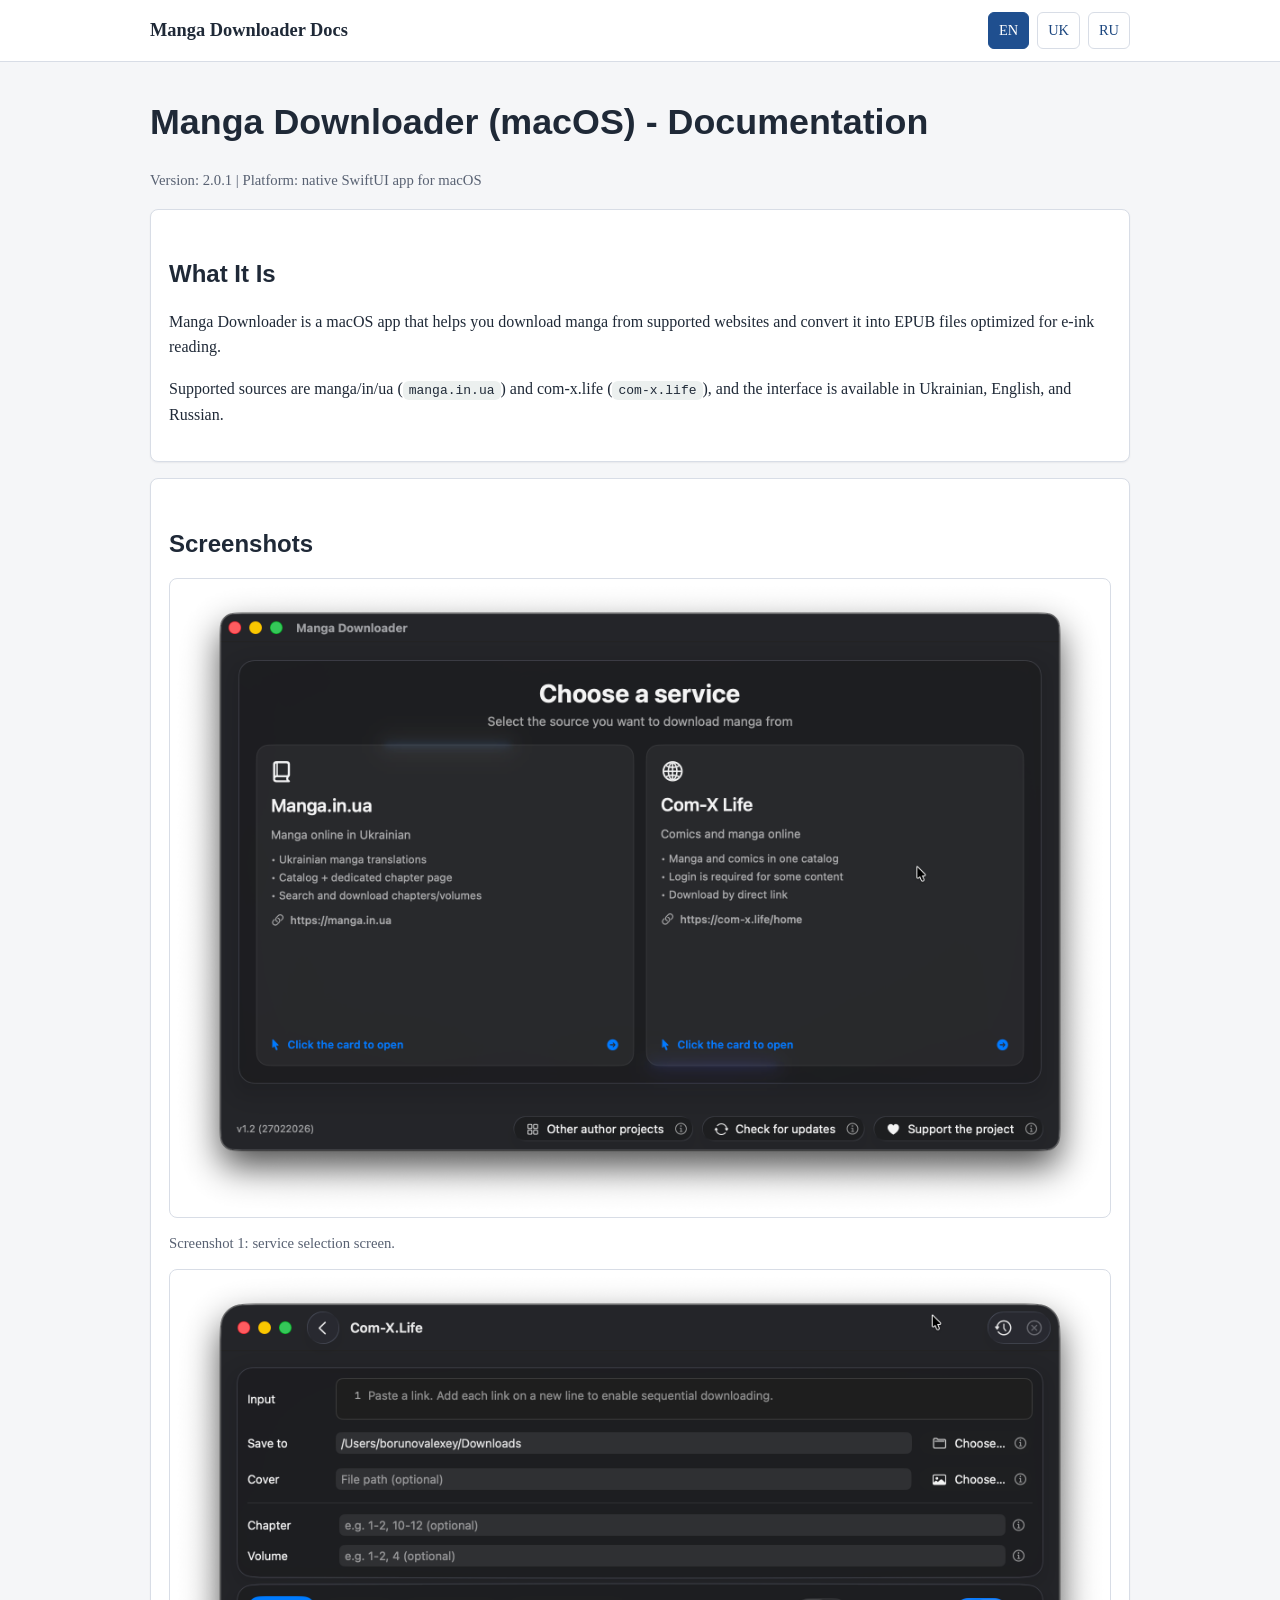
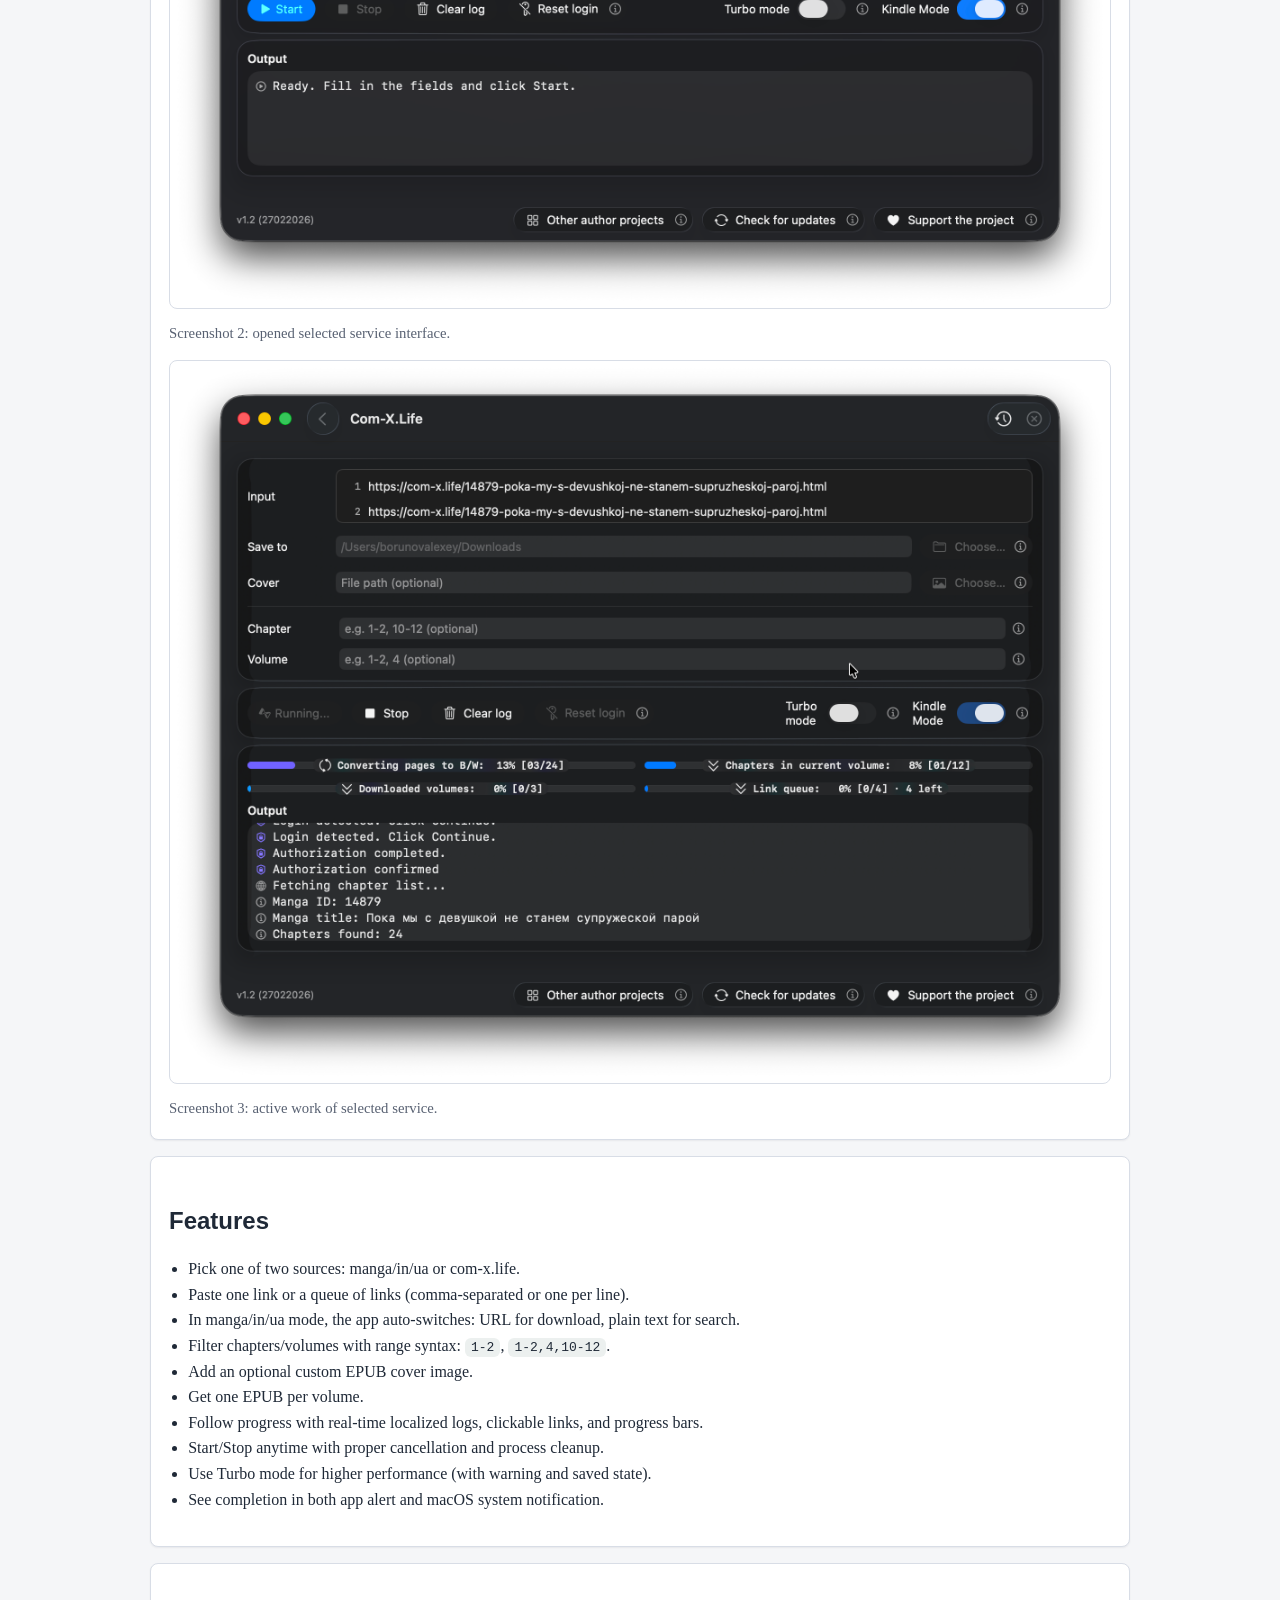
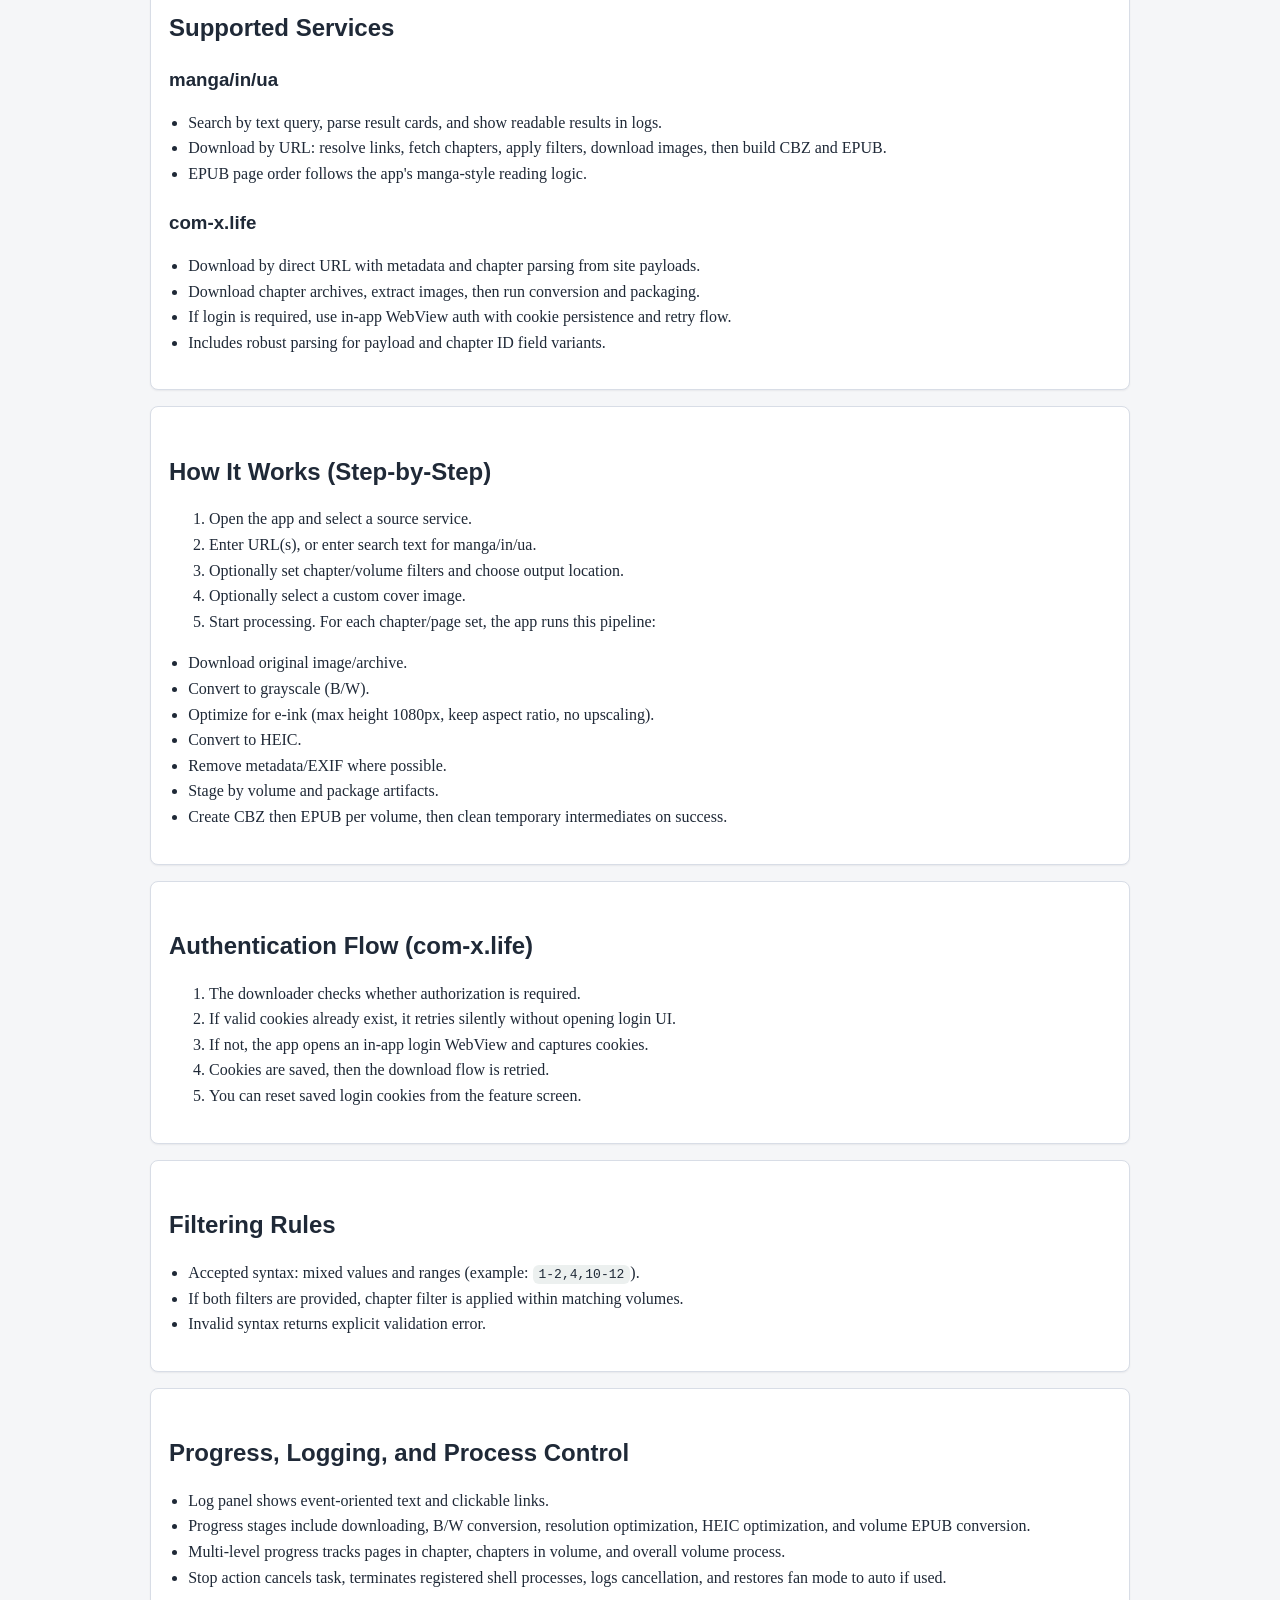
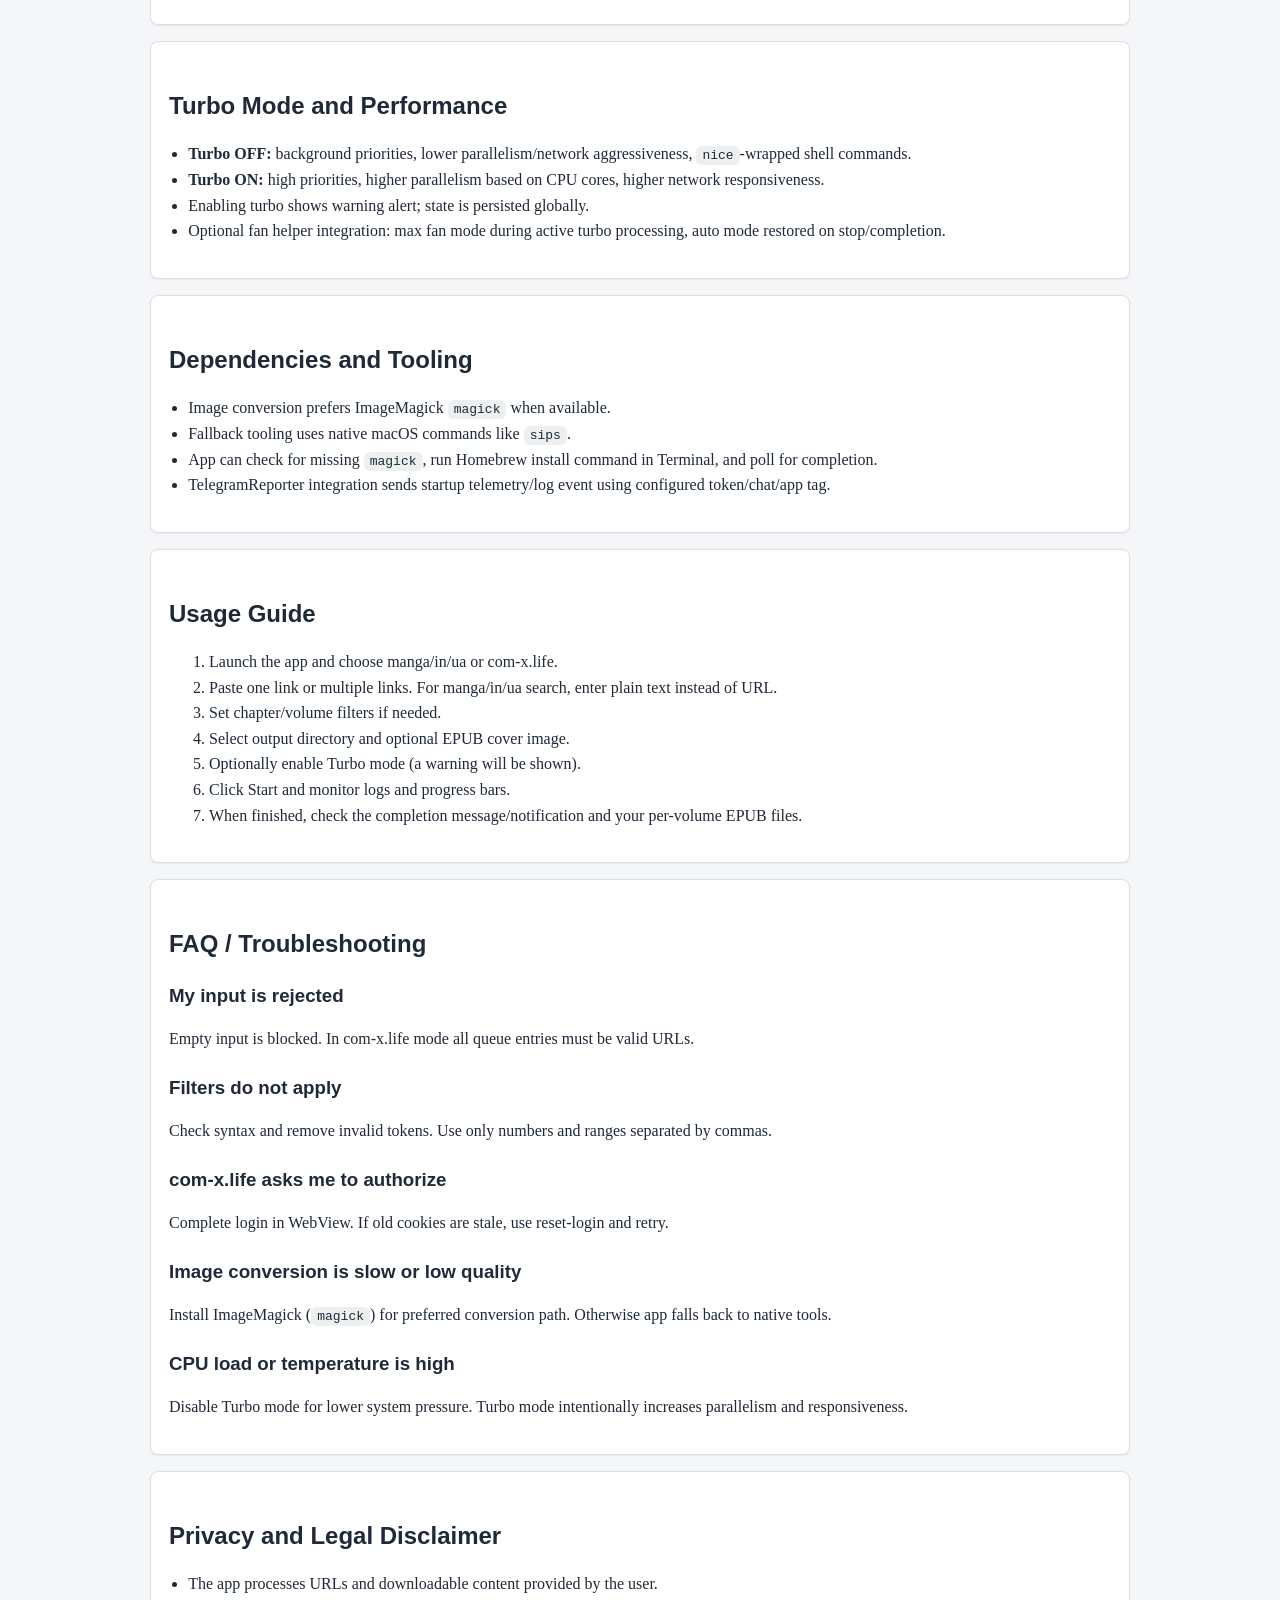
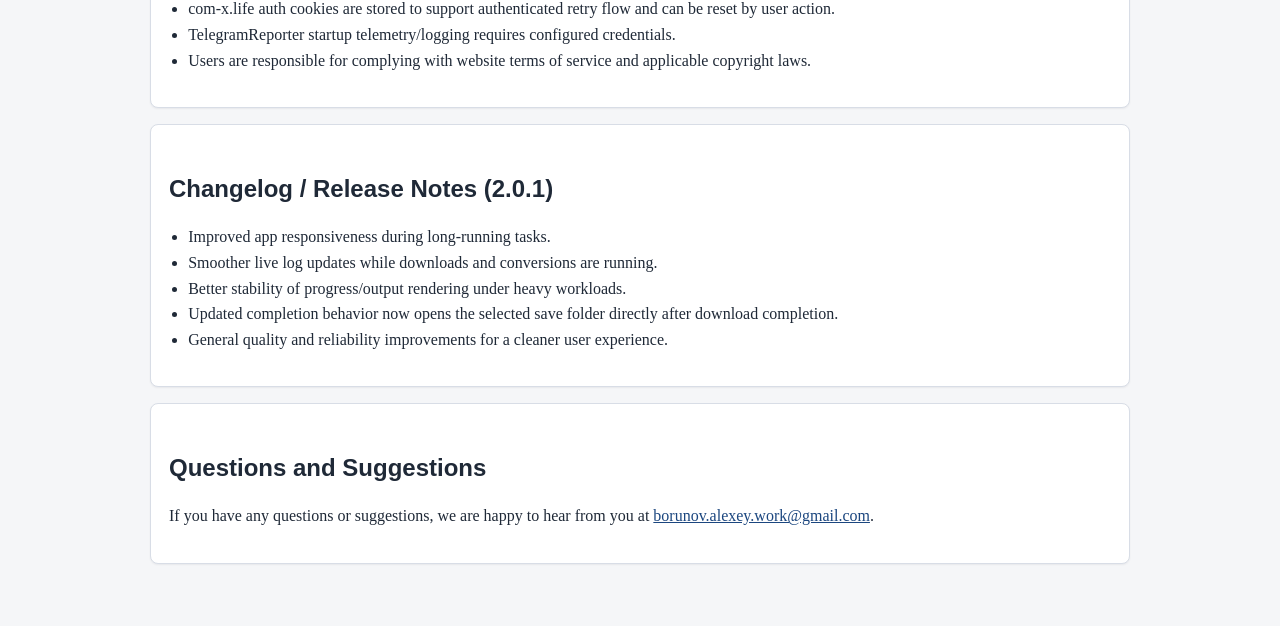
==== docs/en/index.html @ 036e3939 "release: prepare 2.0.1 assets, docs, and multilingual notes" ====
<!doctype html>
<html lang="en">
<head>
  <meta charset="utf-8" />
  <meta name="viewport" content="width=device-width,initial-scale=1" />
  <title>Manga Downloader for macOS - Documentation (English)</title>
  <meta name="description" content="Manga Downloader for macOS: download manga from manga.in.ua and com-x.life, convert to EPUB for e-ink, and track progress with detailed logs." />
  <meta name="keywords" content="manga downloader macOS, EPUB manga converter, manga.in.ua downloader, com-x.life downloader, e-ink manga epub" />
  <meta name="robots" content="index,follow,max-image-preview:large" />
  <link rel="canonical" href="https://slabkin-alexey.github.io/manga-downloader-macos/en/" />
  <link rel="alternate" hreflang="en" href="https://slabkin-alexey.github.io/manga-downloader-macos/en/" />
  <link rel="alternate" hreflang="uk" href="https://slabkin-alexey.github.io/manga-downloader-macos/uk/" />
  <link rel="alternate" hreflang="ru" href="https://slabkin-alexey.github.io/manga-downloader-macos/ru/" />
  <link rel="alternate" hreflang="x-default" href="https://slabkin-alexey.github.io/manga-downloader-macos/en/" />
  <meta property="og:type" content="website" />
  <meta property="og:title" content="Manga Downloader for macOS - Documentation (English)" />
  <meta property="og:description" content="Download manga from manga.in.ua and com-x.life, convert it to EPUB, and read comfortably on e-ink devices." />
  <meta property="og:url" content="https://slabkin-alexey.github.io/manga-downloader-macos/en/" />
  <meta property="og:site_name" content="Manga Downloader Docs" />
  <meta property="og:image" content="https://slabkin-alexey.github.io/manga-downloader-macos/assets/images/screenshot-1-v13.png" />
  <meta name="twitter:card" content="summary_large_image" />
  <meta name="twitter:title" content="Manga Downloader for macOS - Documentation" />
  <meta name="twitter:description" content="Download manga, convert to EPUB, and track progress in a native macOS app." />
  <meta name="twitter:image" content="https://slabkin-alexey.github.io/manga-downloader-macos/assets/images/screenshot-1-v13.png" />
  <link rel="stylesheet" href="../assets/style.css" />
</head>
<body>
<header>
  <nav class="nav">
    <div class="brand">Manga Downloader Docs</div>
    <div class="lang-switcher" aria-label="Language switcher">
      <a href="../en/" data-lang="en">EN</a>
      <a href="../uk/" data-lang="uk">UK</a>
      <a href="../ru/" data-lang="ru">RU</a>
    </div>
  </nav>
</header>
<main class="container">
  <h1>Manga Downloader (macOS) - Documentation</h1>
  <p class="small">Version: 2.0.1 | Platform: native SwiftUI app for macOS</p>

  <section class="card">
    <h2>What It Is</h2>
    <p>Manga Downloader is a macOS app that helps you download manga from supported websites and convert it into EPUB files optimized for e-ink reading.</p>
    <p>Supported sources are manga/in/ua (<code>manga.in.ua</code>) and com-x.life (<code>com-x.life</code>), and the interface is available in Ukrainian, English, and Russian.</p>
  </section>

  <section class="card">
    <h2>Screenshots</h2>
    <div class="shots">
      <figure>
        <img src="../assets/images/screenshot-1-v13.png" alt="Screenshot 1: service selection screen" />
        <figcaption class="small">Screenshot 1: service selection screen.</figcaption>
      </figure>
      <figure>
        <img src="../assets/images/screenshot-2-v13.png" alt="Screenshot 2: opened selected service interface" />
        <figcaption class="small">Screenshot 2: opened selected service interface.</figcaption>
      </figure>
      <figure>
        <img src="../assets/images/screenshot-3-v13.png" alt="Screenshot 3: active work of selected service" />
        <figcaption class="small">Screenshot 3: active work of selected service.</figcaption>
      </figure>
    </div>
  </section>

  <section class="card">
    <h2>Features</h2>
    <ul>
      <li>Pick one of two sources: manga/in/ua or com-x.life.</li>
      <li>Paste one link or a queue of links (comma-separated or one per line).</li>
      <li>In manga/in/ua mode, the app auto-switches: URL for download, plain text for search.</li>
      <li>Filter chapters/volumes with range syntax: <code>1-2</code>, <code>1-2,4,10-12</code>.</li>
      <li>Add an optional custom EPUB cover image.</li>
      <li>Get one EPUB per volume.</li>
      <li>Follow progress with real-time localized logs, clickable links, and progress bars.</li>
      <li>Start/Stop anytime with proper cancellation and process cleanup.</li>
      <li>Use Turbo mode for higher performance (with warning and saved state).</li>
      <li>See completion in both app alert and macOS system notification.</li>
    </ul>
  </section>

  <section class="card">
    <h2>Supported Services</h2>
    <h3>manga/in/ua</h3>
    <ul>
      <li>Search by text query, parse result cards, and show readable results in logs.</li>
      <li>Download by URL: resolve links, fetch chapters, apply filters, download images, then build CBZ and EPUB.</li>
      <li>EPUB page order follows the app's manga-style reading logic.</li>
    </ul>
    <h3>com-x.life</h3>
    <ul>
      <li>Download by direct URL with metadata and chapter parsing from site payloads.</li>
      <li>Download chapter archives, extract images, then run conversion and packaging.</li>
      <li>If login is required, use in-app WebView auth with cookie persistence and retry flow.</li>
      <li>Includes robust parsing for payload and chapter ID field variants.</li>
    </ul>
  </section>

  <section class="card">
    <h2>How It Works (Step-by-Step)</h2>
    <ol>
      <li>Open the app and select a source service.</li>
      <li>Enter URL(s), or enter search text for manga/in/ua.</li>
      <li>Optionally set chapter/volume filters and choose output location.</li>
      <li>Optionally select a custom cover image.</li>
      <li>Start processing. For each chapter/page set, the app runs this pipeline:</li>
    </ol>
    <ul>
      <li>Download original image/archive.</li>
      <li>Convert to grayscale (B/W).</li>
      <li>Optimize for e-ink (max height 1080px, keep aspect ratio, no upscaling).</li>
      <li>Convert to HEIC.</li>
      <li>Remove metadata/EXIF where possible.</li>
      <li>Stage by volume and package artifacts.</li>
      <li>Create CBZ then EPUB per volume, then clean temporary intermediates on success.</li>
    </ul>
  </section>

  <section class="card">
    <h2>Authentication Flow (com-x.life)</h2>
    <ol>
      <li>The downloader checks whether authorization is required.</li>
      <li>If valid cookies already exist, it retries silently without opening login UI.</li>
      <li>If not, the app opens an in-app login WebView and captures cookies.</li>
      <li>Cookies are saved, then the download flow is retried.</li>
      <li>You can reset saved login cookies from the feature screen.</li>
    </ol>
  </section>

  <section class="card">
    <h2>Filtering Rules</h2>
    <ul>
      <li>Accepted syntax: mixed values and ranges (example: <code>1-2,4,10-12</code>).</li>
      <li>If both filters are provided, chapter filter is applied within matching volumes.</li>
      <li>Invalid syntax returns explicit validation error.</li>
    </ul>
  </section>

  <section class="card">
    <h2>Progress, Logging, and Process Control</h2>
    <ul>
      <li>Log panel shows event-oriented text and clickable links.</li>
      <li>Progress stages include downloading, B/W conversion, resolution optimization, HEIC optimization, and volume EPUB conversion.</li>
      <li>Multi-level progress tracks pages in chapter, chapters in volume, and overall volume process.</li>
      <li>Stop action cancels task, terminates registered shell processes, logs cancellation, and restores fan mode to auto if used.</li>
    </ul>
  </section>

  <section class="card">
    <h2>Turbo Mode and Performance</h2>
    <ul>
      <li><strong>Turbo OFF:</strong> background priorities, lower parallelism/network aggressiveness, <code>nice</code>-wrapped shell commands.</li>
      <li><strong>Turbo ON:</strong> high priorities, higher parallelism based on CPU cores, higher network responsiveness.</li>
      <li>Enabling turbo shows warning alert; state is persisted globally.</li>
      <li>Optional fan helper integration: max fan mode during active turbo processing, auto mode restored on stop/completion.</li>
    </ul>
  </section>

  <section class="card">
    <h2>Dependencies and Tooling</h2>
    <ul>
      <li>Image conversion prefers ImageMagick <code>magick</code> when available.</li>
      <li>Fallback tooling uses native macOS commands like <code>sips</code>.</li>
      <li>App can check for missing <code>magick</code>, run Homebrew install command in Terminal, and poll for completion.</li>
      <li>TelegramReporter integration sends startup telemetry/log event using configured token/chat/app tag.</li>
    </ul>
  </section>

  <section class="card">
    <h2>Usage Guide</h2>
    <ol>
      <li>Launch the app and choose manga/in/ua or com-x.life.</li>
      <li>Paste one link or multiple links. For manga/in/ua search, enter plain text instead of URL.</li>
      <li>Set chapter/volume filters if needed.</li>
      <li>Select output directory and optional EPUB cover image.</li>
      <li>Optionally enable Turbo mode (a warning will be shown).</li>
      <li>Click Start and monitor logs and progress bars.</li>
      <li>When finished, check the completion message/notification and your per-volume EPUB files.</li>
    </ol>
  </section>

  <section class="card">
    <h2>FAQ / Troubleshooting</h2>
    <h3>My input is rejected</h3>
    <p>Empty input is blocked. In com-x.life mode all queue entries must be valid URLs.</p>
    <h3>Filters do not apply</h3>
    <p>Check syntax and remove invalid tokens. Use only numbers and ranges separated by commas.</p>
    <h3>com-x.life asks me to authorize</h3>
    <p>Complete login in WebView. If old cookies are stale, use reset-login and retry.</p>
    <h3>Image conversion is slow or low quality</h3>
    <p>Install ImageMagick (<code>magick</code>) for preferred conversion path. Otherwise app falls back to native tools.</p>
    <h3>CPU load or temperature is high</h3>
    <p>Disable Turbo mode for lower system pressure. Turbo mode intentionally increases parallelism and responsiveness.</p>
  </section>

  <section class="card">
    <h2>Privacy and Legal Disclaimer</h2>
    <ul>
      <li>The app processes URLs and downloadable content provided by the user.</li>
      <li>com-x.life auth cookies are stored to support authenticated retry flow and can be reset by user action.</li>
      <li>TelegramReporter startup telemetry/logging requires configured credentials.</li>
      <li>Users are responsible for complying with website terms of service and applicable copyright laws.</li>
    </ul>
  </section>

  <section class="card">
    <h2>Changelog / Release Notes (2.0.1)</h2>
    <ul>
      <li>Improved app responsiveness during long-running tasks.</li>
      <li>Smoother live log updates while downloads and conversions are running.</li>
      <li>Better stability of progress/output rendering under heavy workloads.</li>
      <li>Updated completion behavior now opens the selected save folder directly after download completion.</li>
      <li>General quality and reliability improvements for a cleaner user experience.</li>
    </ul>
  </section>

  <section class="card">
    <h2>Questions and Suggestions</h2>
    <p>If you have any questions or suggestions, we are happy to hear from you at <a href="mailto:borunov.alexey.work@gmail.com">borunov.alexey.work@gmail.com</a>.</p>
  </section>

</main>
<script src="../assets/lang.js"></script>
</body>
</html>
---- docs/assets/style.css ----
:root {
  --bg: #f5f6f8;
  --surface: #ffffff;
  --text: #1f2937;
  --muted: #586172;
  --accent: #1f4f8f;
  --accent-2: #1b467f;
  --border: #d8dde6;
}

* {
  box-sizing: border-box;
}

body {
  margin: 0;
  font-family: "Georgia", "Times New Roman", serif;
  color: var(--text);
  background: var(--bg);
  line-height: 1.6;
}

.container {
  width: min(980px, 92vw);
  margin: 0 auto;
  padding: 24px 0 48px;
}

header {
  background: var(--surface);
  border-bottom: 1px solid var(--border);
}

.nav {
  width: min(980px, 92vw);
  margin: 0 auto;
  display: flex;
  gap: 16px;
  align-items: center;
  justify-content: space-between;
  padding: 12px 0;
}

.brand {
  font-weight: 700;
  font-size: 1.15rem;
}

.lang-switcher {
  display: flex;
  gap: 8px;
  flex-wrap: wrap;
}

.lang-switcher a {
  text-decoration: none;
  color: var(--accent-2);
  border: 1px solid var(--border);
  background: var(--surface);
  border-radius: 6px;
  padding: 6px 10px;
  font-size: 0.9rem;
}

.lang-switcher a.active {
  background: var(--accent);
  color: #fff;
  border-color: var(--accent);
}

h1, h2, h3 {
  line-height: 1.25;
  margin-top: 1.3em;
  font-family: "Avenir Next", "Segoe UI", sans-serif;
}

h1 {
  margin-top: 0.4em;
  font-size: clamp(1.7rem, 2.8vw, 2.3rem);
}

.card {
  background: var(--surface);
  border: 1px solid var(--border);
  border-radius: 8px;
  padding: 18px;
  margin: 16px 0;
  box-shadow: 0 1px 2px rgba(15, 23, 42, 0.06);
}

ul {
  padding-left: 1.2rem;
}

code {
  background: #ecf0ef;
  border-radius: 6px;
  padding: 2px 6px;
}

a {
  color: var(--accent-2);
}

img {
  max-width: 100%;
  height: auto;
  border: 1px solid var(--border);
  border-radius: 8px;
}

.shots {
  display: grid;
  grid-template-columns: 1fr;
  gap: 14px;
}

figure {
  margin: 0;
}

figcaption {
  margin-top: 6px;
}

.small {
  color: var(--muted);
  font-size: 0.92rem;
}

footer {
  margin-top: 26px;
  padding-top: 16px;
  border-top: 1px solid var(--border);
  color: var(--muted);
}

@media (max-width: 700px) {
  .nav {
    flex-direction: column;
    align-items: flex-start;
  }

  .container {
    padding-top: 16px;
  }
}
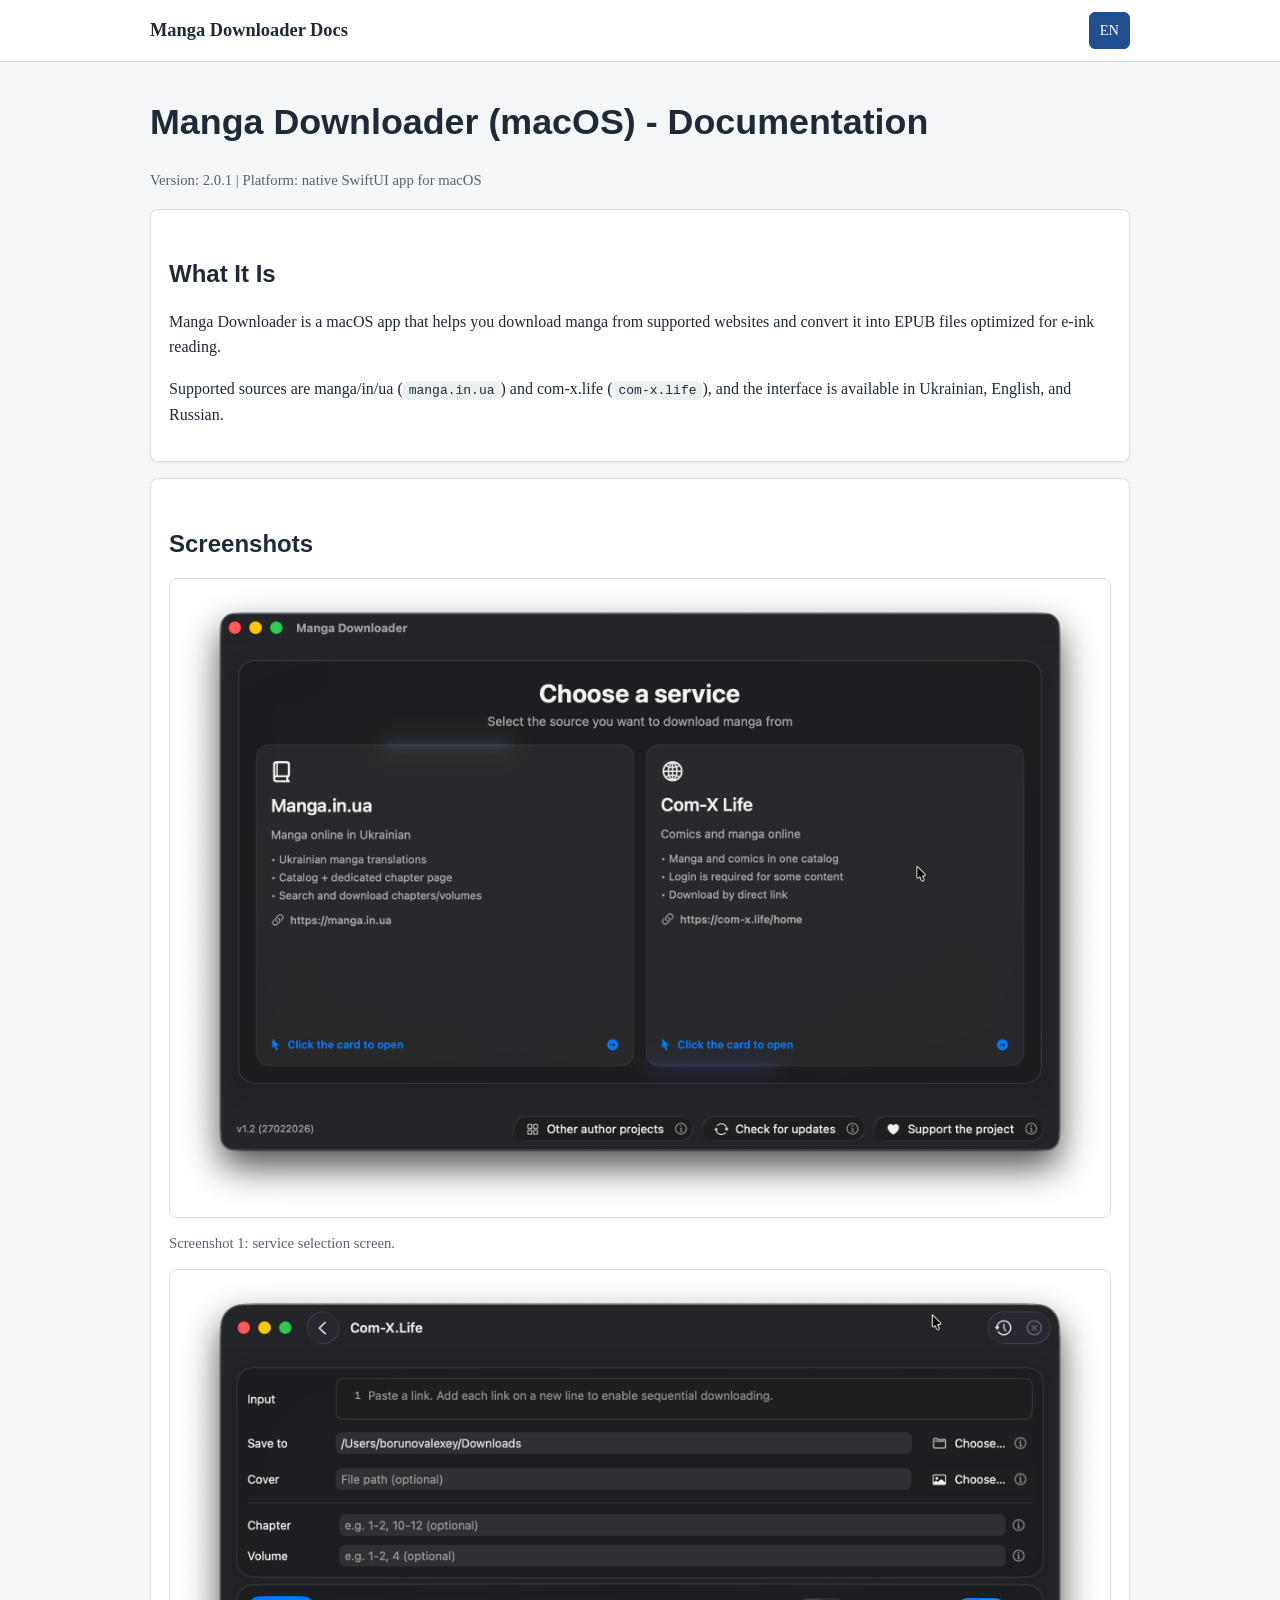
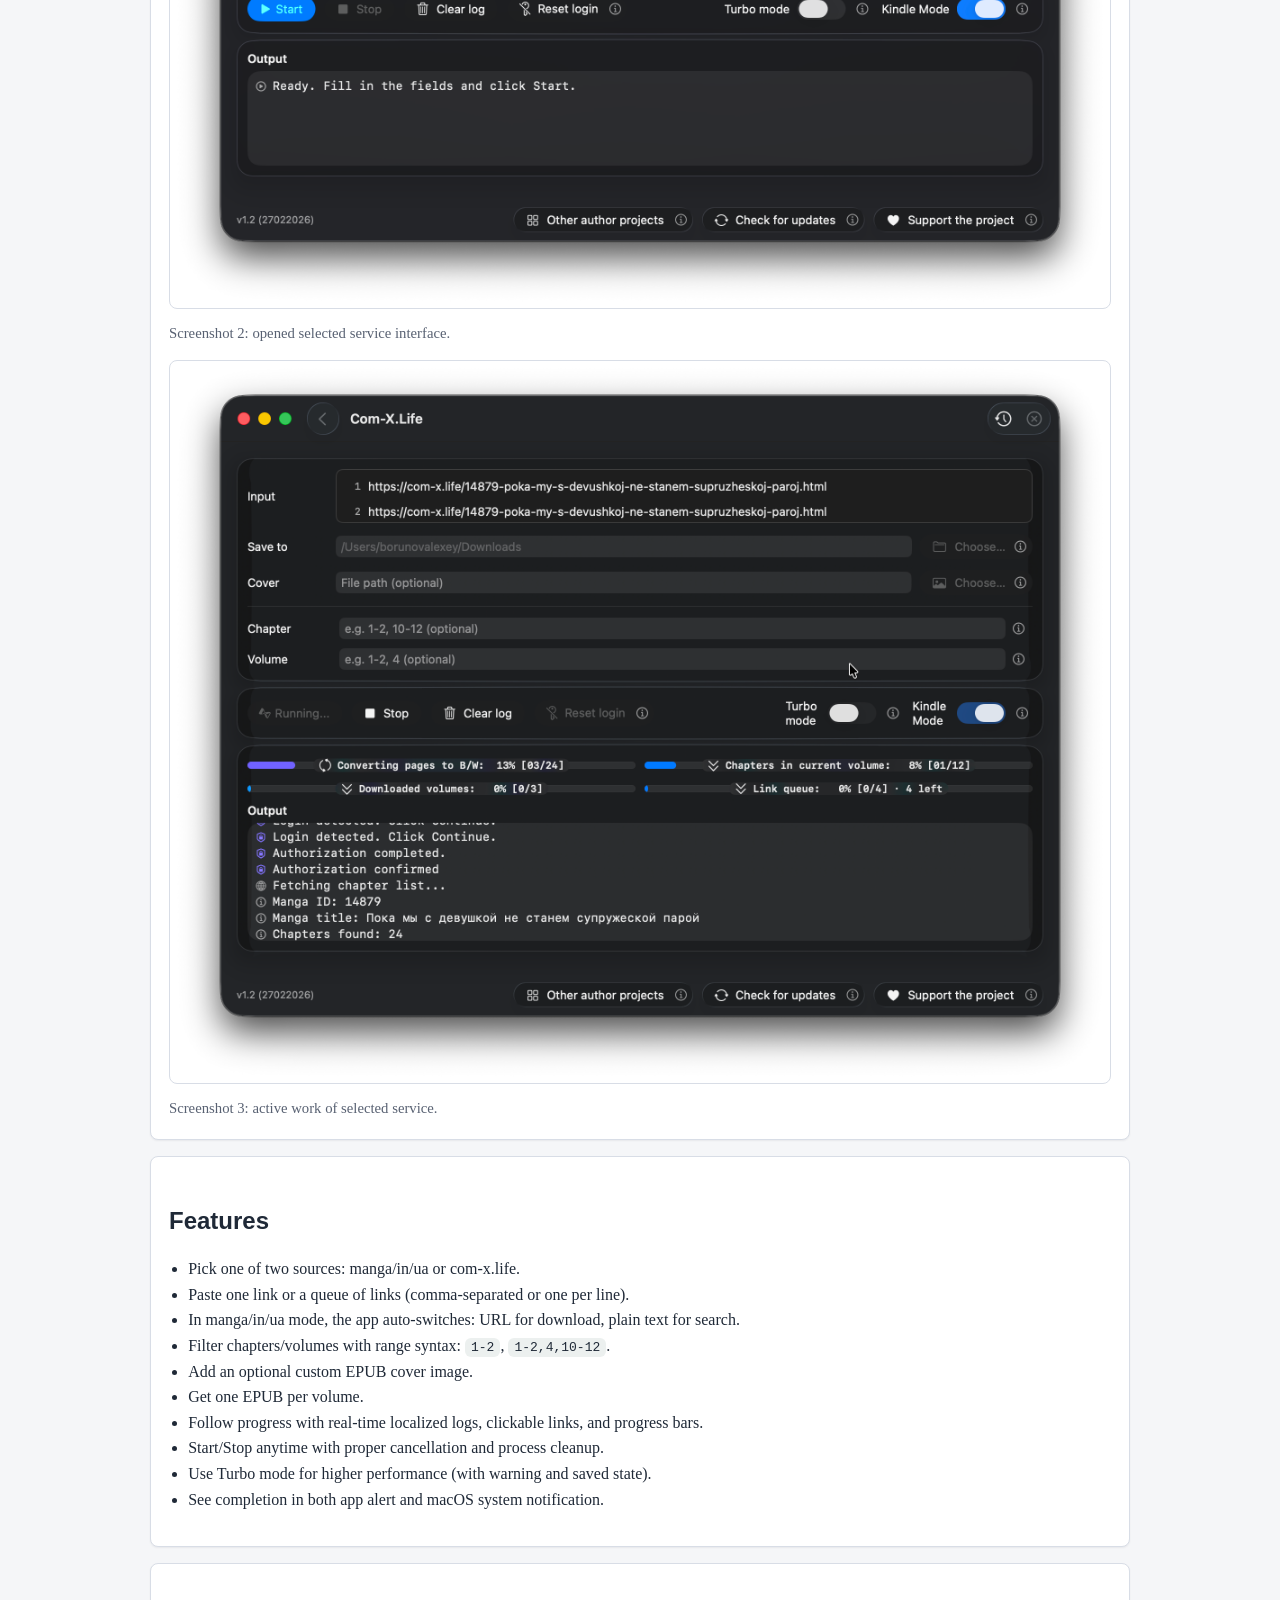
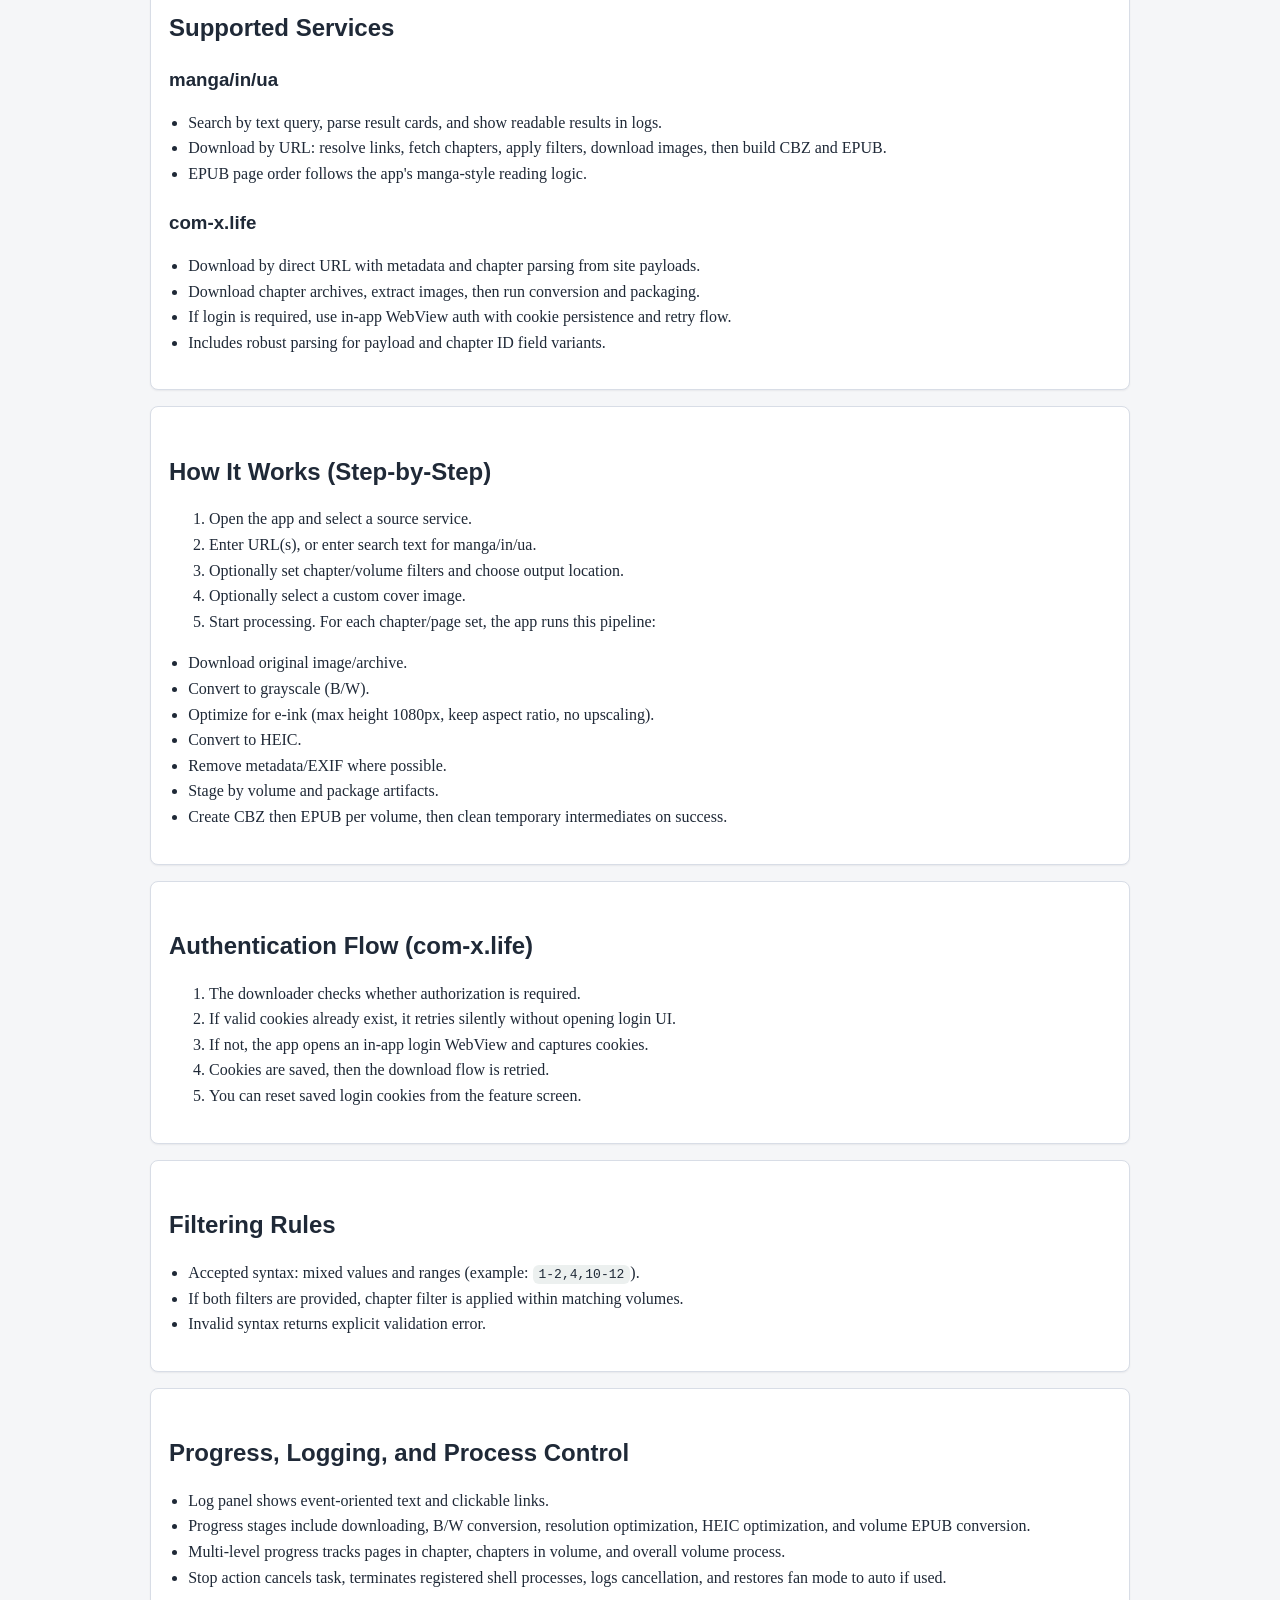
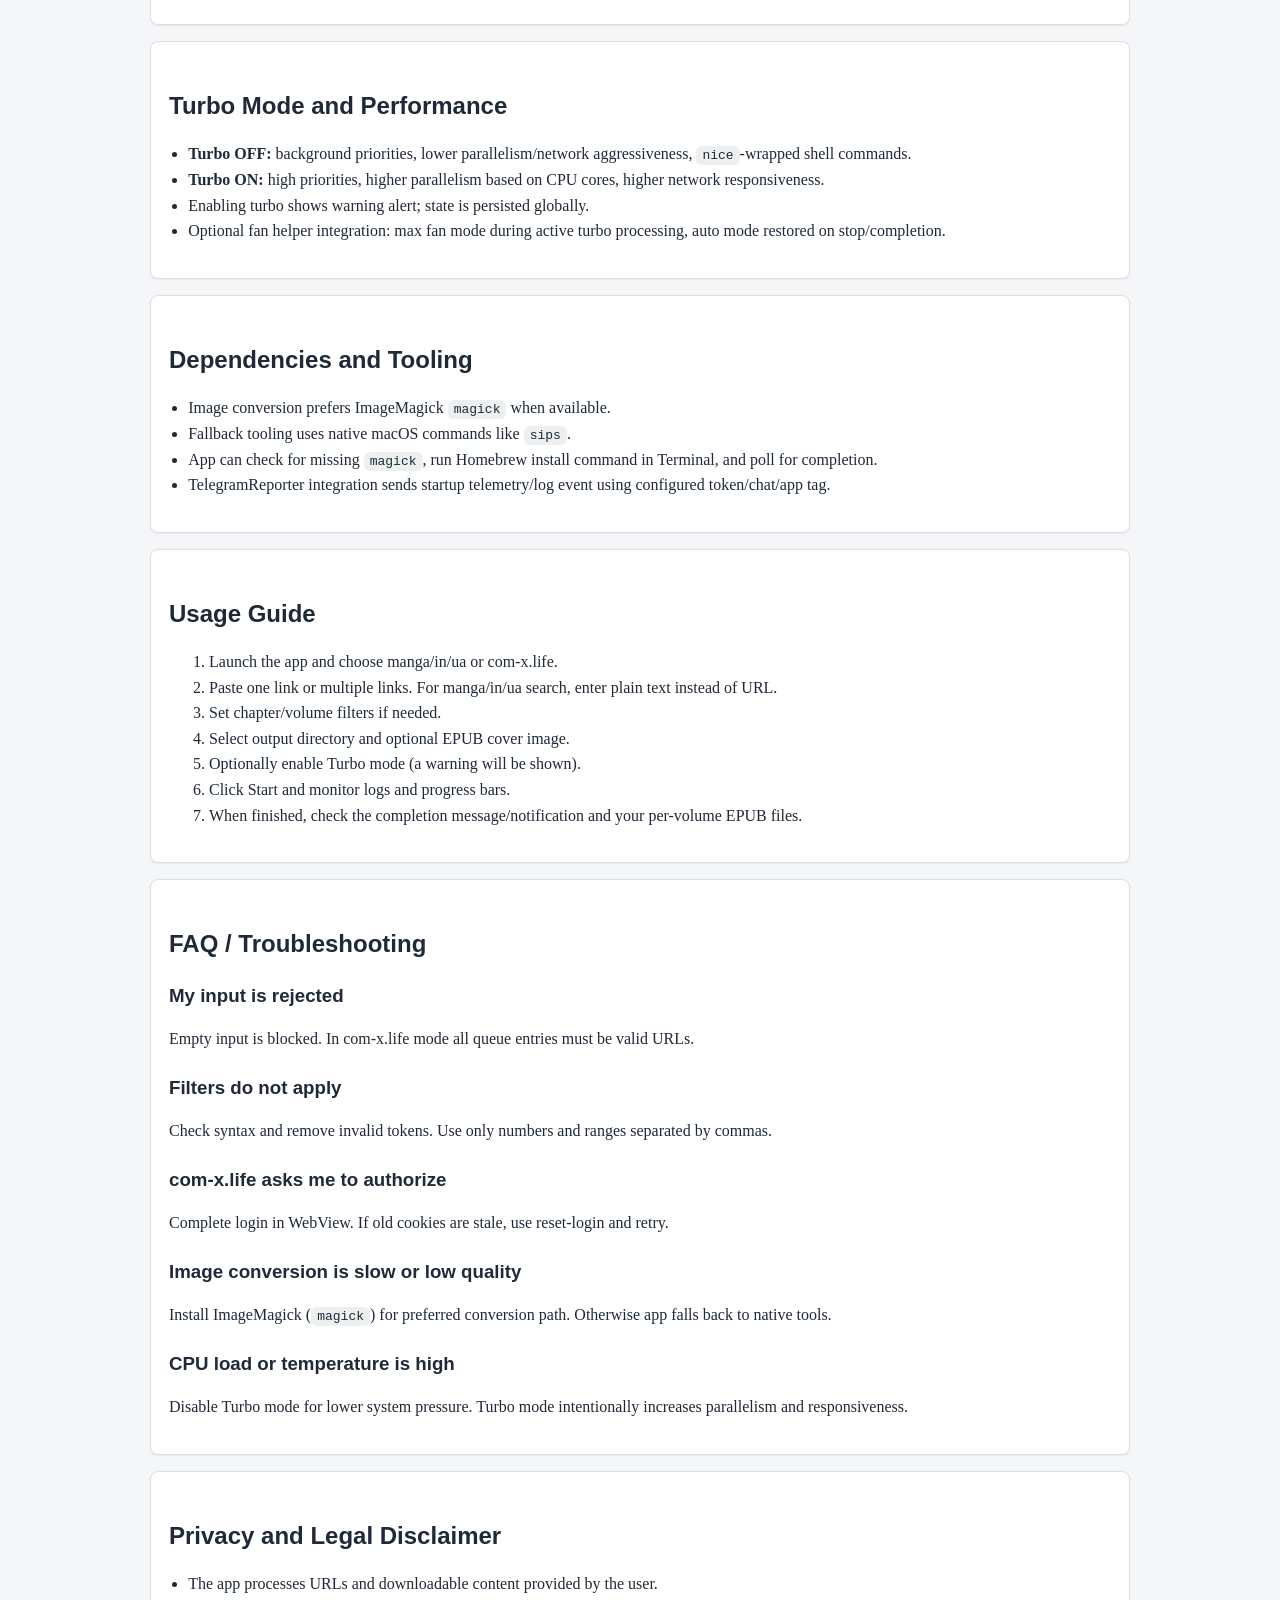
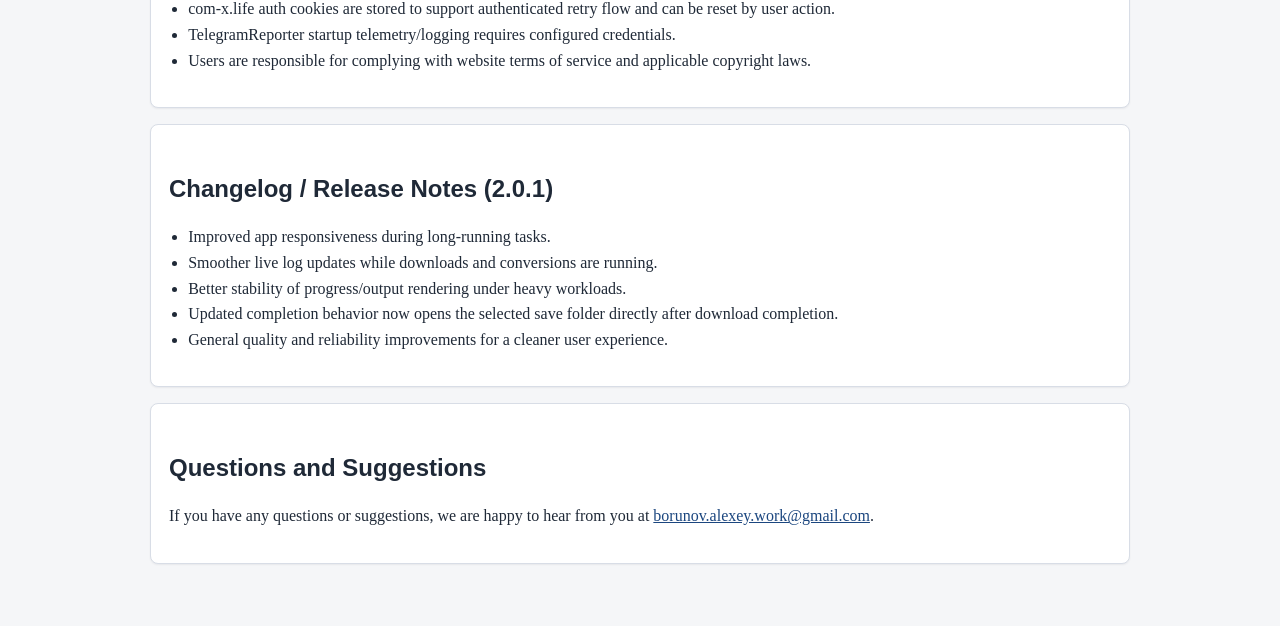
==== commit 72c0fddf: "docs: keep English-only docs and release notes" ====
--- a/docs/en/index.html
+++ b/docs/en/index.html
@@ -9,8 +9,6 @@
   <meta name="robots" content="index,follow,max-image-preview:large" />
   <link rel="canonical" href="https://slabkin-alexey.github.io/manga-downloader-macos/en/" />
   <link rel="alternate" hreflang="en" href="https://slabkin-alexey.github.io/manga-downloader-macos/en/" />
-  <link rel="alternate" hreflang="uk" href="https://slabkin-alexey.github.io/manga-downloader-macos/uk/" />
-  <link rel="alternate" hreflang="ru" href="https://slabkin-alexey.github.io/manga-downloader-macos/ru/" />
   <link rel="alternate" hreflang="x-default" href="https://slabkin-alexey.github.io/manga-downloader-macos/en/" />
   <meta property="og:type" content="website" />
   <meta property="og:title" content="Manga Downloader for macOS - Documentation (English)" />
@@ -30,8 +28,6 @@
     <div class="brand">Manga Downloader Docs</div>
     <div class="lang-switcher" aria-label="Language switcher">
       <a href="../en/" data-lang="en">EN</a>
-      <a href="../uk/" data-lang="uk">UK</a>
-      <a href="../ru/" data-lang="ru">RU</a>
     </div>
   </nav>
 </header>
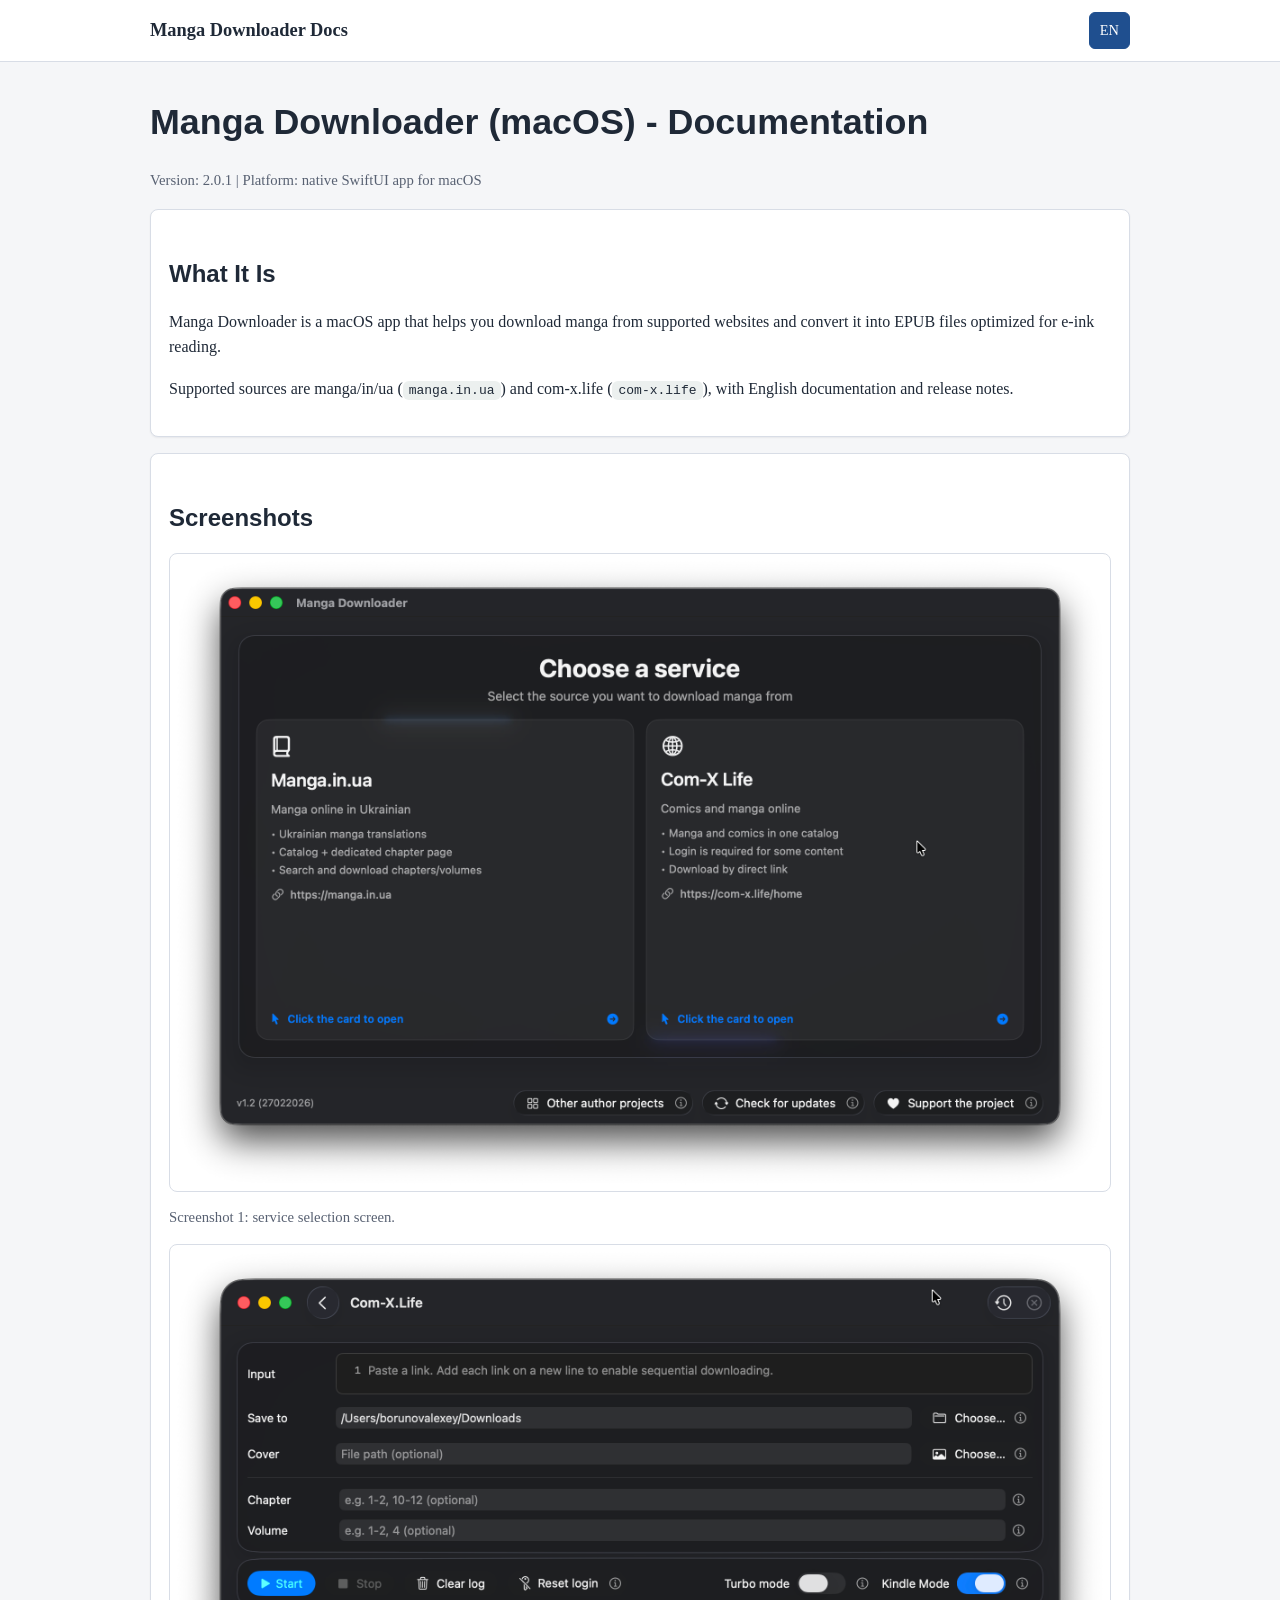
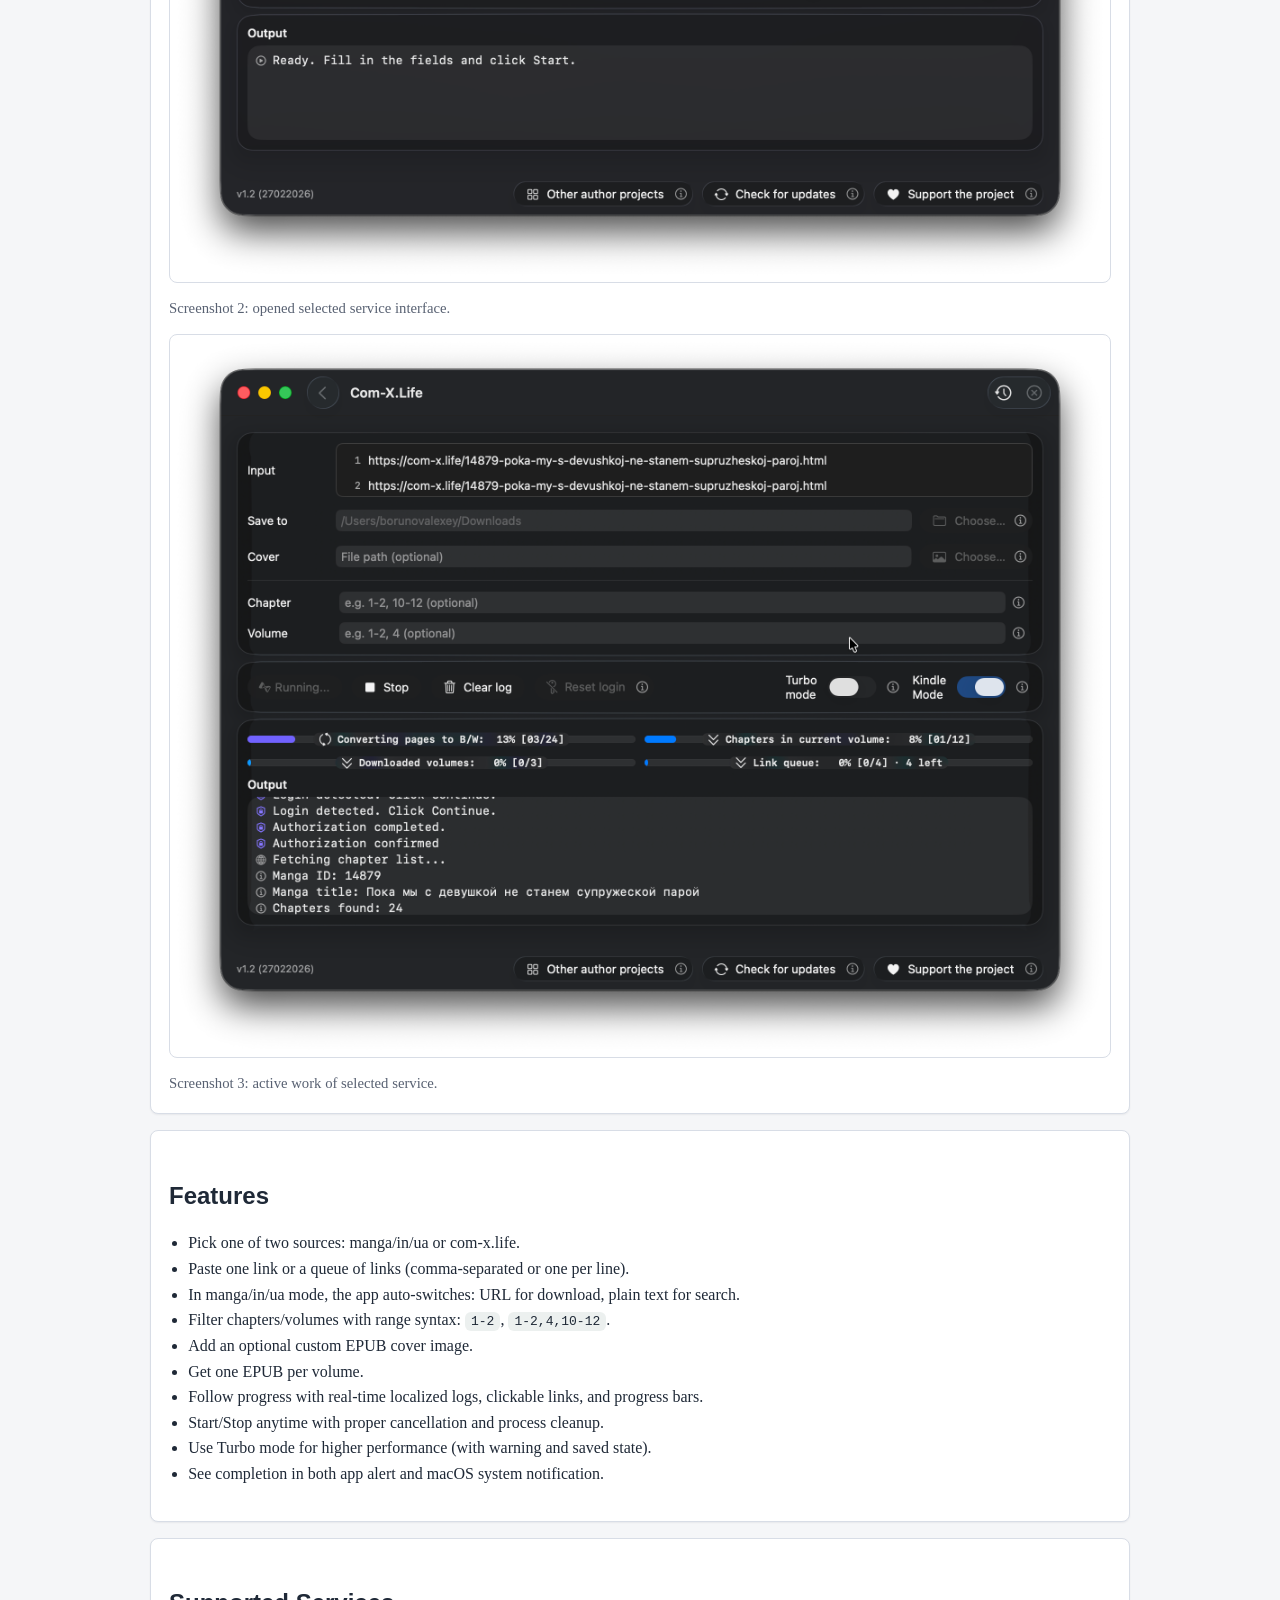
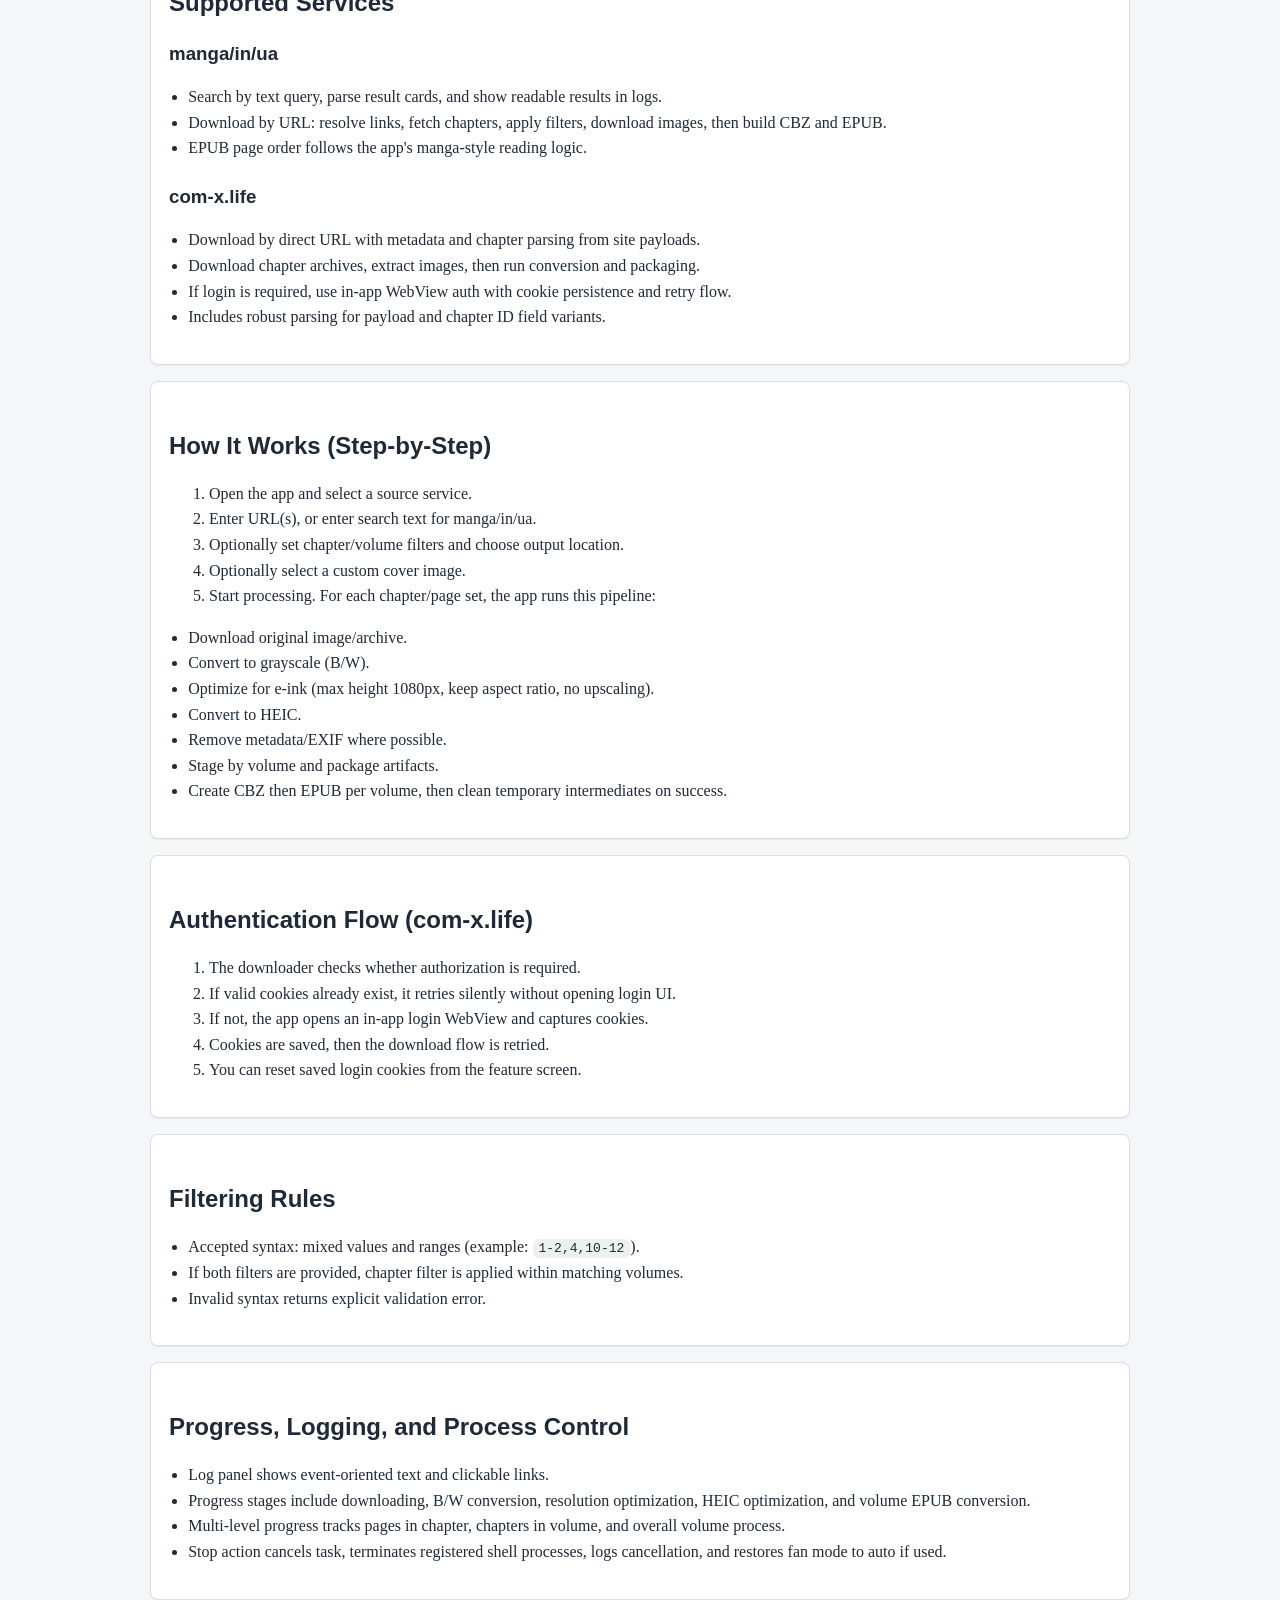
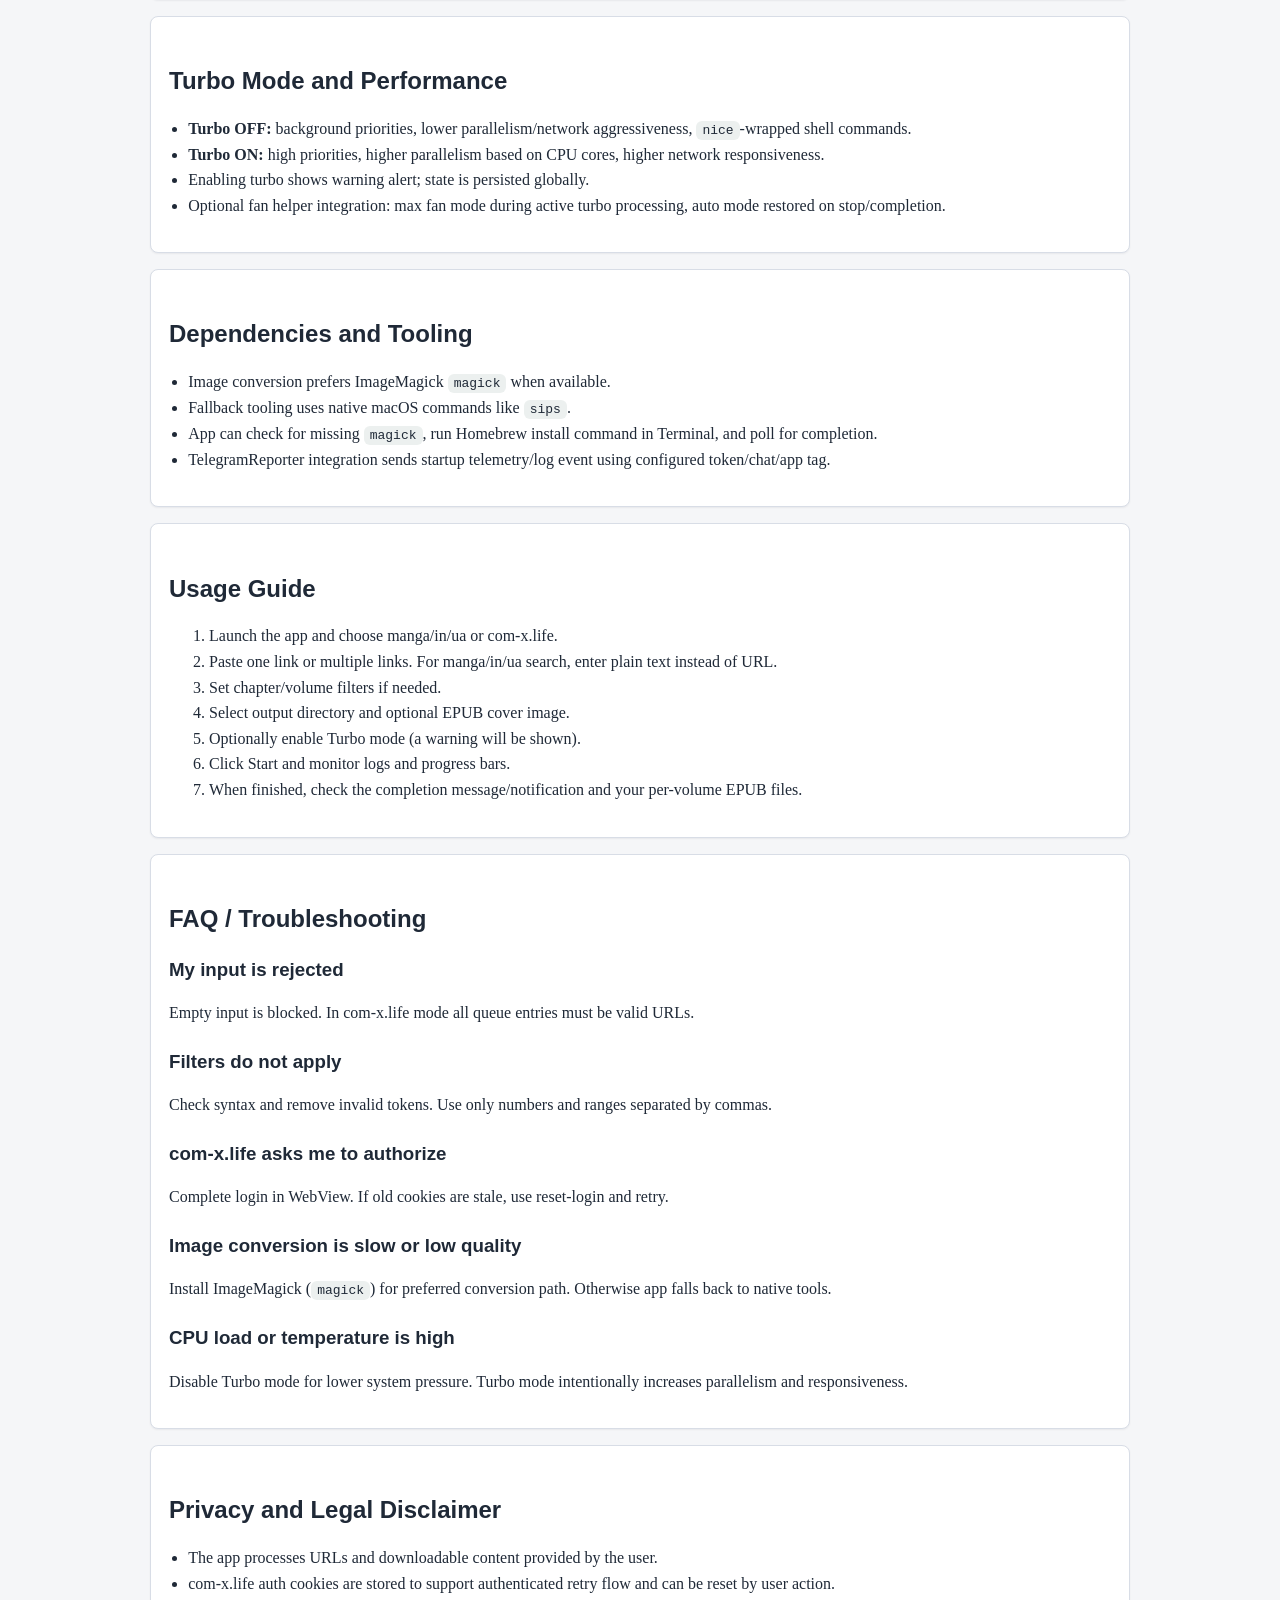
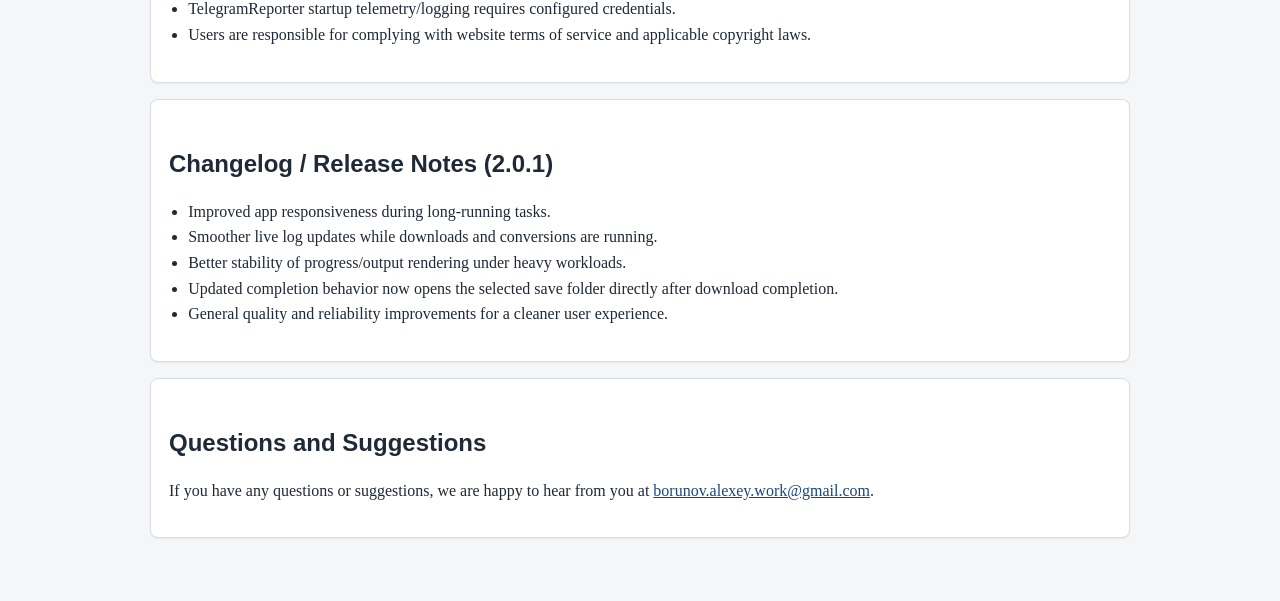
==== commit d8713cef: "docs: make release docs text English-only" ====
--- a/docs/en/index.html
+++ b/docs/en/index.html
@@ -38,7 +38,7 @@
   <section class="card">
     <h2>What It Is</h2>
     <p>Manga Downloader is a macOS app that helps you download manga from supported websites and convert it into EPUB files optimized for e-ink reading.</p>
-    <p>Supported sources are manga/in/ua (<code>manga.in.ua</code>) and com-x.life (<code>com-x.life</code>), and the interface is available in Ukrainian, English, and Russian.</p>
+    <p>Supported sources are manga/in/ua (<code>manga.in.ua</code>) and com-x.life (<code>com-x.life</code>), with English documentation and release notes.</p>
   </section>
 
   <section class="card">
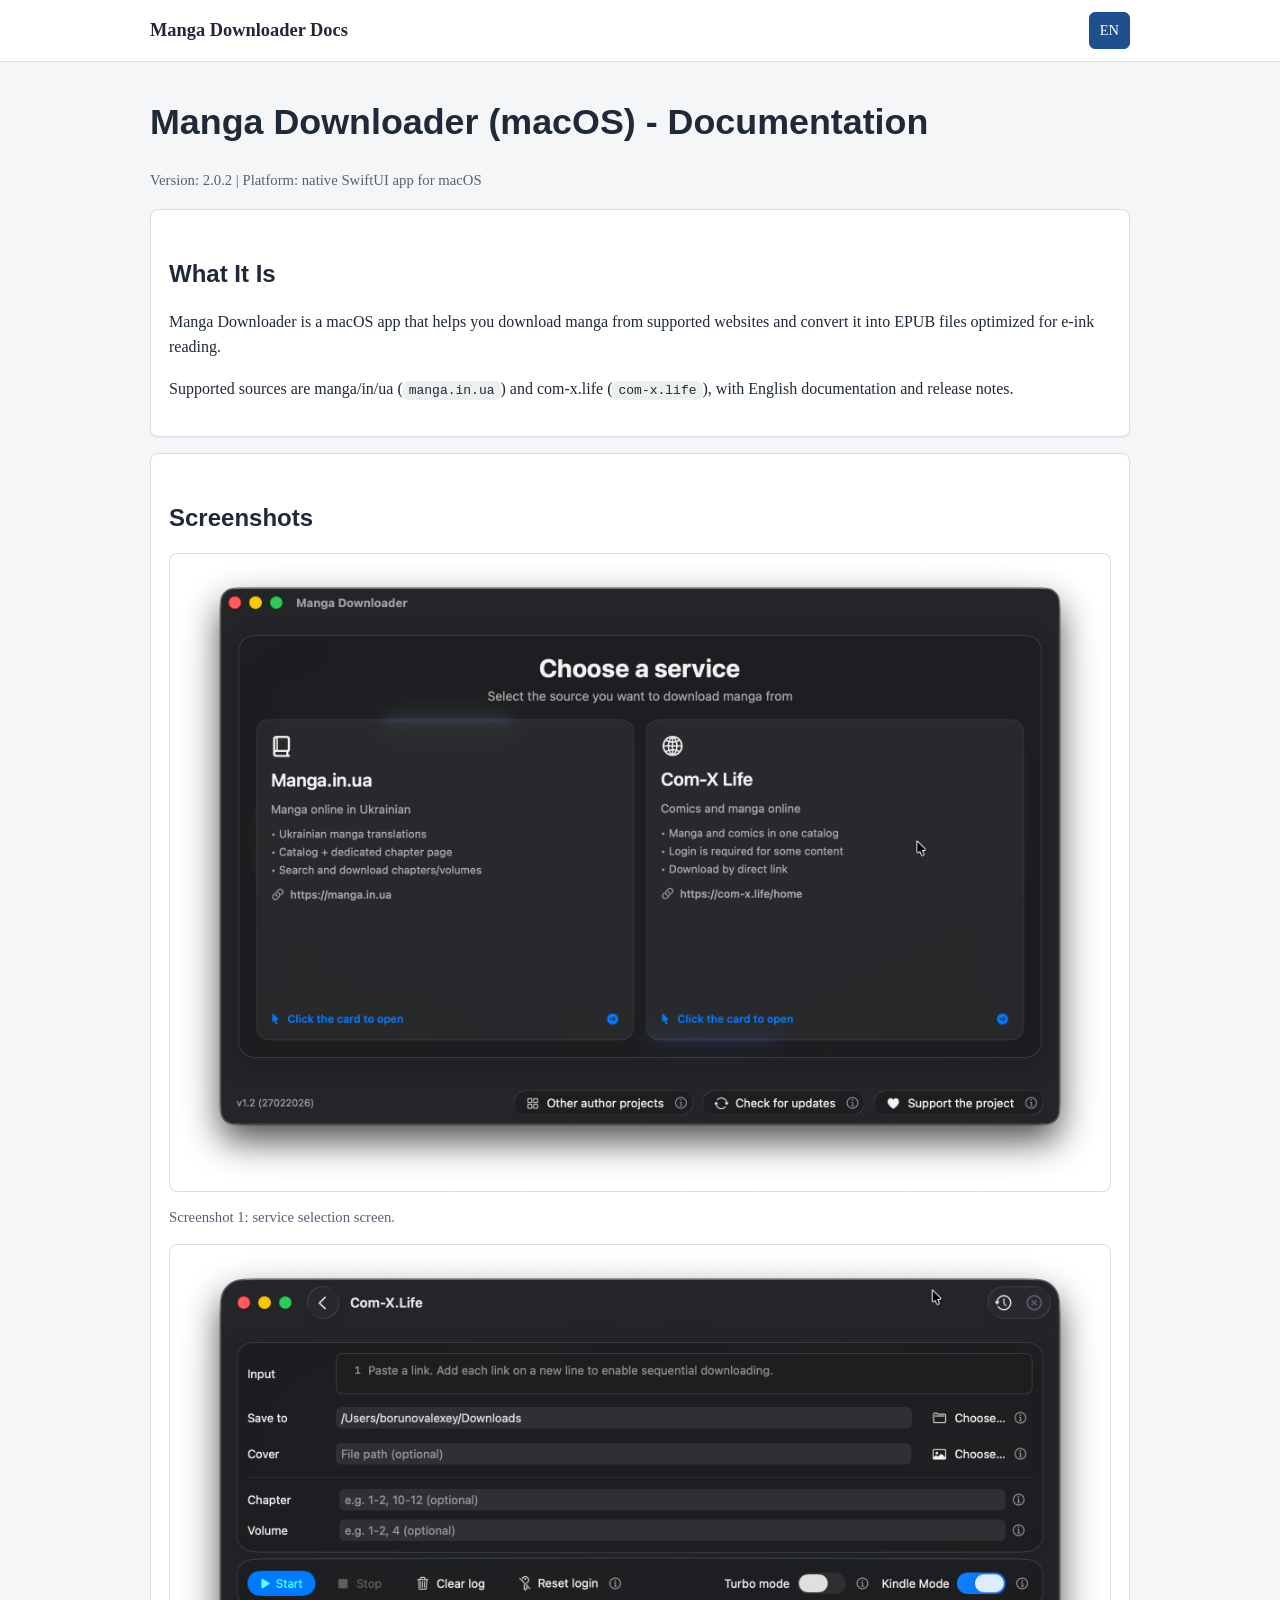
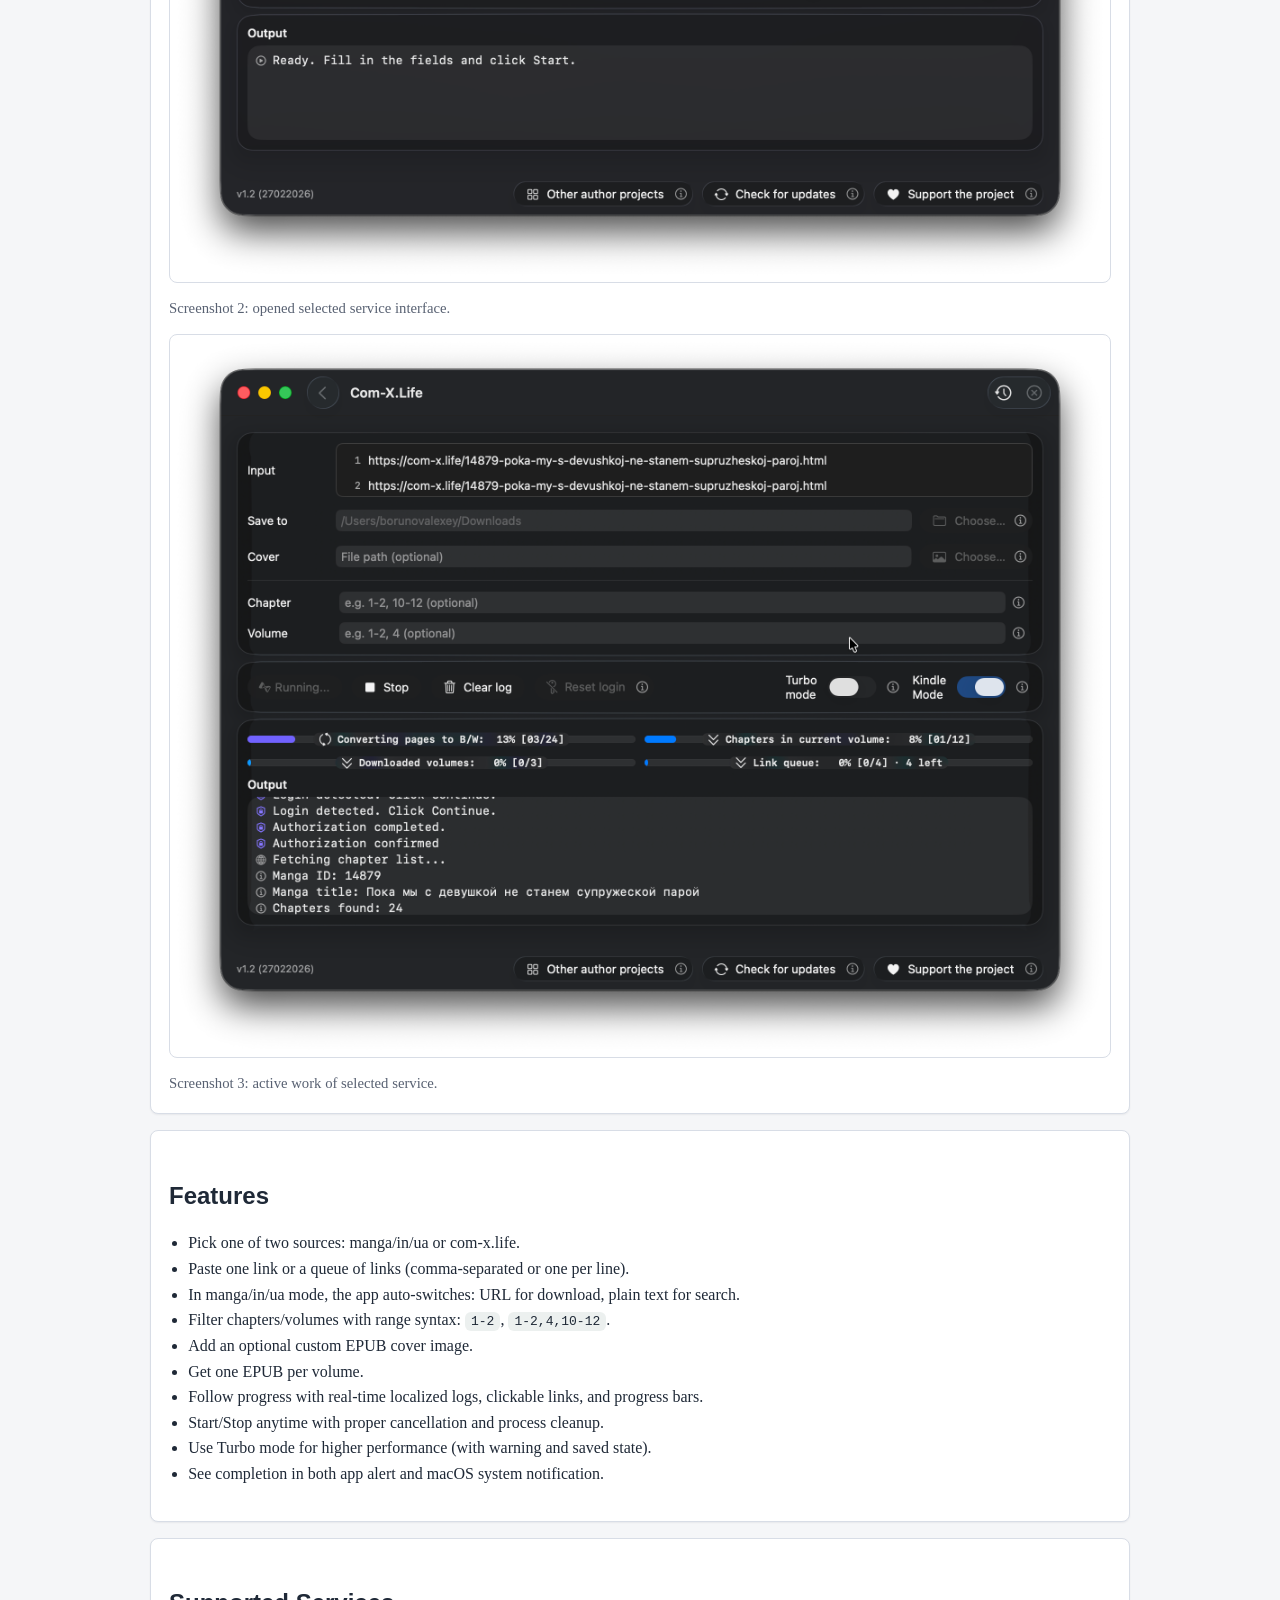
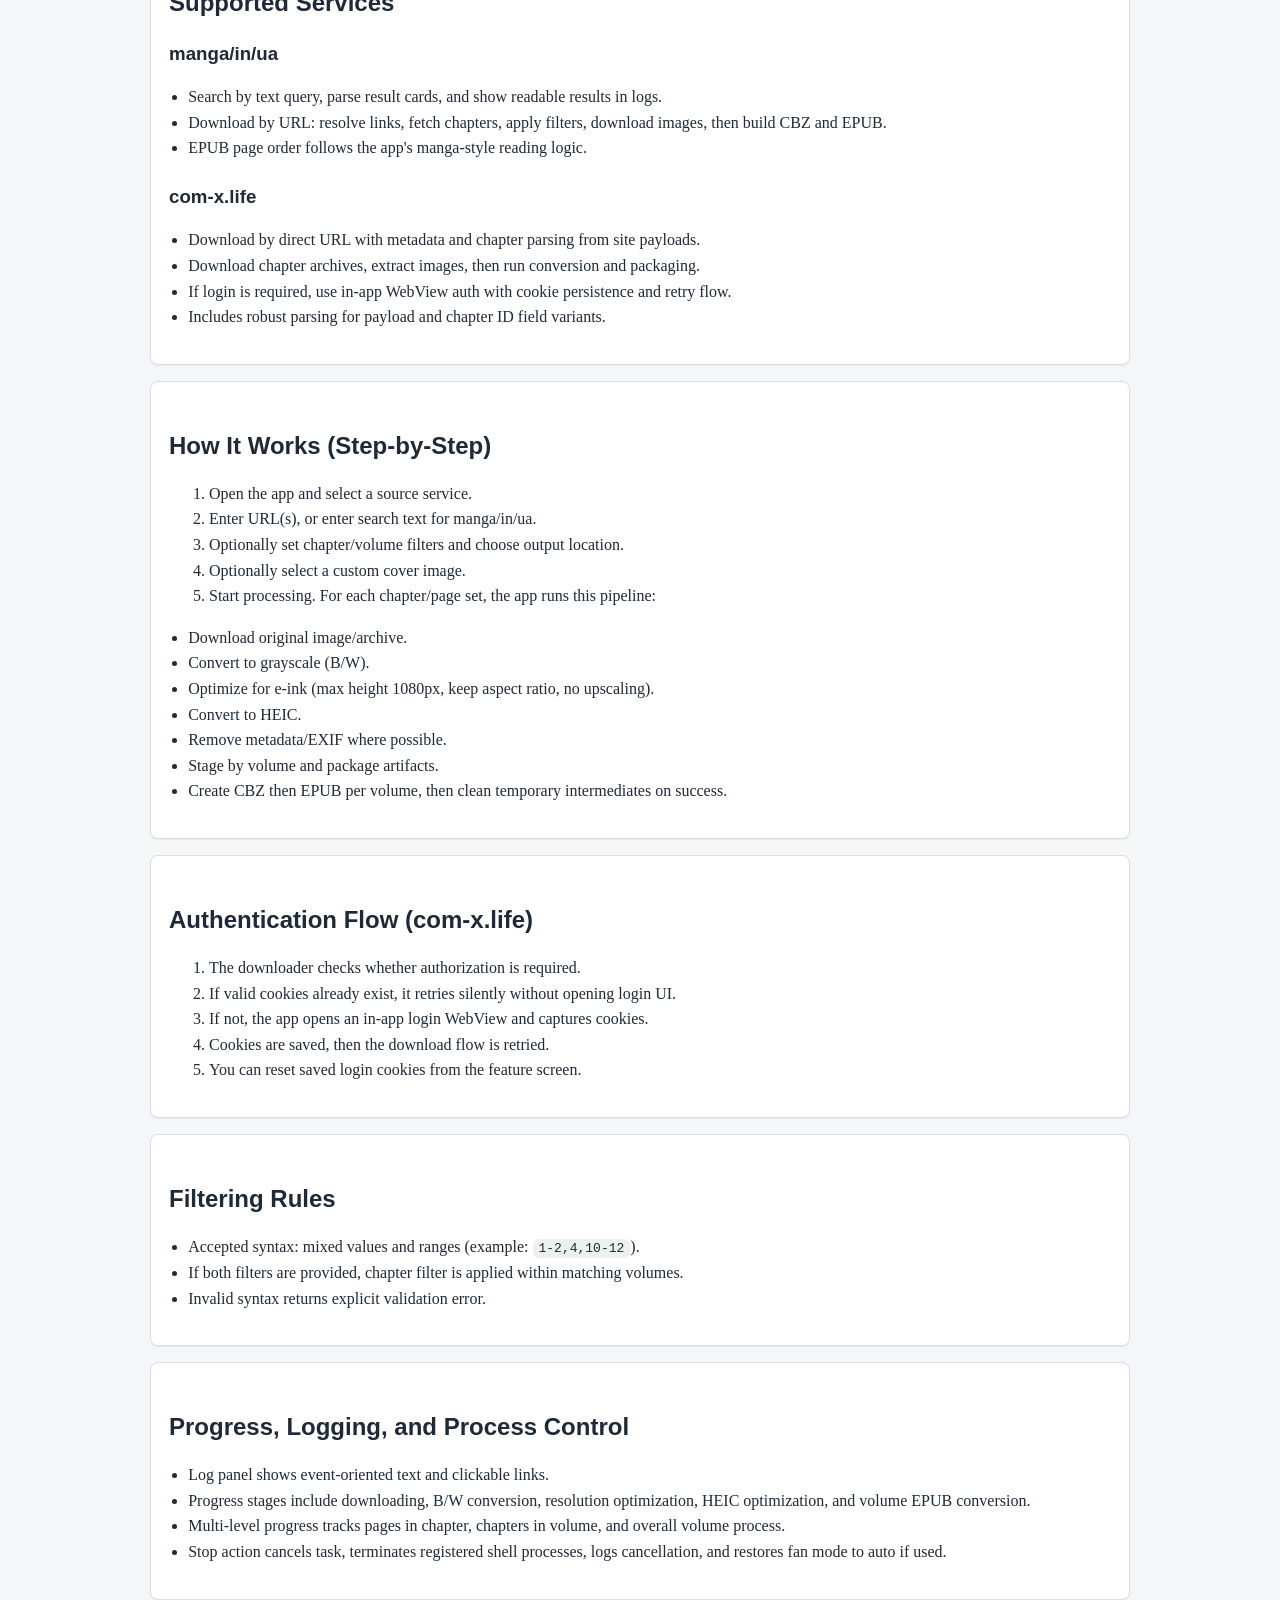
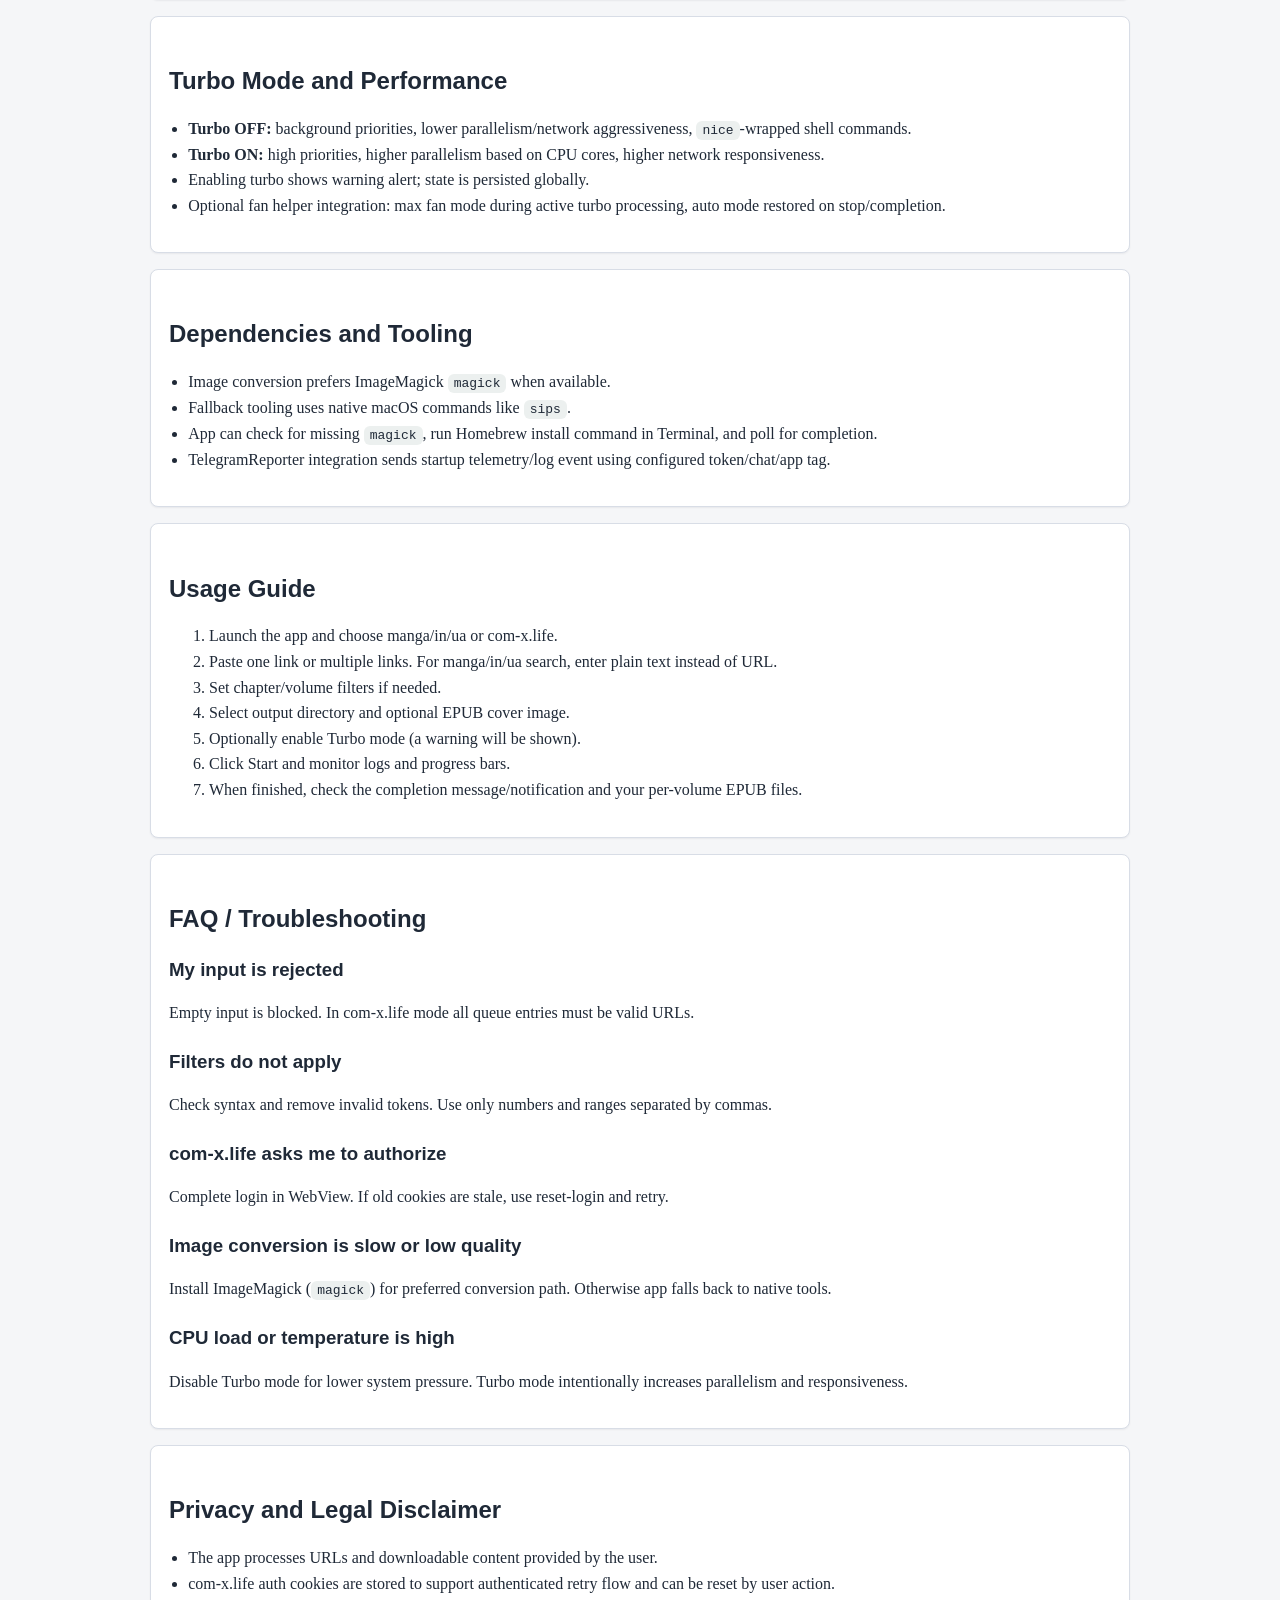
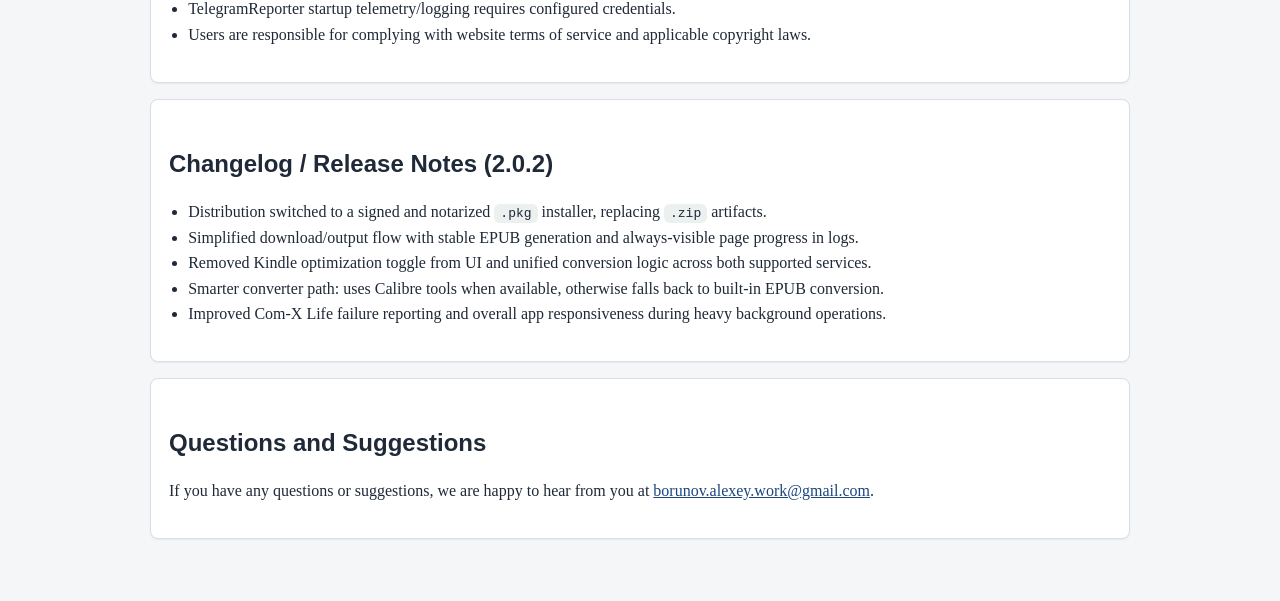
==== commit b6d0b637: "release: prepare 2.0.2 pkg and docs" ====
--- a/docs/en/index.html
+++ b/docs/en/index.html
@@ -33,7 +33,7 @@
 </header>
 <main class="container">
   <h1>Manga Downloader (macOS) - Documentation</h1>
-  <p class="small">Version: 2.0.1 | Platform: native SwiftUI app for macOS</p>
+  <p class="small">Version: 2.0.2 | Platform: native SwiftUI app for macOS</p>
 
   <section class="card">
     <h2>What It Is</h2>
@@ -200,13 +200,13 @@
   </section>
 
   <section class="card">
-    <h2>Changelog / Release Notes (2.0.1)</h2>
-    <ul>
-      <li>Improved app responsiveness during long-running tasks.</li>
-      <li>Smoother live log updates while downloads and conversions are running.</li>
-      <li>Better stability of progress/output rendering under heavy workloads.</li>
-      <li>Updated completion behavior now opens the selected save folder directly after download completion.</li>
-      <li>General quality and reliability improvements for a cleaner user experience.</li>
+    <h2>Changelog / Release Notes (2.0.2)</h2>
+    <ul>
+      <li>Distribution switched to a signed and notarized <code>.pkg</code> installer, replacing <code>.zip</code> artifacts.</li>
+      <li>Simplified download/output flow with stable EPUB generation and always-visible page progress in logs.</li>
+      <li>Removed Kindle optimization toggle from UI and unified conversion logic across both supported services.</li>
+      <li>Smarter converter path: uses Calibre tools when available, otherwise falls back to built-in EPUB conversion.</li>
+      <li>Improved Com-X Life failure reporting and overall app responsiveness during heavy background operations.</li>
     </ul>
   </section>
 
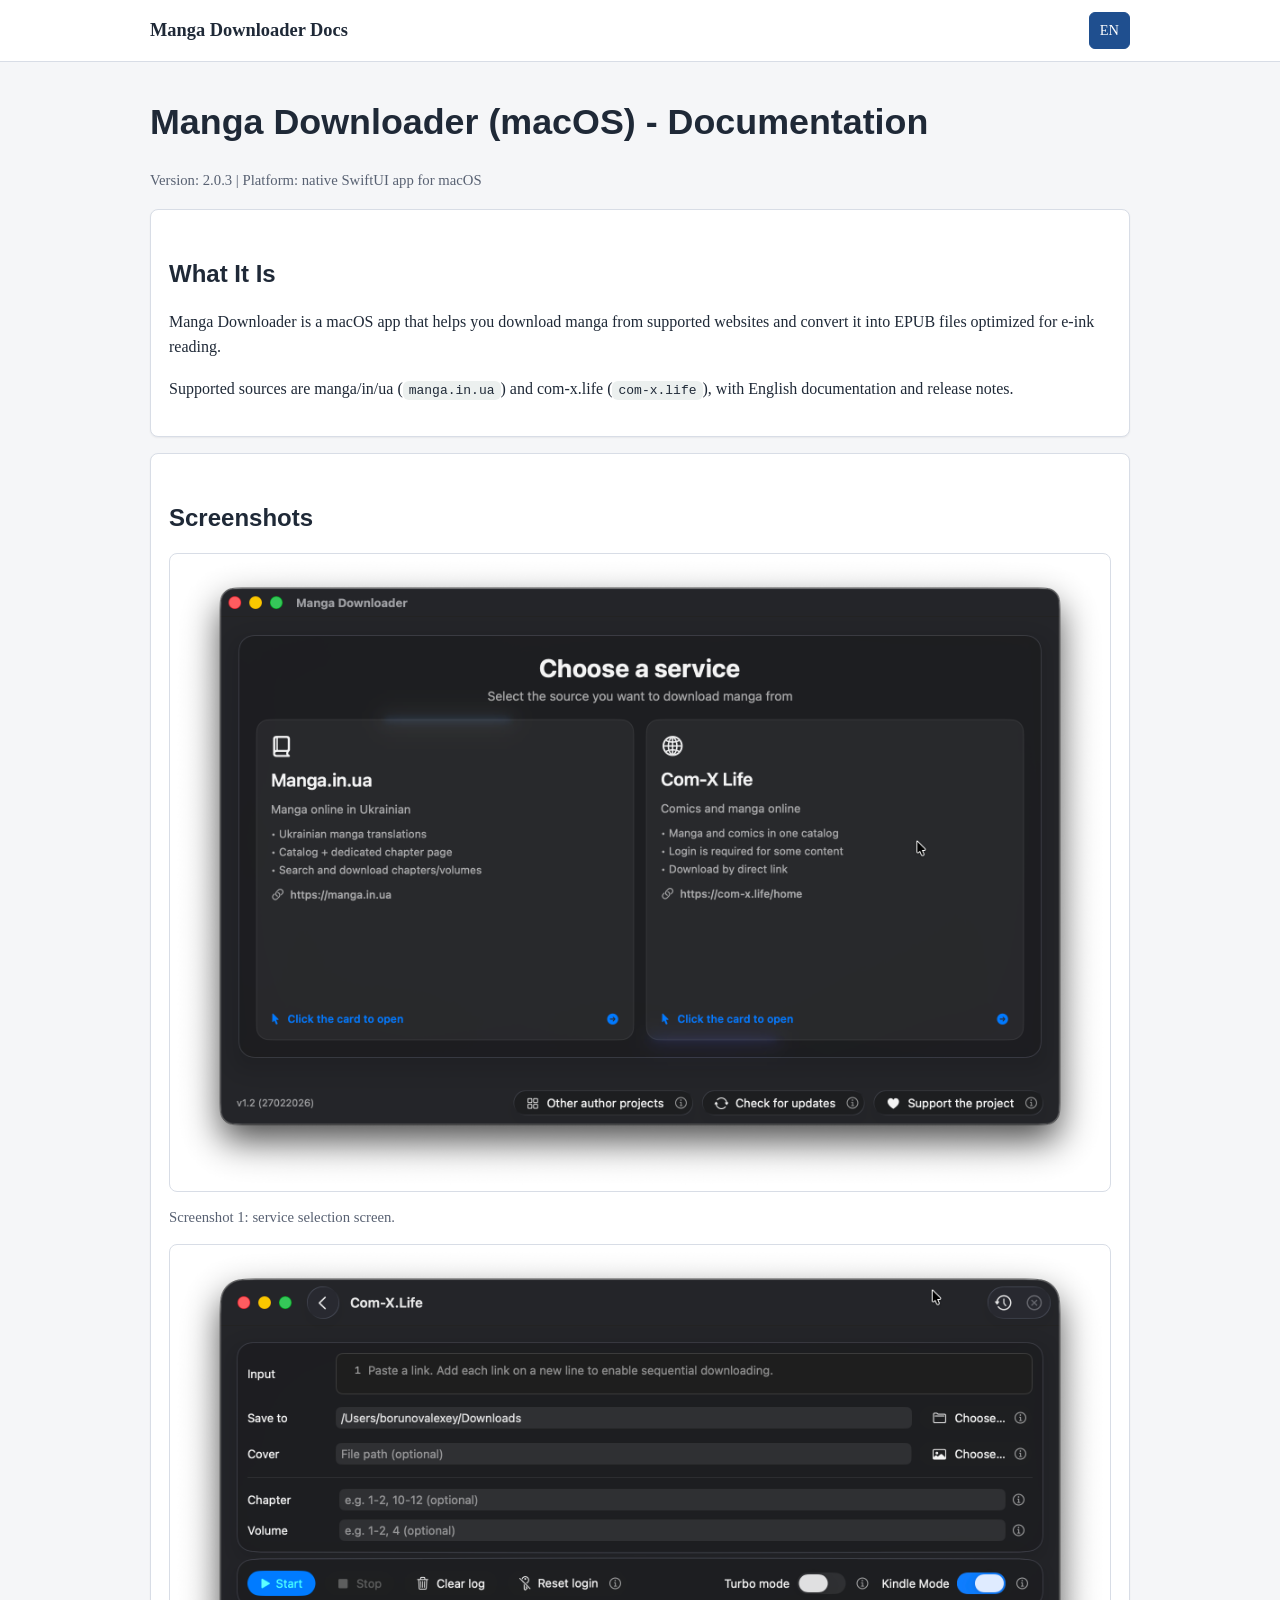
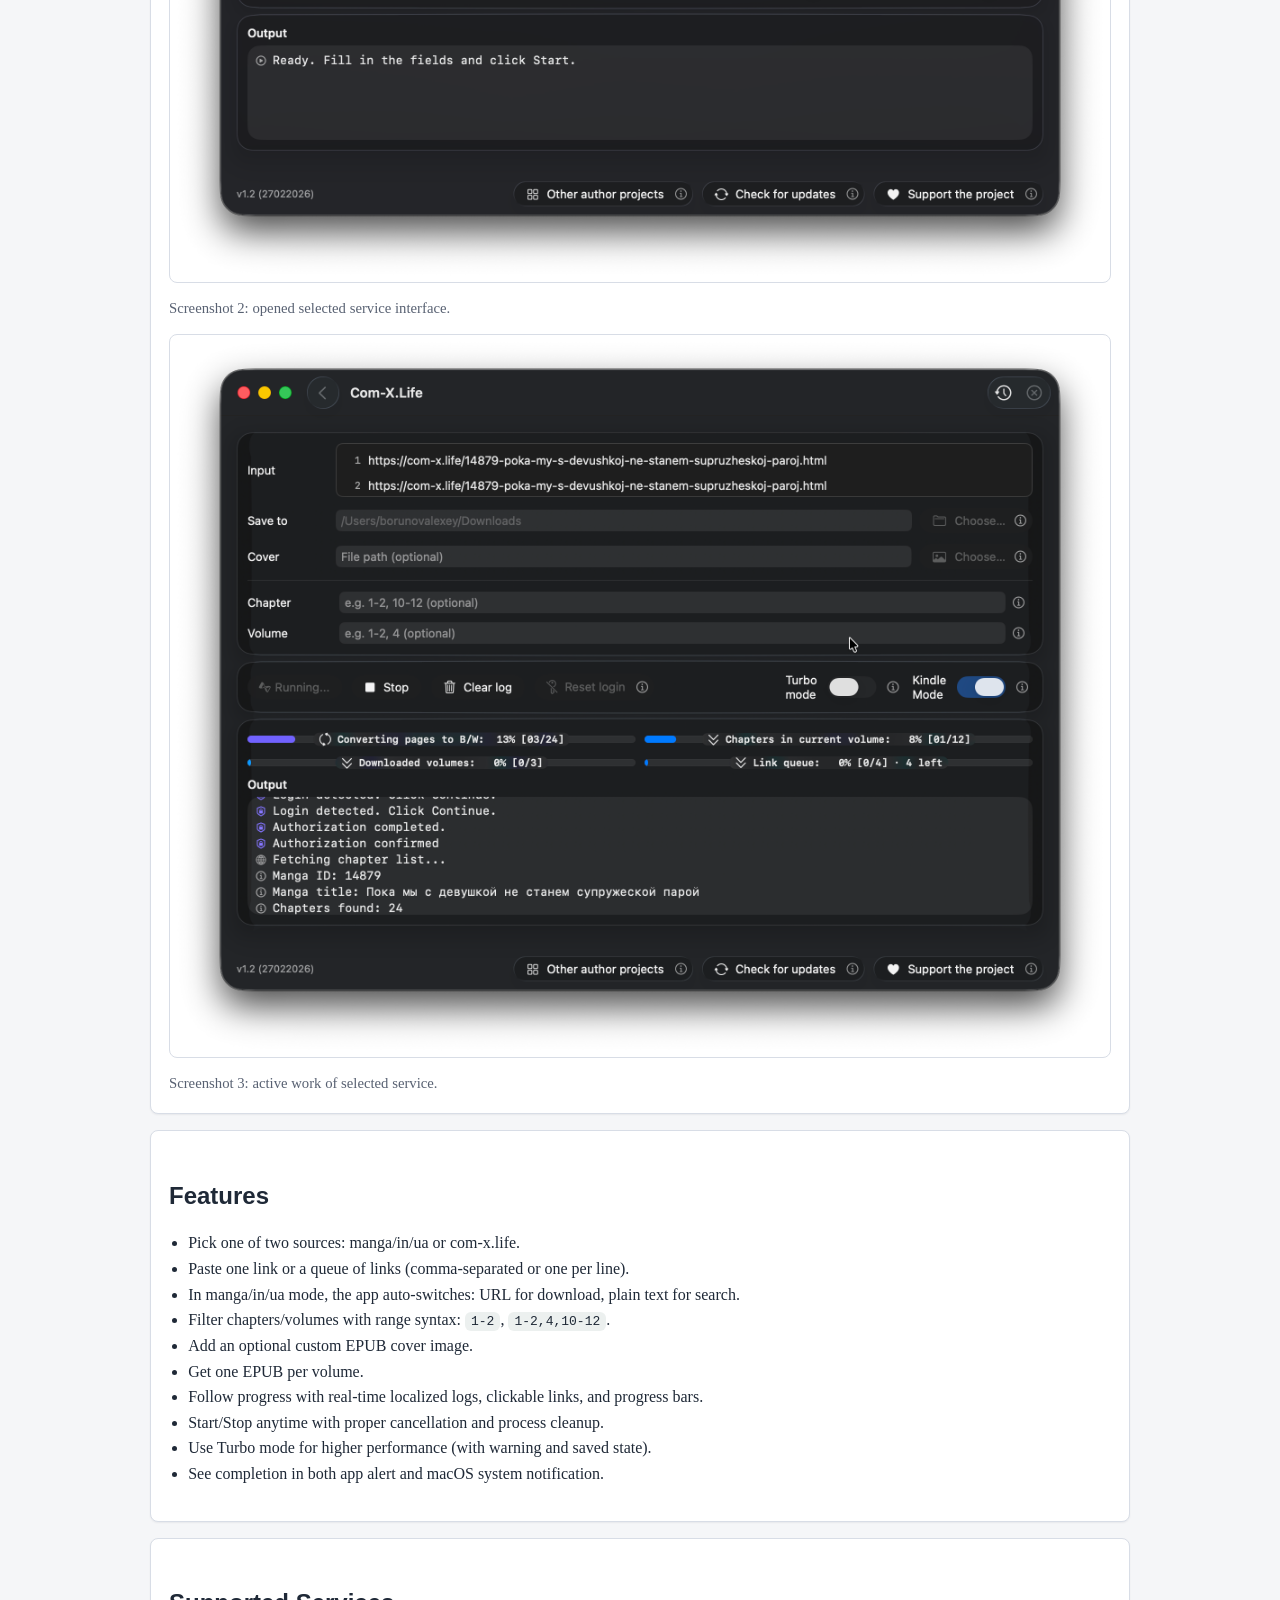
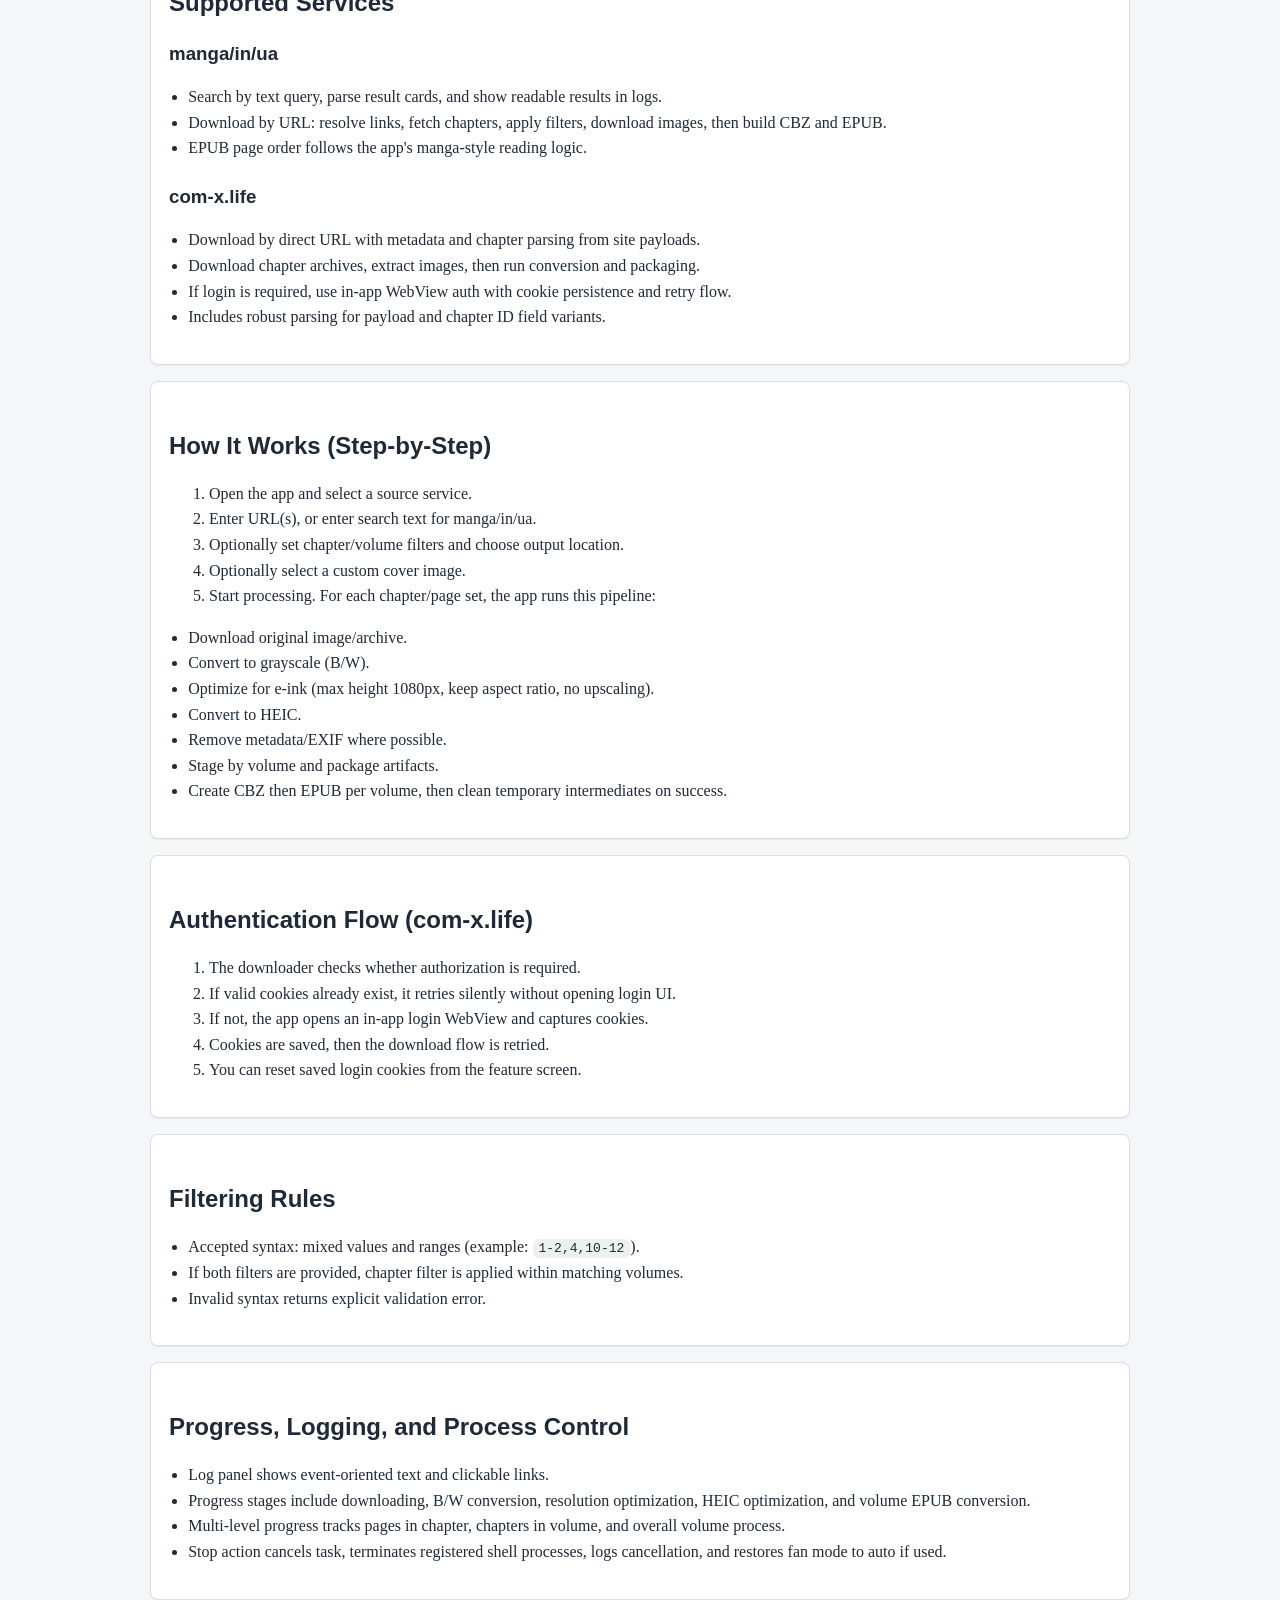
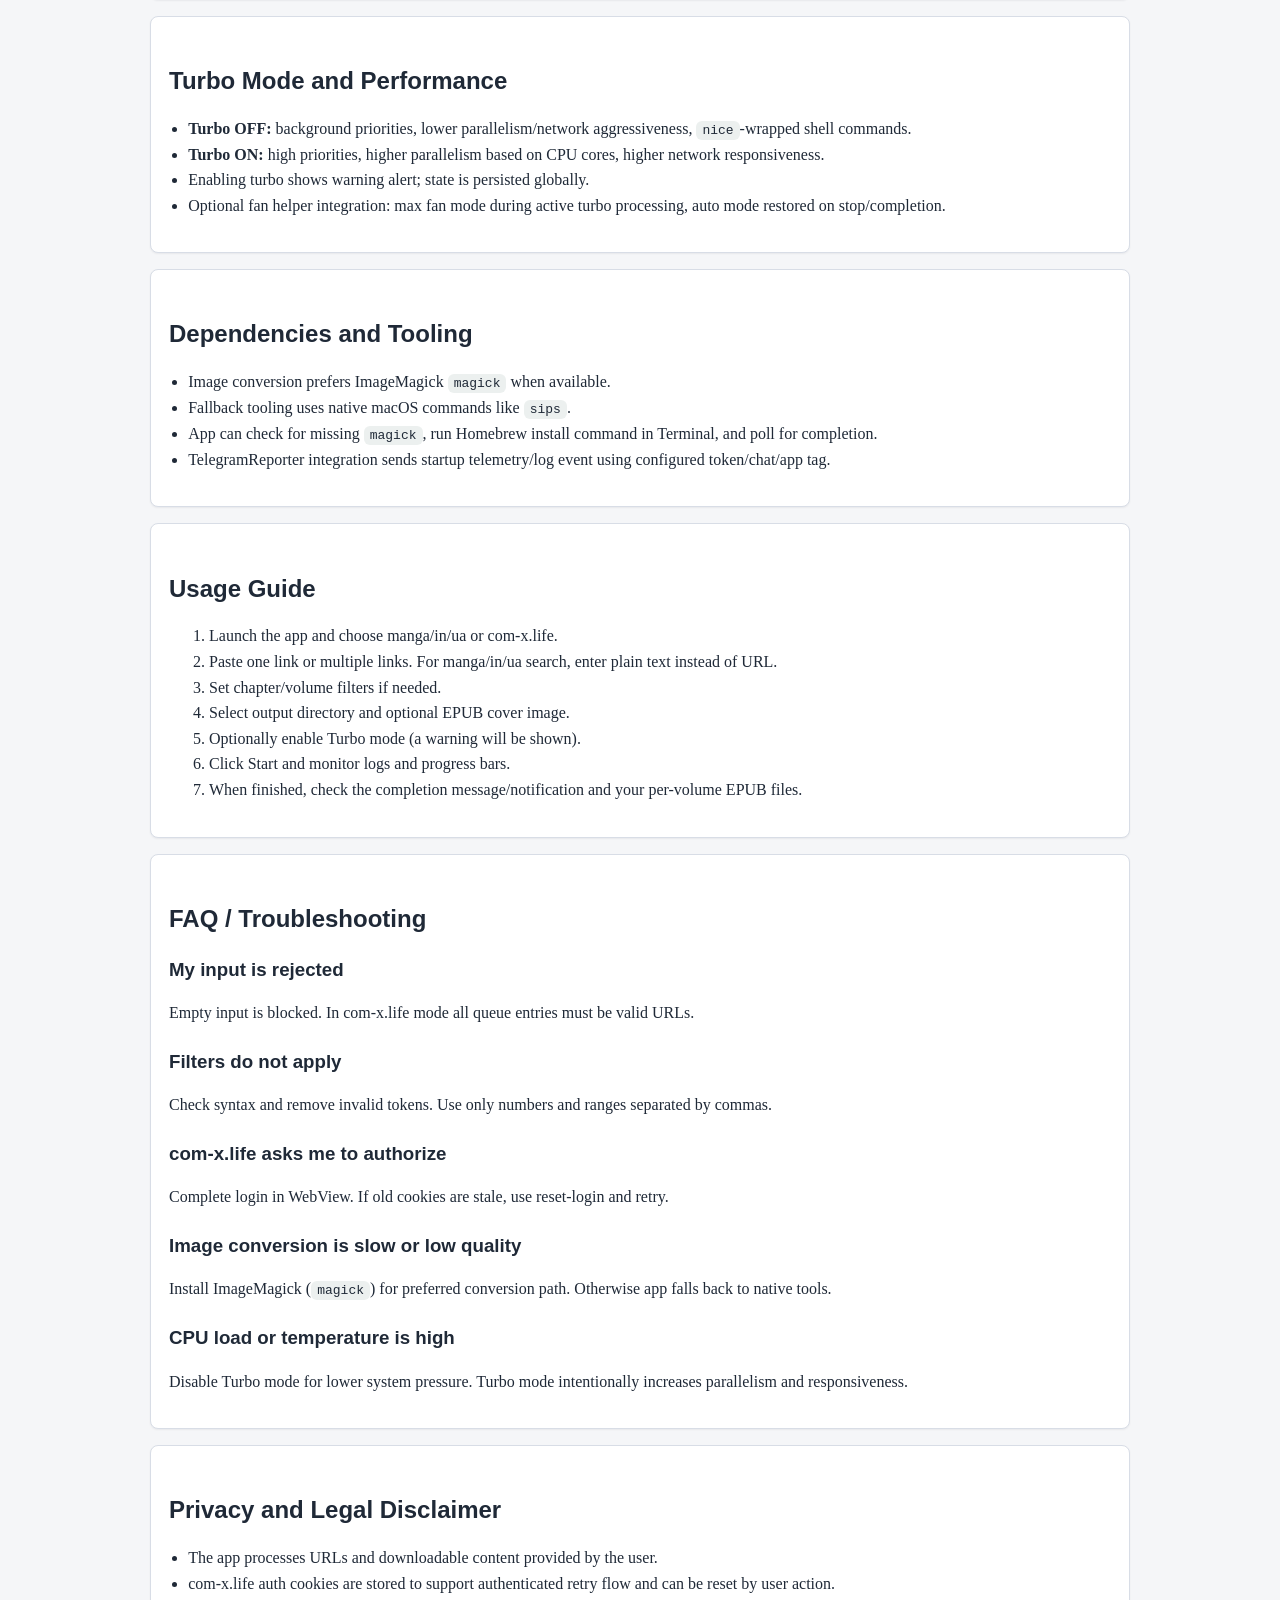
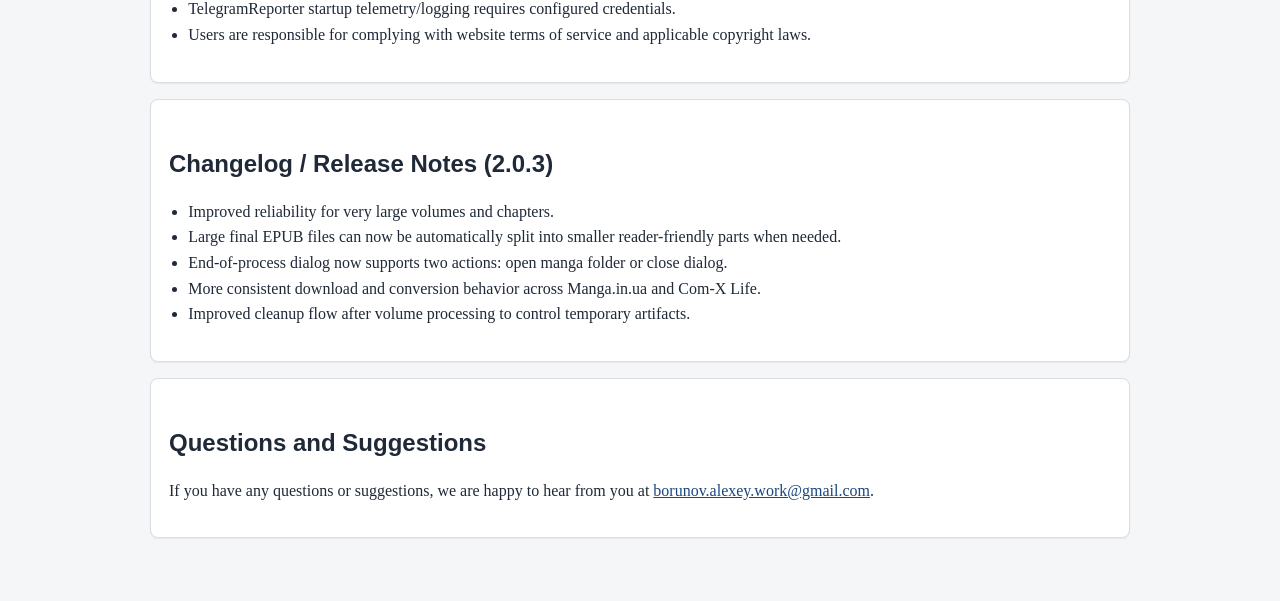
==== commit a06dab50: "release: prepare 2.0.3 pkg and docs" ====
--- a/docs/en/index.html
+++ b/docs/en/index.html
@@ -33,7 +33,7 @@
 </header>
 <main class="container">
   <h1>Manga Downloader (macOS) - Documentation</h1>
-  <p class="small">Version: 2.0.2 | Platform: native SwiftUI app for macOS</p>
+  <p class="small">Version: 2.0.3 | Platform: native SwiftUI app for macOS</p>
 
   <section class="card">
     <h2>What It Is</h2>
@@ -200,13 +200,13 @@
   </section>
 
   <section class="card">
-    <h2>Changelog / Release Notes (2.0.2)</h2>
-    <ul>
-      <li>Distribution switched to a signed and notarized <code>.pkg</code> installer, replacing <code>.zip</code> artifacts.</li>
-      <li>Simplified download/output flow with stable EPUB generation and always-visible page progress in logs.</li>
-      <li>Removed Kindle optimization toggle from UI and unified conversion logic across both supported services.</li>
-      <li>Smarter converter path: uses Calibre tools when available, otherwise falls back to built-in EPUB conversion.</li>
-      <li>Improved Com-X Life failure reporting and overall app responsiveness during heavy background operations.</li>
+    <h2>Changelog / Release Notes (2.0.3)</h2>
+    <ul>
+      <li>Improved reliability for very large volumes and chapters.</li>
+      <li>Large final EPUB files can now be automatically split into smaller reader-friendly parts when needed.</li>
+      <li>End-of-process dialog now supports two actions: open manga folder or close dialog.</li>
+      <li>More consistent download and conversion behavior across Manga.in.ua and Com-X Life.</li>
+      <li>Improved cleanup flow after volume processing to control temporary artifacts.</li>
     </ul>
   </section>
 
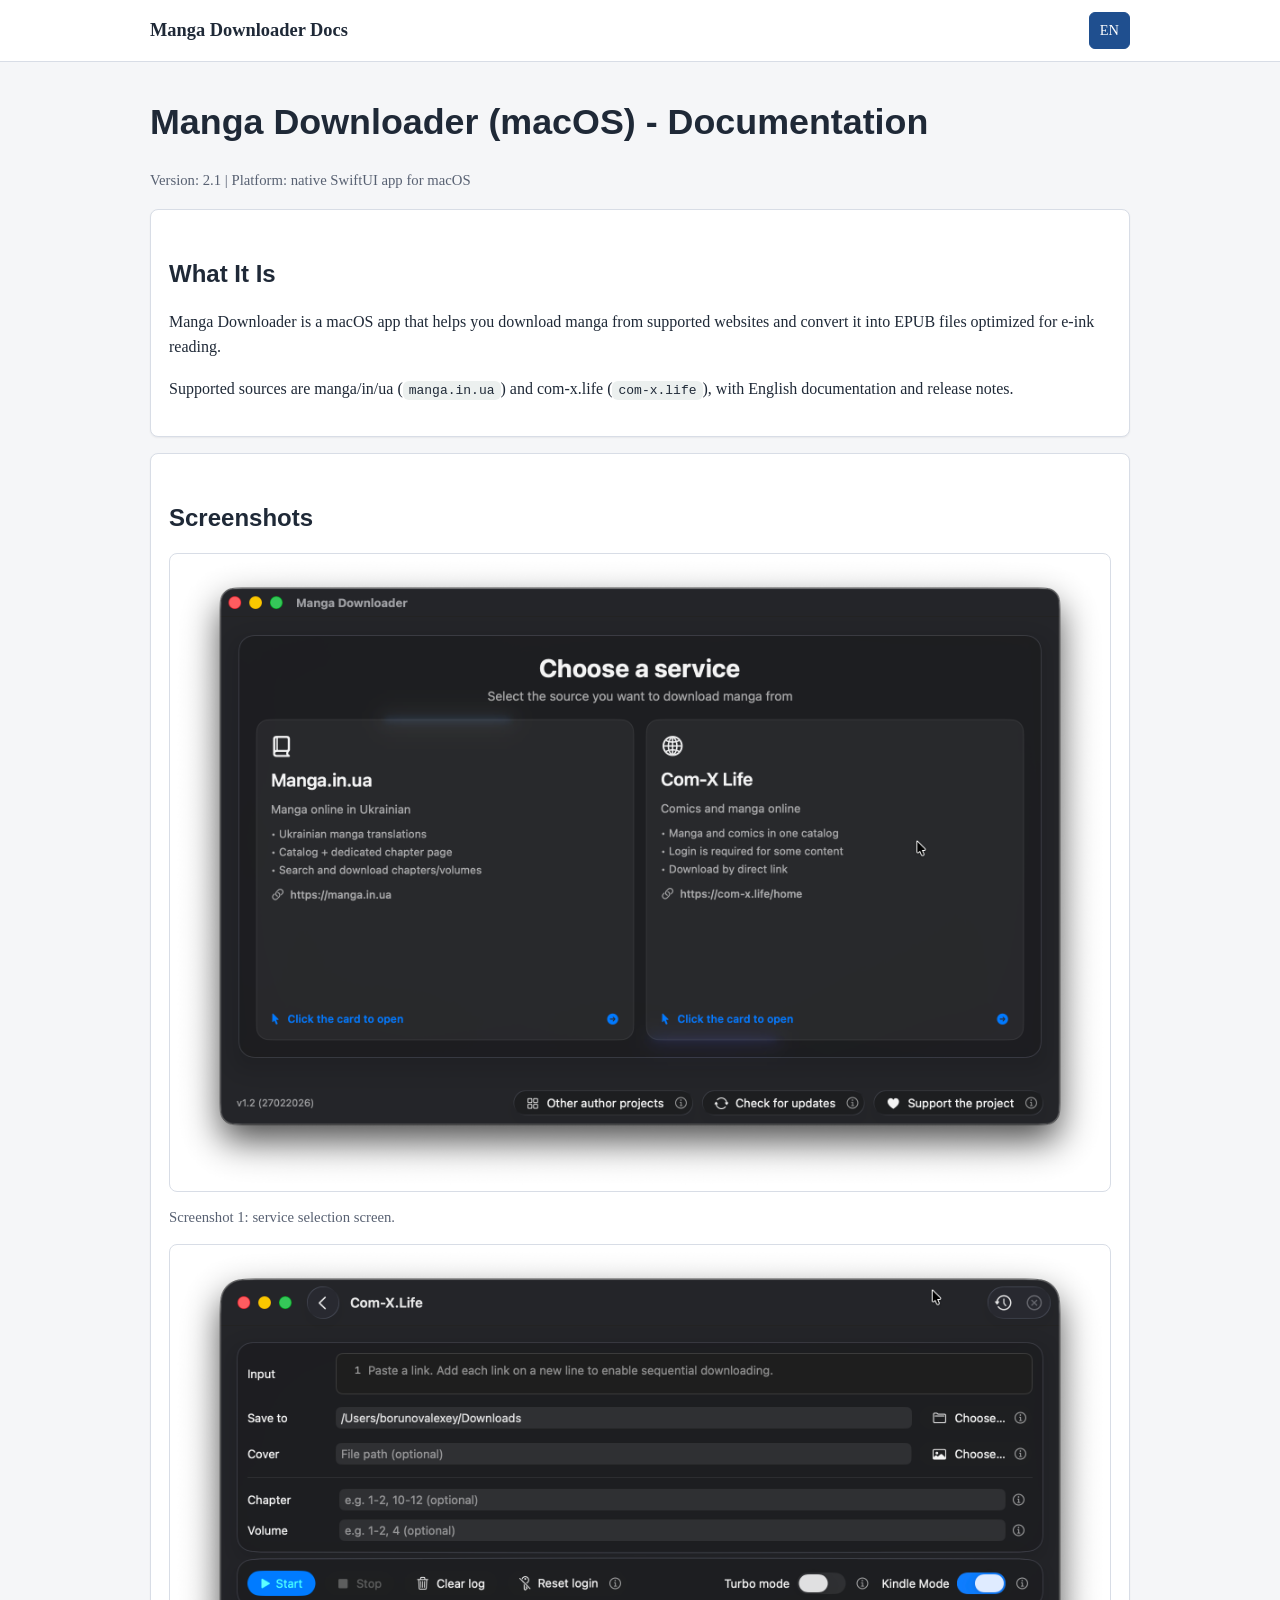
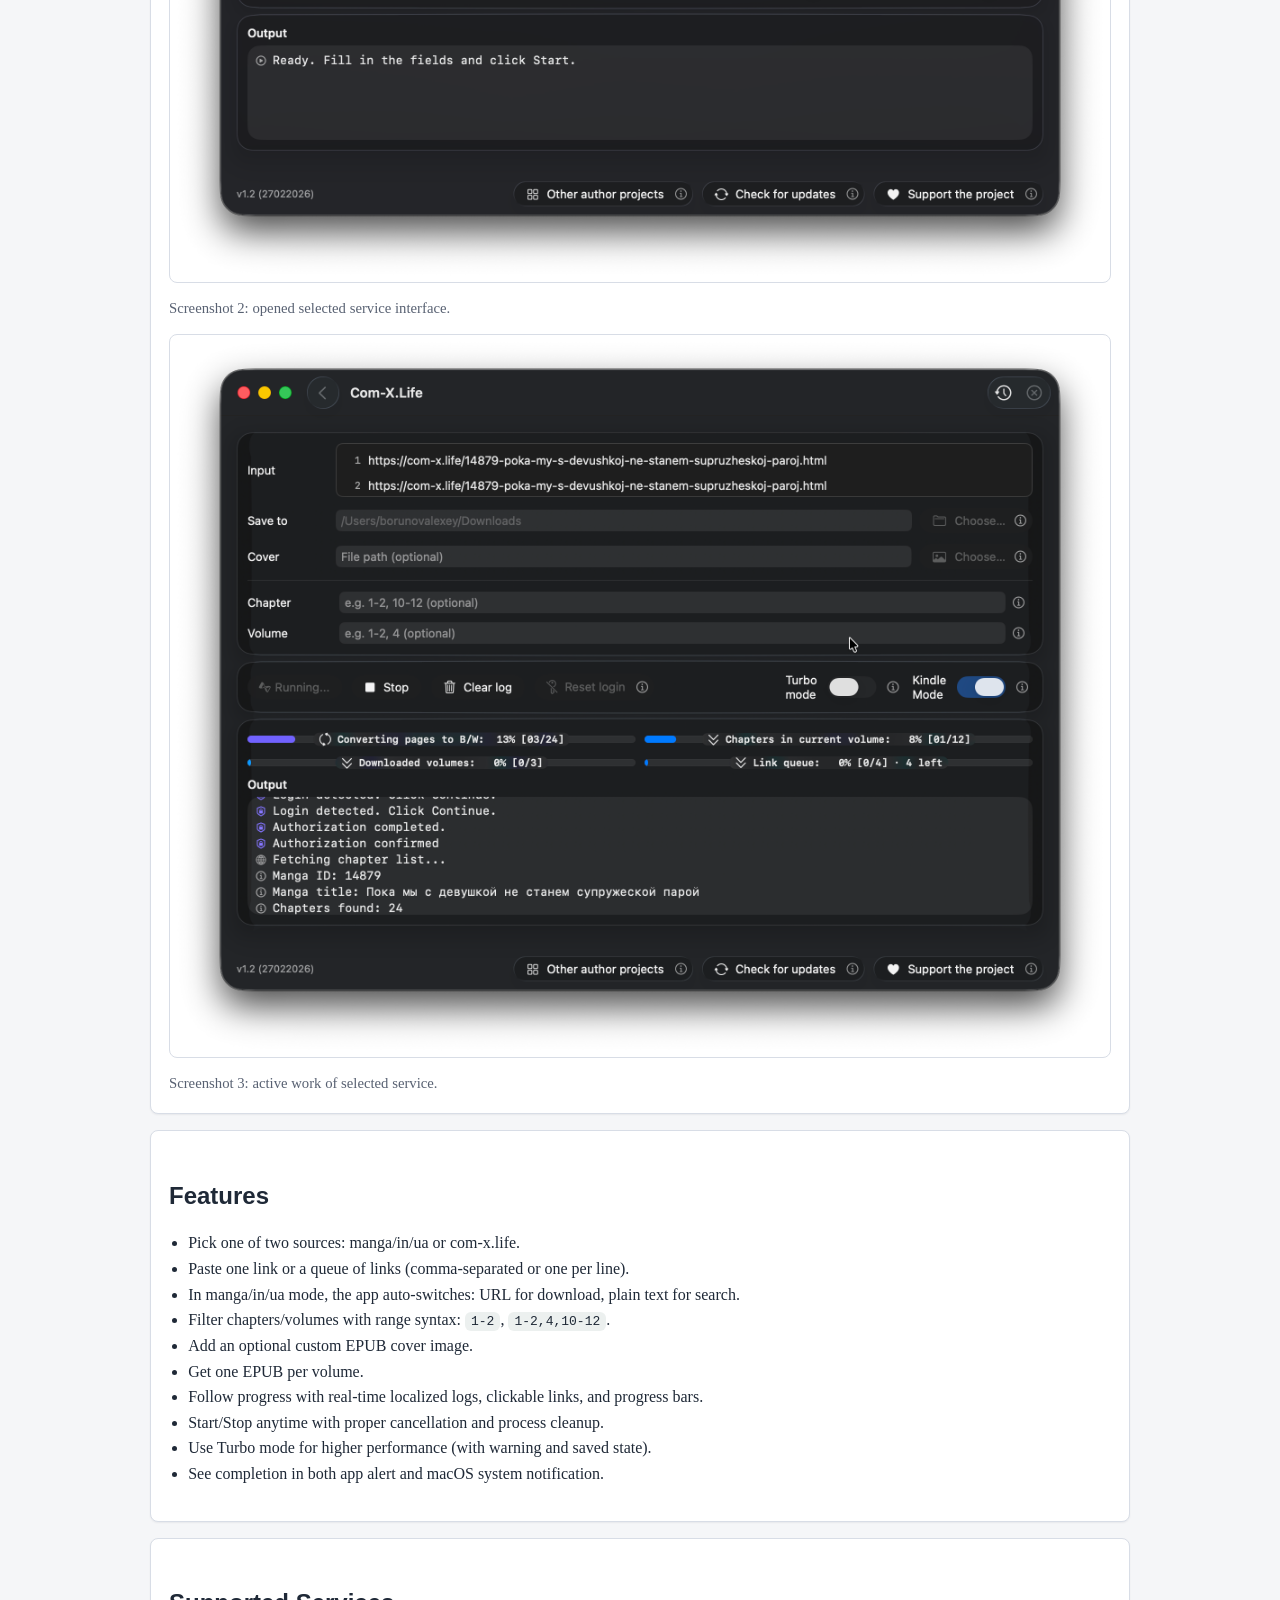
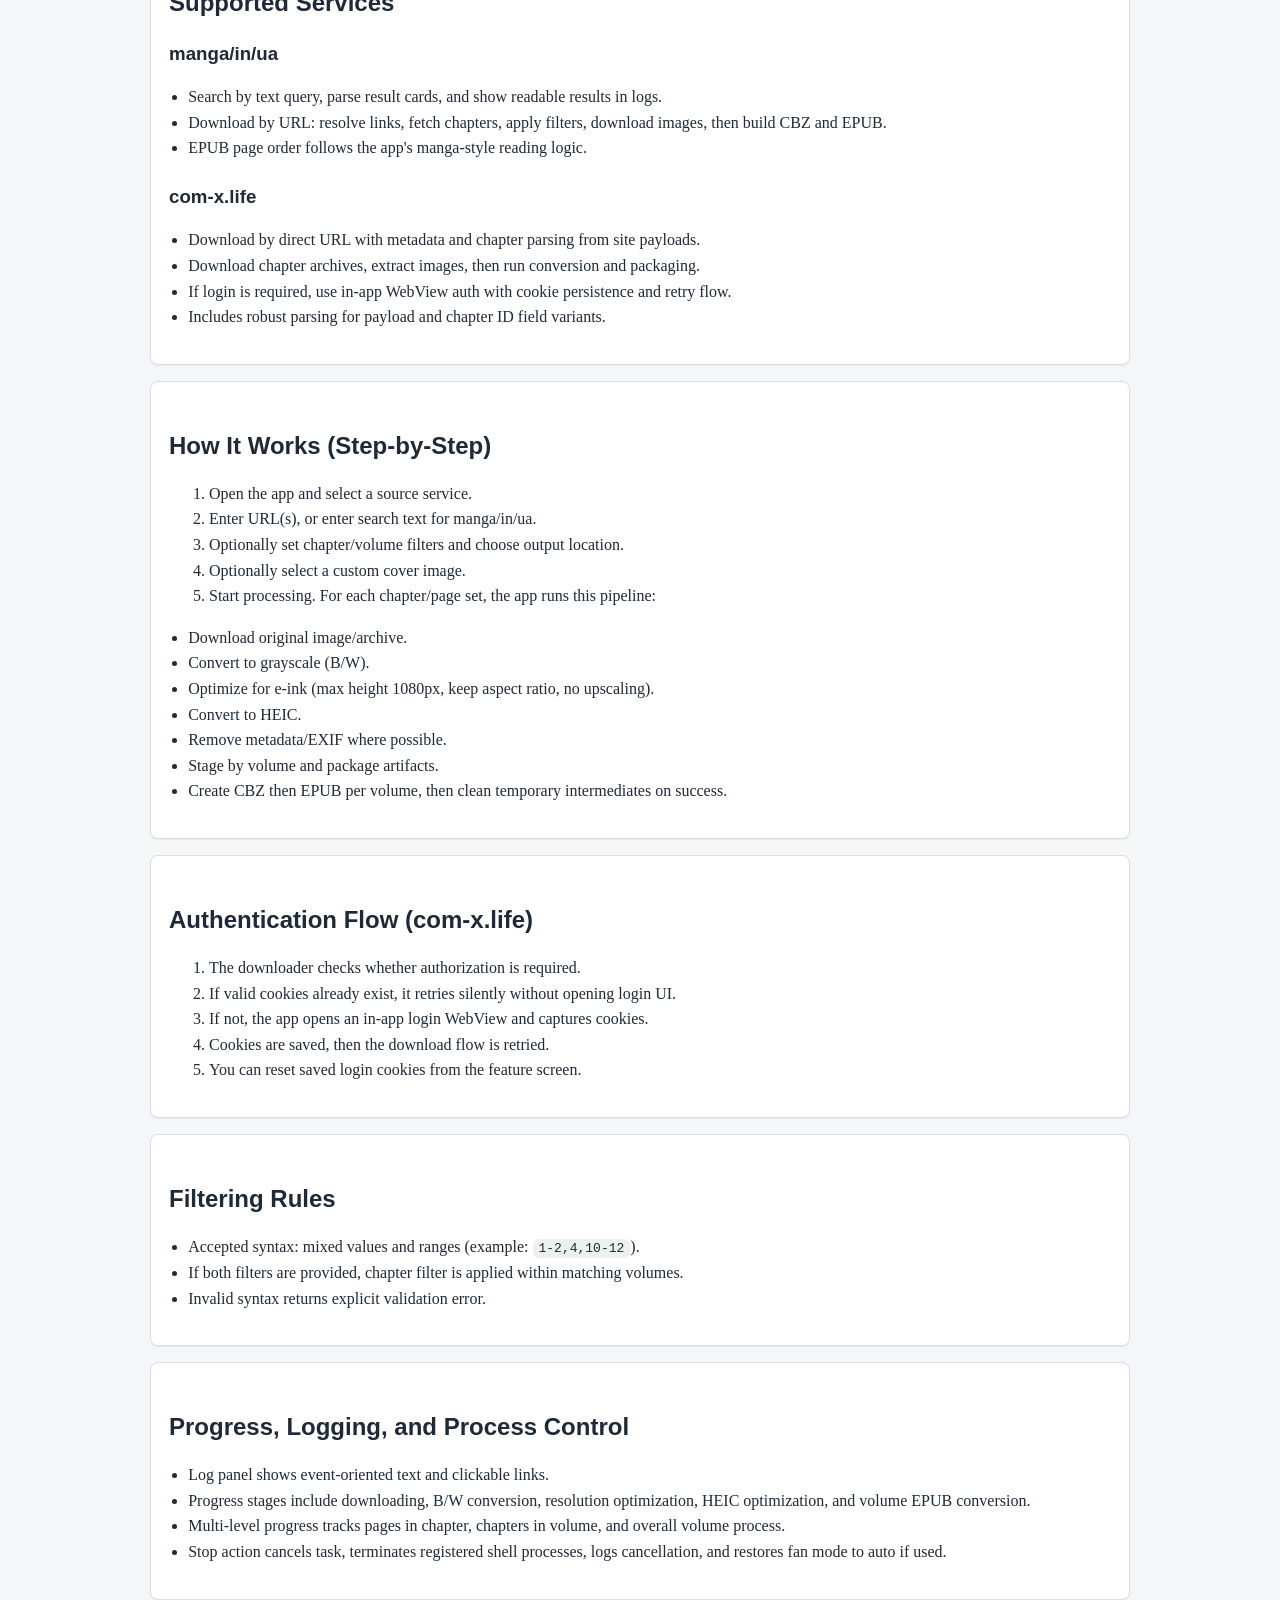
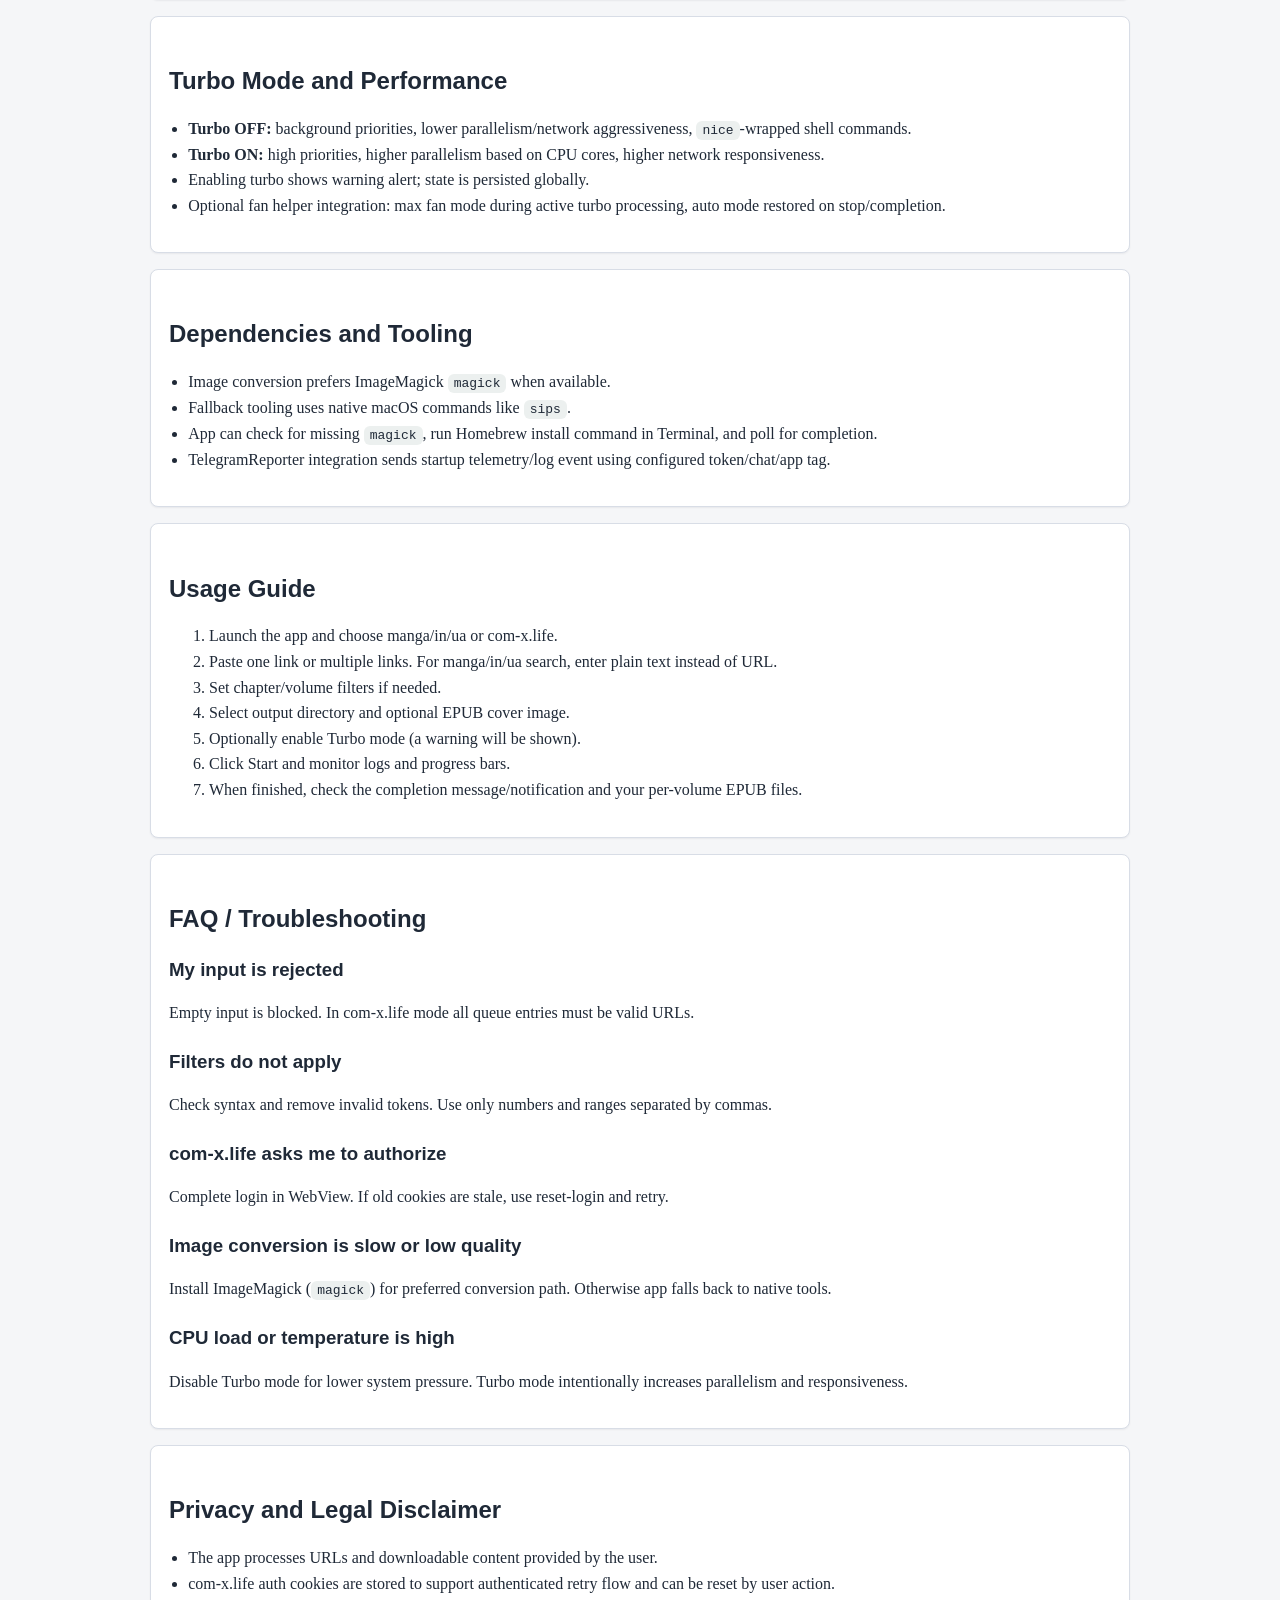
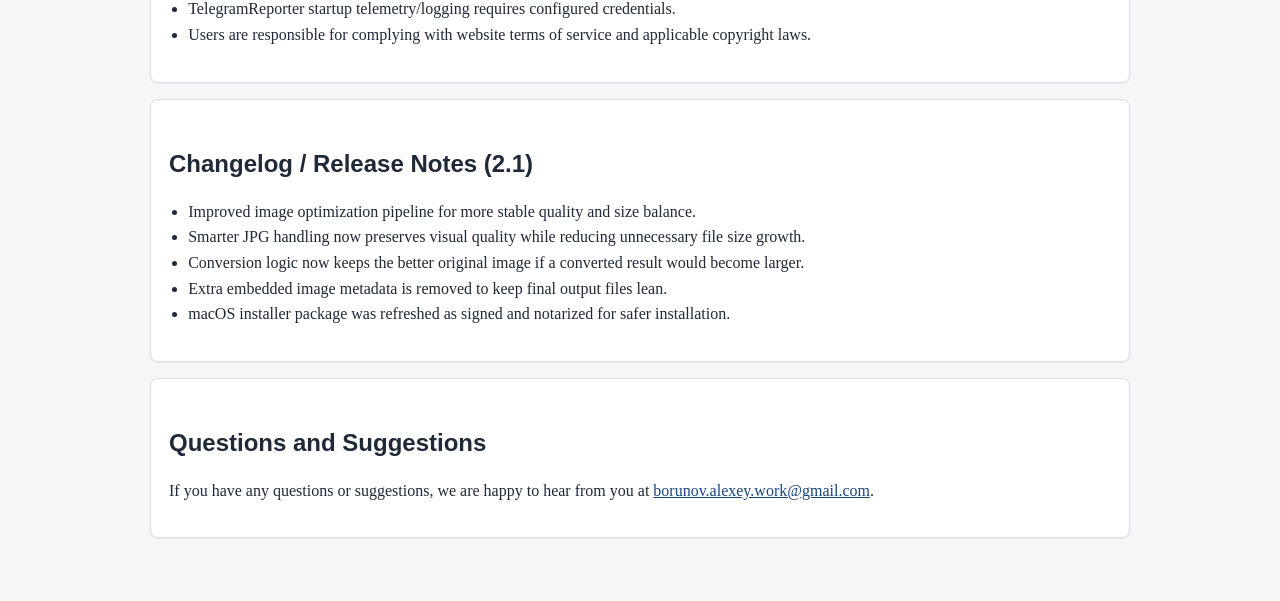
==== commit 10a4c7ae: "release: prepare 2.1 pkg and docs" ====
--- a/docs/en/index.html
+++ b/docs/en/index.html
@@ -33,7 +33,7 @@
 </header>
 <main class="container">
   <h1>Manga Downloader (macOS) - Documentation</h1>
-  <p class="small">Version: 2.0.3 | Platform: native SwiftUI app for macOS</p>
+  <p class="small">Version: 2.1 | Platform: native SwiftUI app for macOS</p>
 
   <section class="card">
     <h2>What It Is</h2>
@@ -200,13 +200,13 @@
   </section>
 
   <section class="card">
-    <h2>Changelog / Release Notes (2.0.3)</h2>
-    <ul>
-      <li>Improved reliability for very large volumes and chapters.</li>
-      <li>Large final EPUB files can now be automatically split into smaller reader-friendly parts when needed.</li>
-      <li>End-of-process dialog now supports two actions: open manga folder or close dialog.</li>
-      <li>More consistent download and conversion behavior across Manga.in.ua and Com-X Life.</li>
-      <li>Improved cleanup flow after volume processing to control temporary artifacts.</li>
+    <h2>Changelog / Release Notes (2.1)</h2>
+    <ul>
+      <li>Improved image optimization pipeline for more stable quality and size balance.</li>
+      <li>Smarter JPG handling now preserves visual quality while reducing unnecessary file size growth.</li>
+      <li>Conversion logic now keeps the better original image if a converted result would become larger.</li>
+      <li>Extra embedded image metadata is removed to keep final output files lean.</li>
+      <li>macOS installer package was refreshed as signed and notarized for safer installation.</li>
     </ul>
   </section>
 
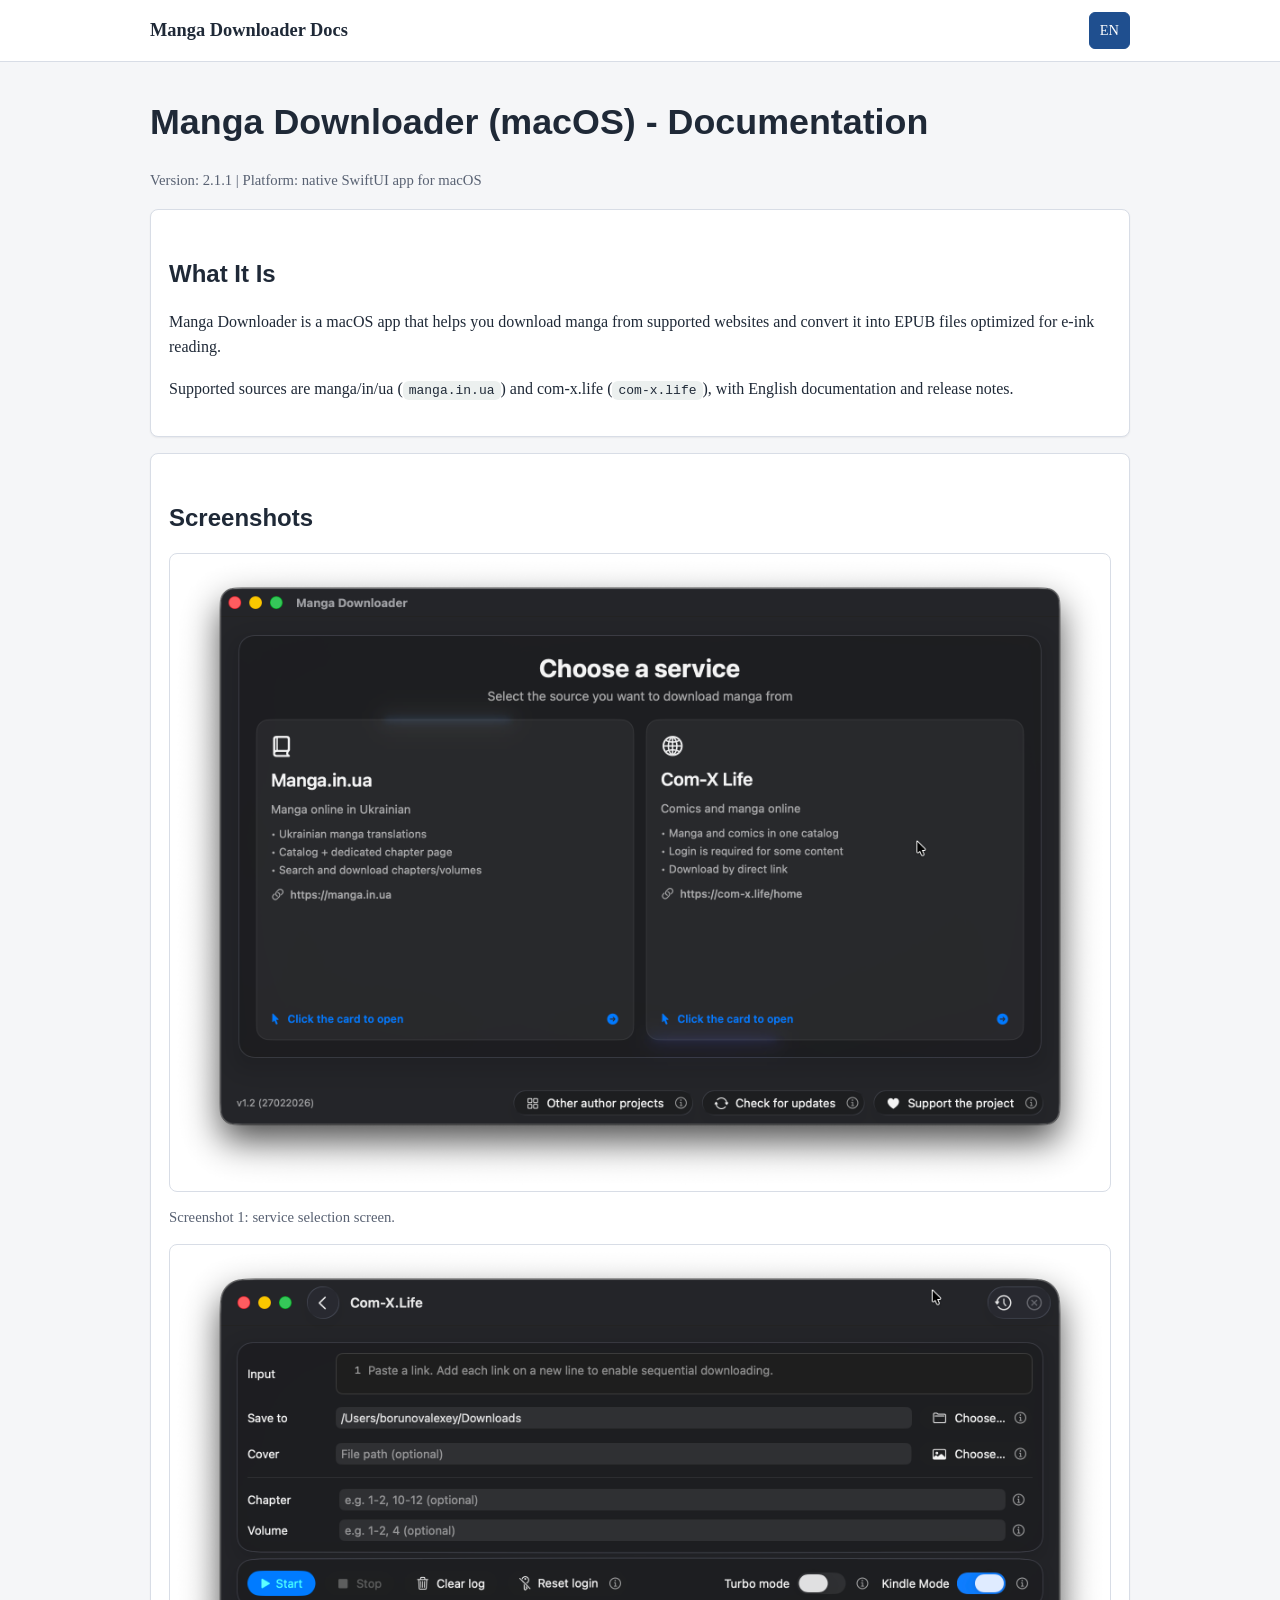
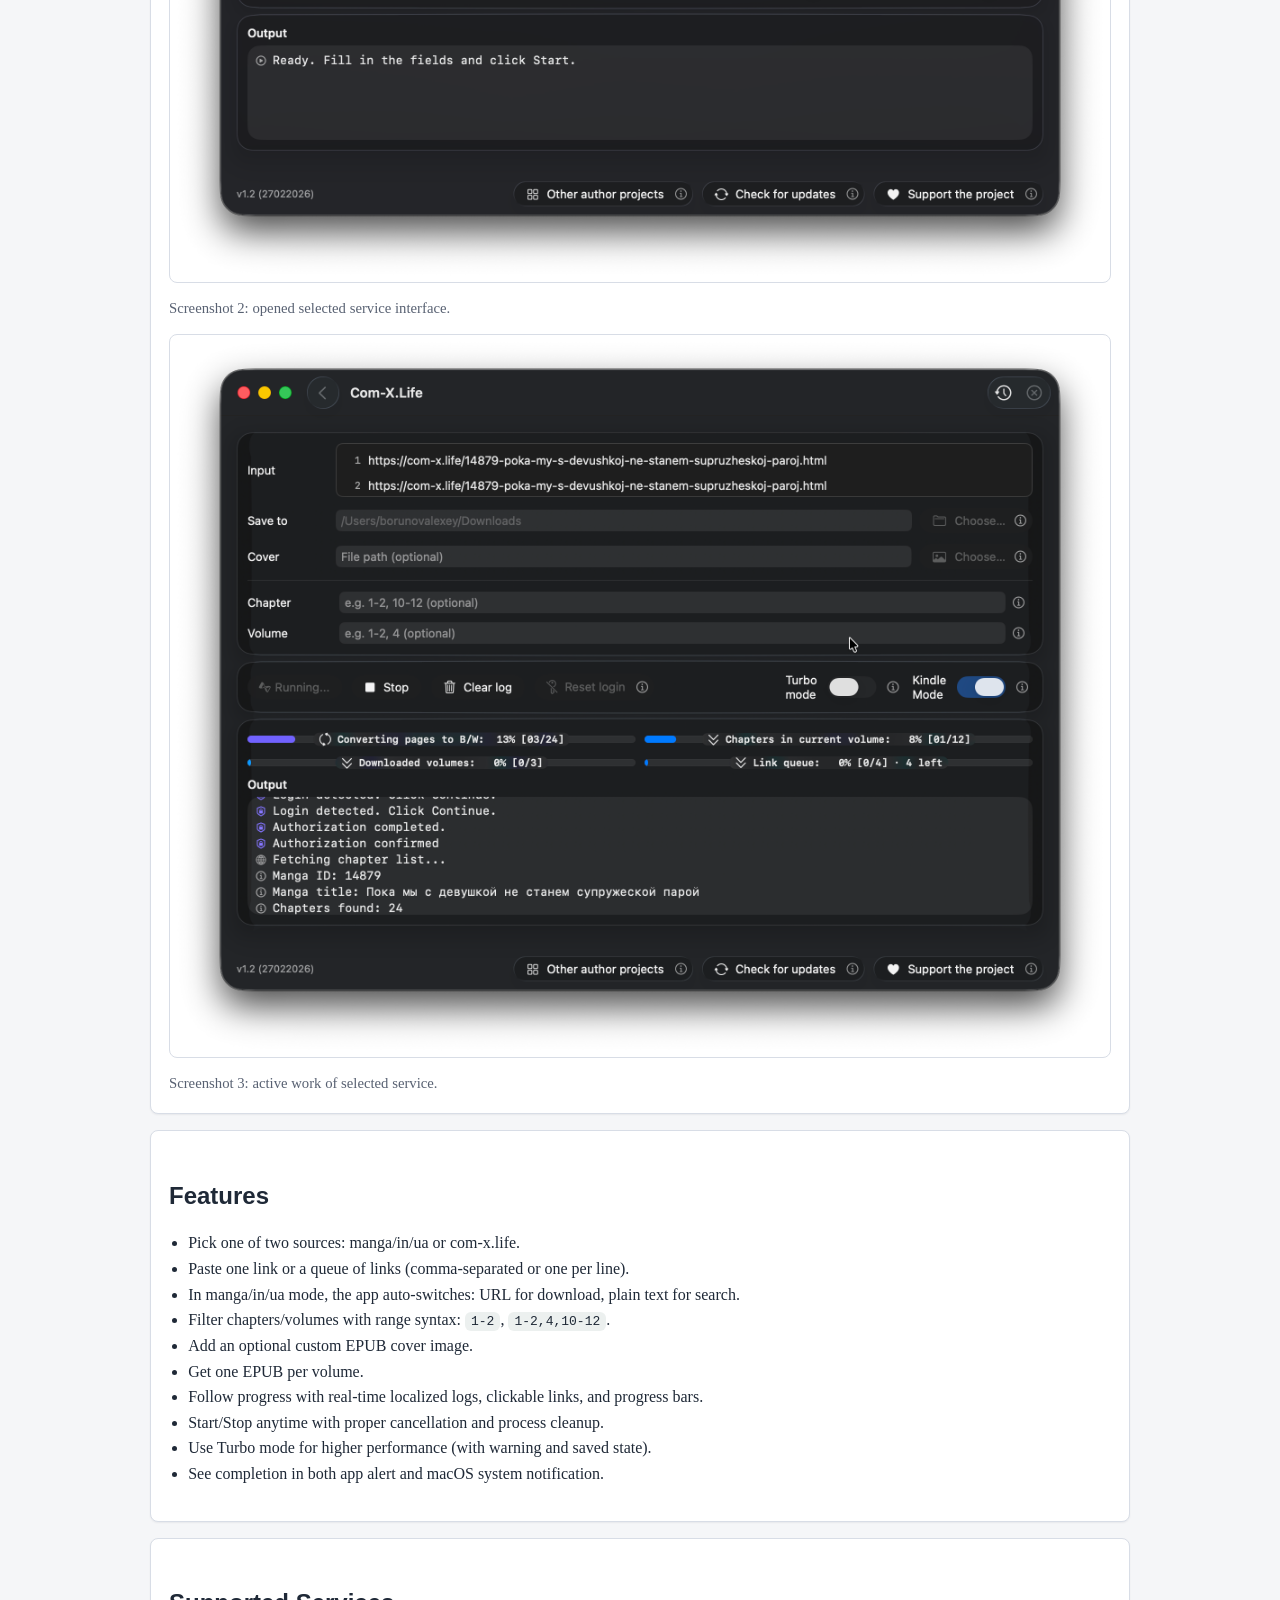
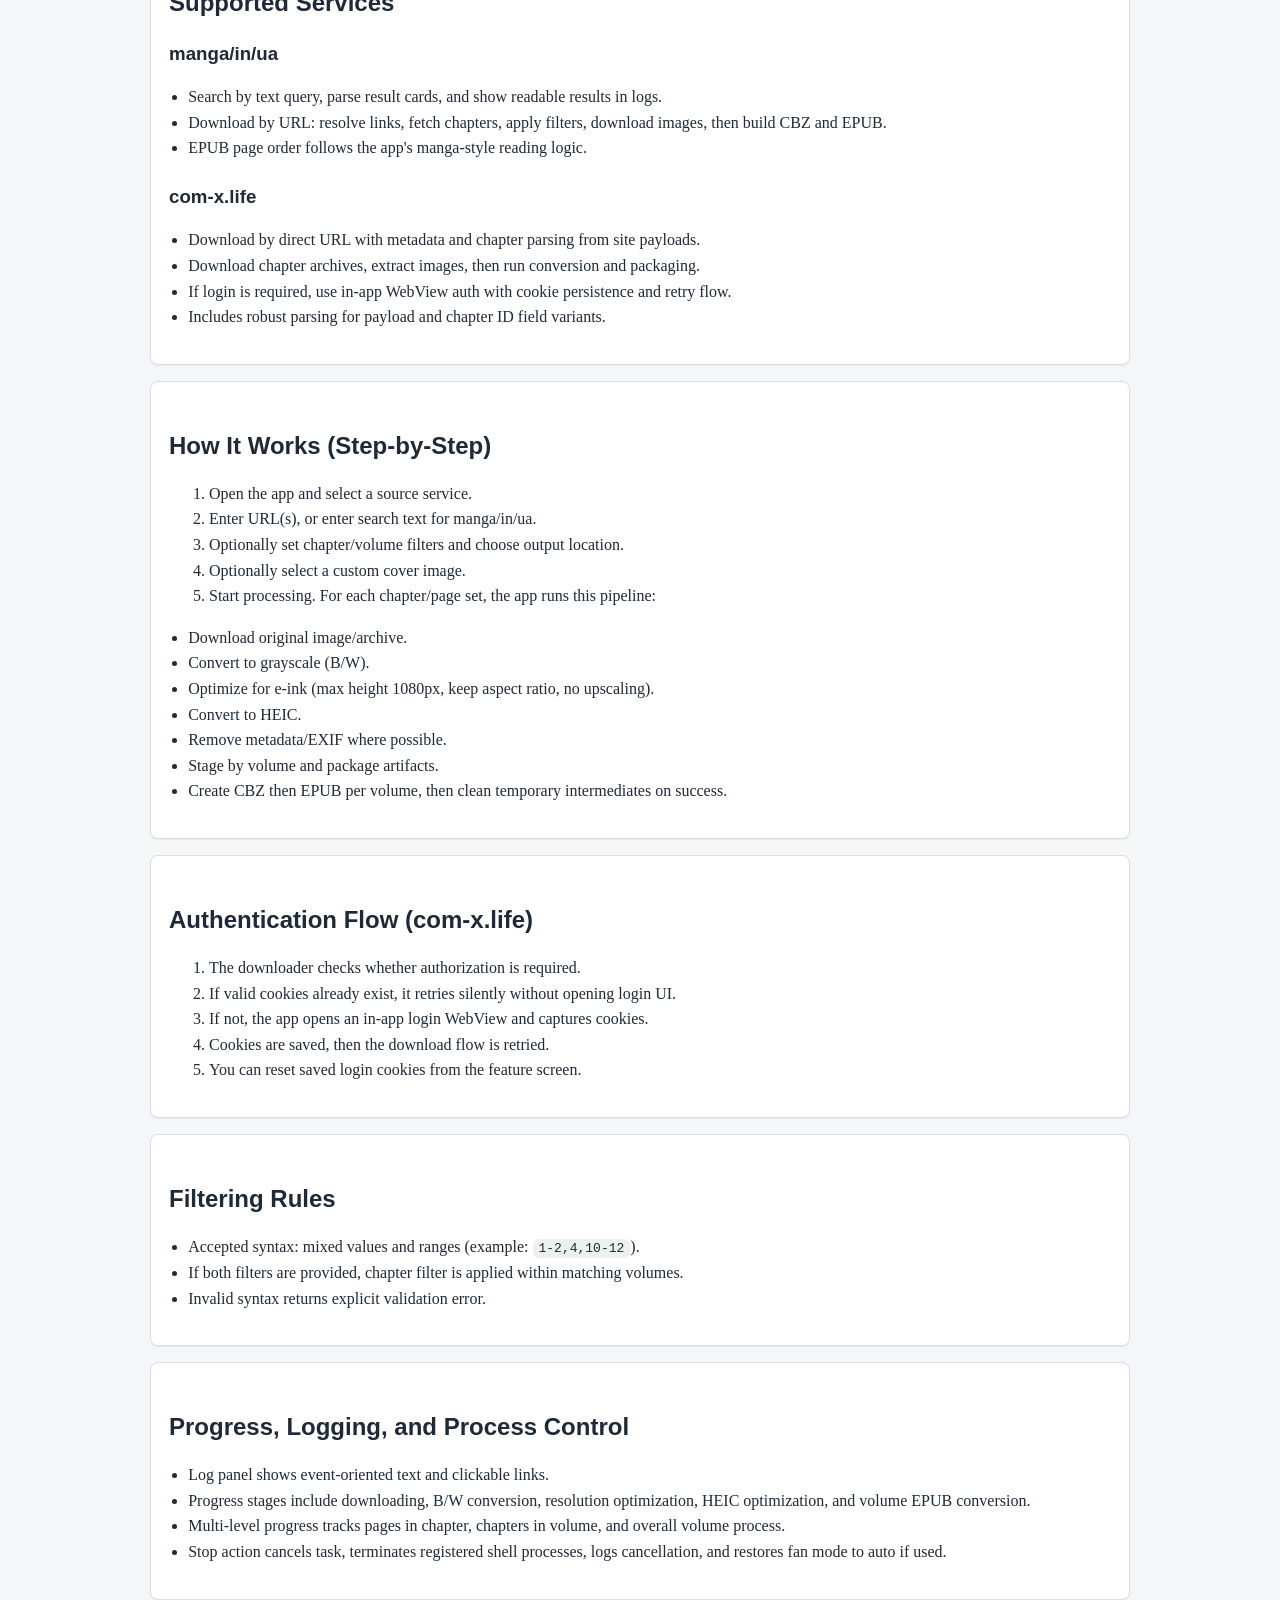
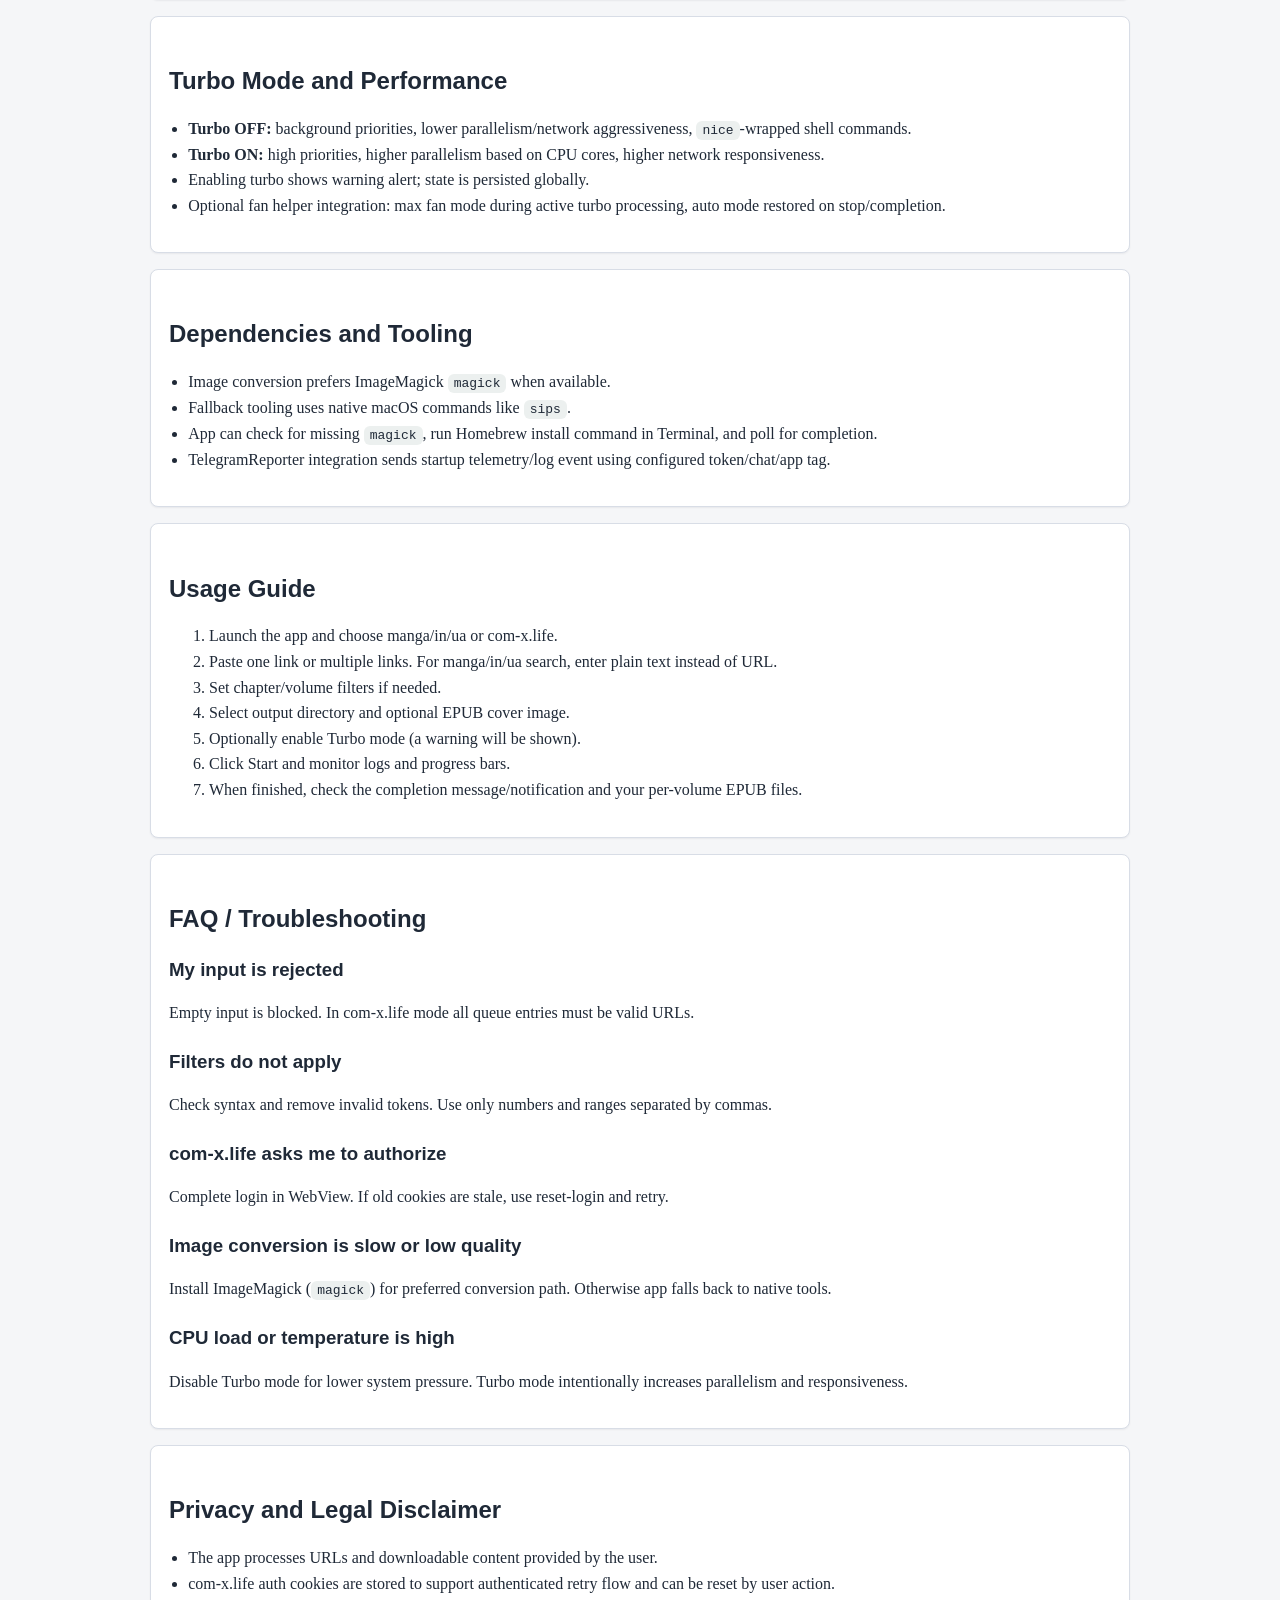
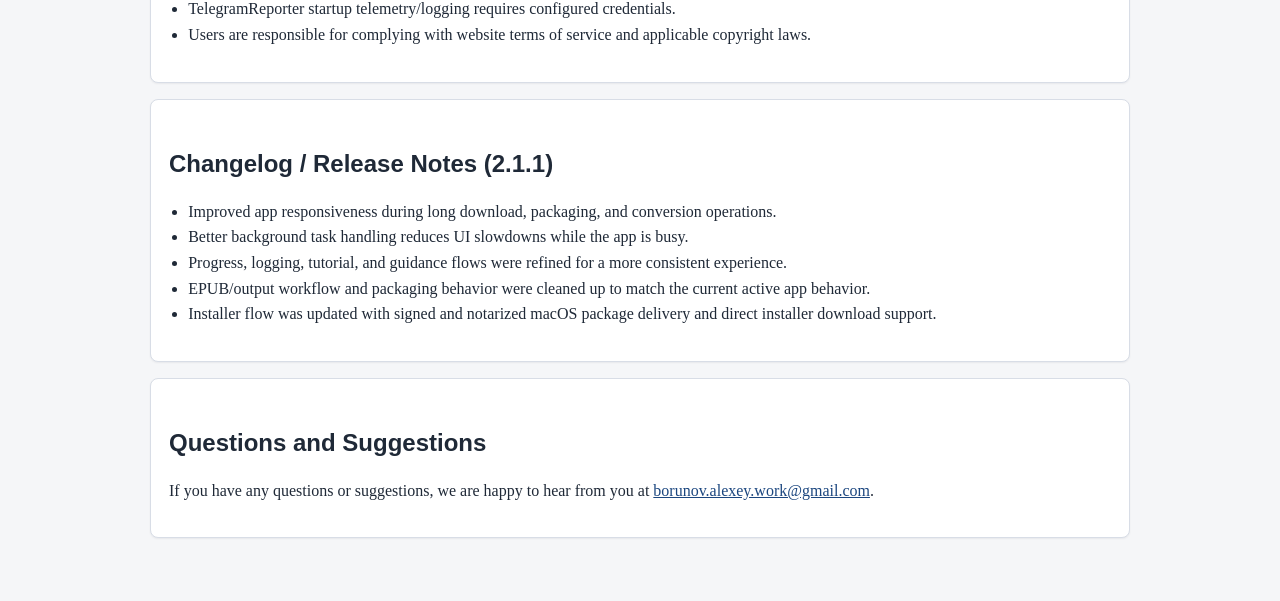
==== commit cfb1e3a4: "release: prepare 2.1.1 pkg and docs" ====
--- a/docs/en/index.html
+++ b/docs/en/index.html
@@ -33,7 +33,7 @@
 </header>
 <main class="container">
   <h1>Manga Downloader (macOS) - Documentation</h1>
-  <p class="small">Version: 2.1 | Platform: native SwiftUI app for macOS</p>
+  <p class="small">Version: 2.1.1 | Platform: native SwiftUI app for macOS</p>
 
   <section class="card">
     <h2>What It Is</h2>
@@ -200,13 +200,13 @@
   </section>
 
   <section class="card">
-    <h2>Changelog / Release Notes (2.1)</h2>
-    <ul>
-      <li>Improved image optimization pipeline for more stable quality and size balance.</li>
-      <li>Smarter JPG handling now preserves visual quality while reducing unnecessary file size growth.</li>
-      <li>Conversion logic now keeps the better original image if a converted result would become larger.</li>
-      <li>Extra embedded image metadata is removed to keep final output files lean.</li>
-      <li>macOS installer package was refreshed as signed and notarized for safer installation.</li>
+    <h2>Changelog / Release Notes (2.1.1)</h2>
+    <ul>
+      <li>Improved app responsiveness during long download, packaging, and conversion operations.</li>
+      <li>Better background task handling reduces UI slowdowns while the app is busy.</li>
+      <li>Progress, logging, tutorial, and guidance flows were refined for a more consistent experience.</li>
+      <li>EPUB/output workflow and packaging behavior were cleaned up to match the current active app behavior.</li>
+      <li>Installer flow was updated with signed and notarized macOS package delivery and direct installer download support.</li>
     </ul>
   </section>
 
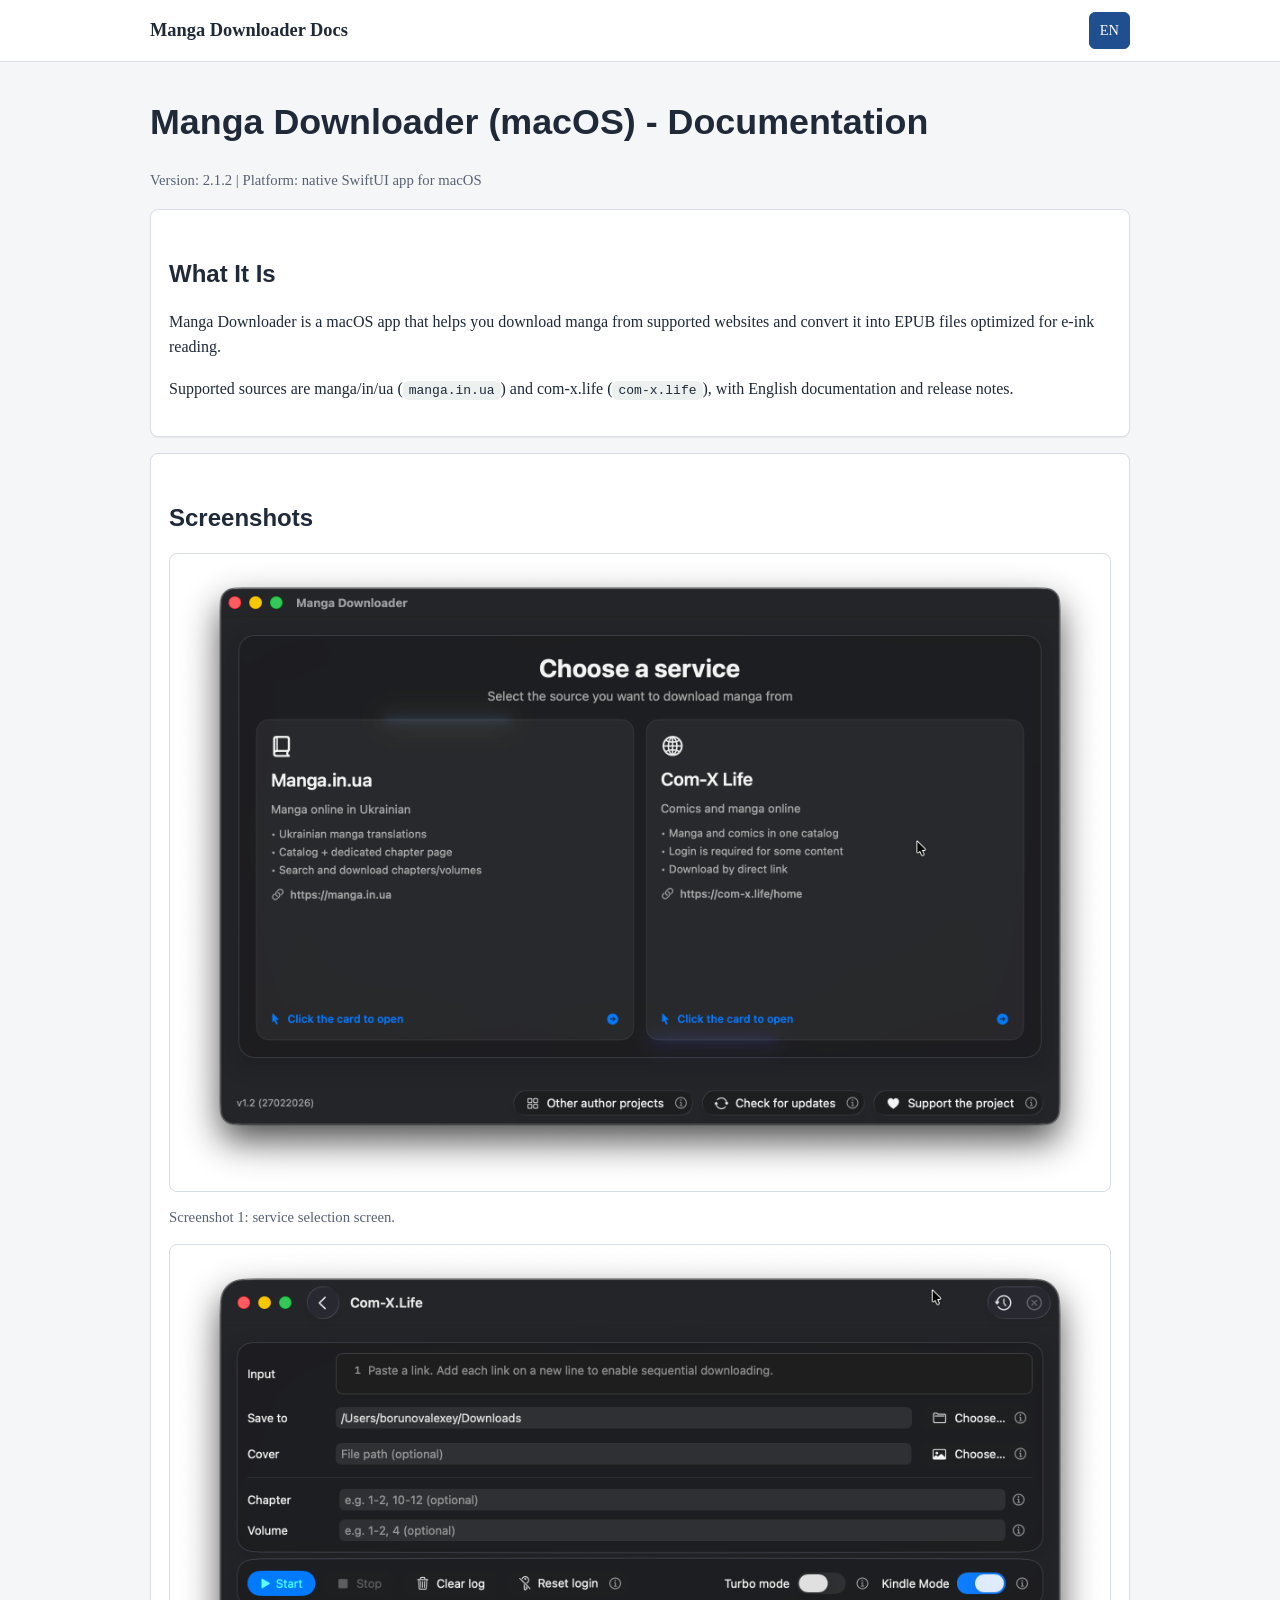
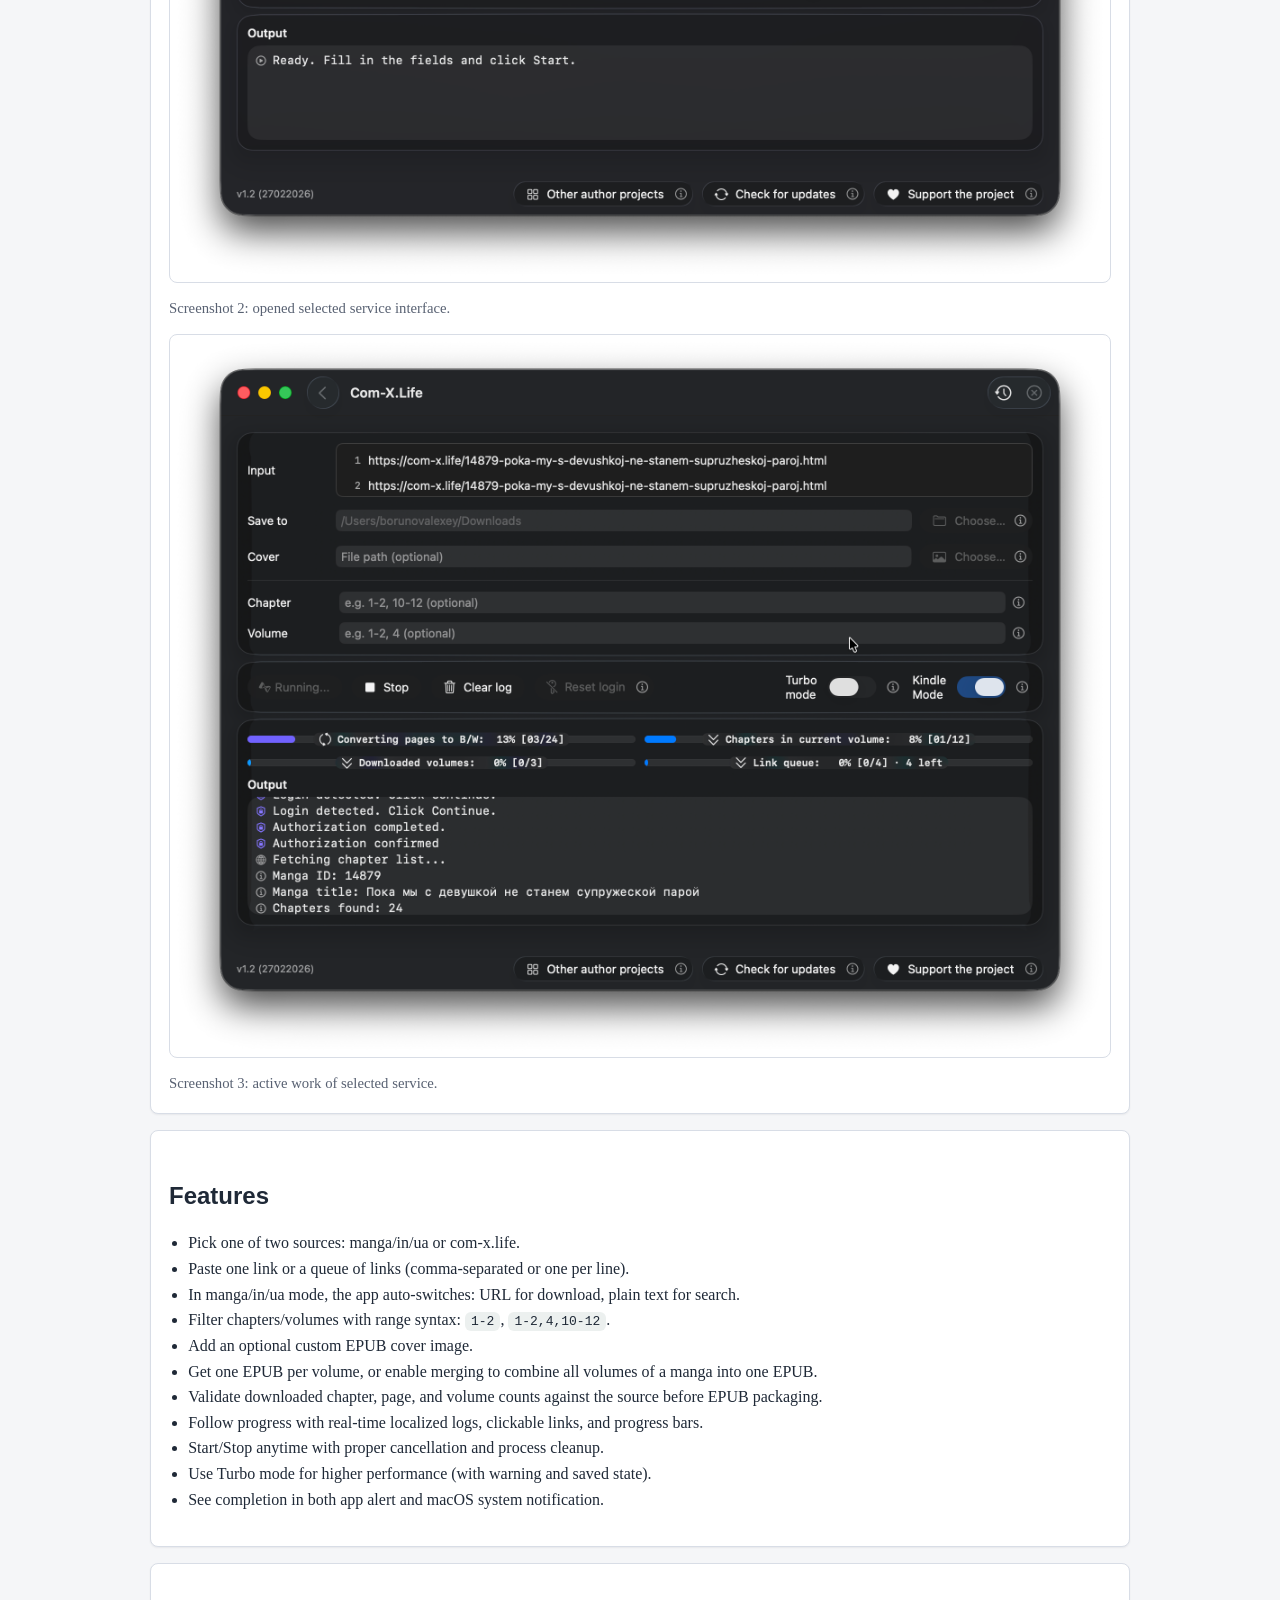
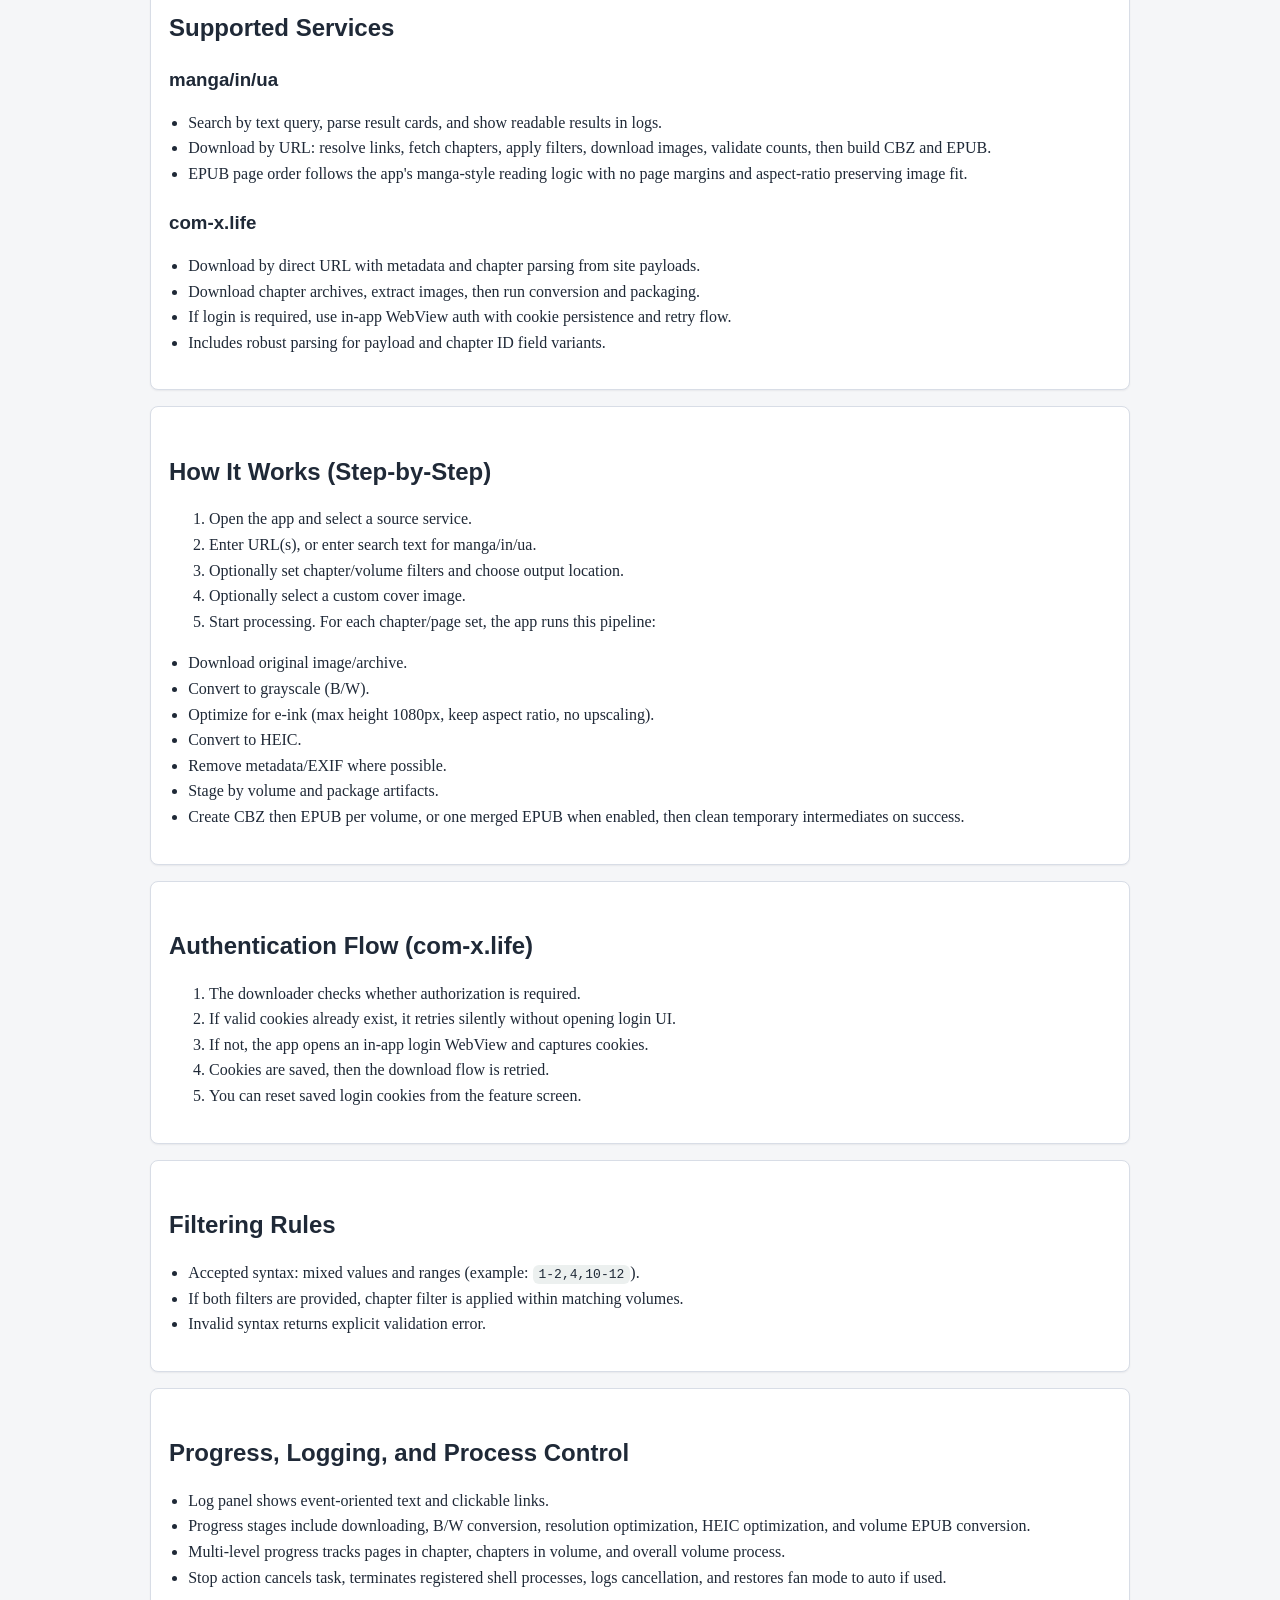
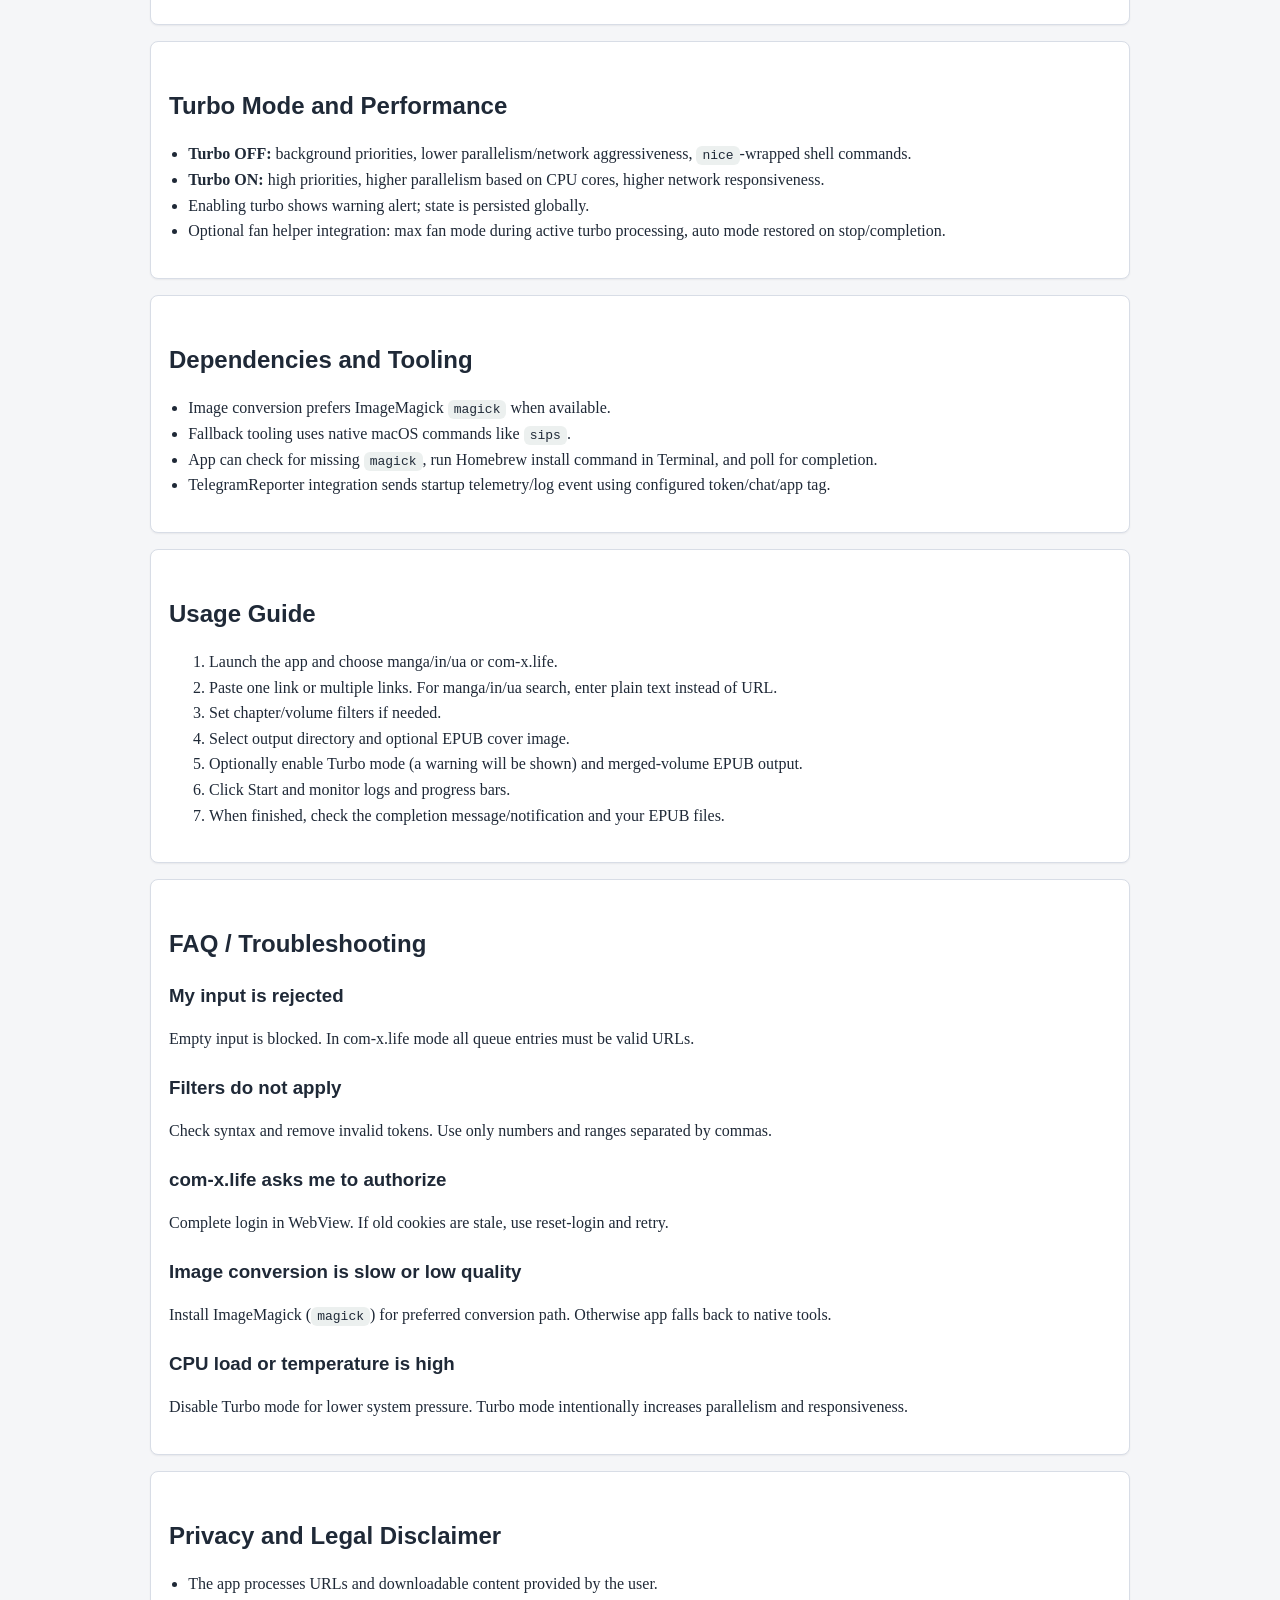
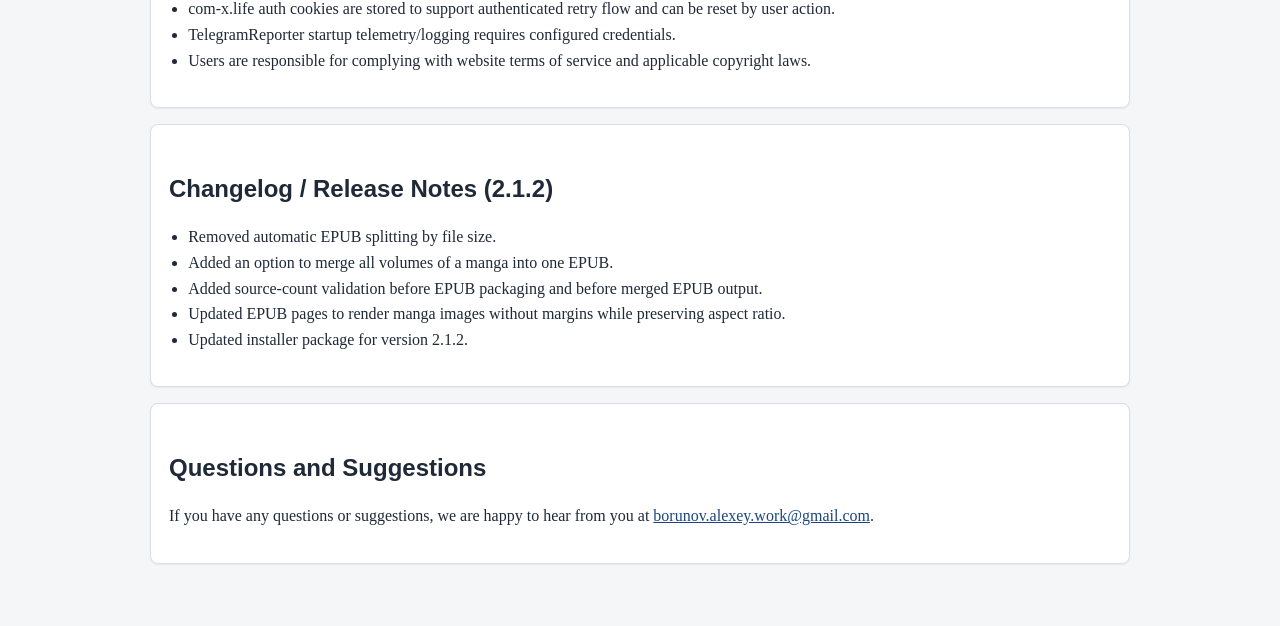
==== commit f8691fd4: "release: prepare 2.1.2 pkg and docs" ====
--- a/docs/en/index.html
+++ b/docs/en/index.html
@@ -33,7 +33,7 @@
 </header>
 <main class="container">
   <h1>Manga Downloader (macOS) - Documentation</h1>
-  <p class="small">Version: 2.1.1 | Platform: native SwiftUI app for macOS</p>
+  <p class="small">Version: 2.1.2 | Platform: native SwiftUI app for macOS</p>
 
   <section class="card">
     <h2>What It Is</h2>
@@ -67,7 +67,8 @@
       <li>In manga/in/ua mode, the app auto-switches: URL for download, plain text for search.</li>
       <li>Filter chapters/volumes with range syntax: <code>1-2</code>, <code>1-2,4,10-12</code>.</li>
       <li>Add an optional custom EPUB cover image.</li>
-      <li>Get one EPUB per volume.</li>
+      <li>Get one EPUB per volume, or enable merging to combine all volumes of a manga into one EPUB.</li>
+      <li>Validate downloaded chapter, page, and volume counts against the source before EPUB packaging.</li>
       <li>Follow progress with real-time localized logs, clickable links, and progress bars.</li>
       <li>Start/Stop anytime with proper cancellation and process cleanup.</li>
       <li>Use Turbo mode for higher performance (with warning and saved state).</li>
@@ -80,8 +81,8 @@
     <h3>manga/in/ua</h3>
     <ul>
       <li>Search by text query, parse result cards, and show readable results in logs.</li>
-      <li>Download by URL: resolve links, fetch chapters, apply filters, download images, then build CBZ and EPUB.</li>
-      <li>EPUB page order follows the app's manga-style reading logic.</li>
+      <li>Download by URL: resolve links, fetch chapters, apply filters, download images, validate counts, then build CBZ and EPUB.</li>
+      <li>EPUB page order follows the app's manga-style reading logic with no page margins and aspect-ratio preserving image fit.</li>
     </ul>
     <h3>com-x.life</h3>
     <ul>
@@ -108,7 +109,7 @@
       <li>Convert to HEIC.</li>
       <li>Remove metadata/EXIF where possible.</li>
       <li>Stage by volume and package artifacts.</li>
-      <li>Create CBZ then EPUB per volume, then clean temporary intermediates on success.</li>
+      <li>Create CBZ then EPUB per volume, or one merged EPUB when enabled, then clean temporary intermediates on success.</li>
     </ul>
   </section>
 
@@ -169,9 +170,9 @@
       <li>Paste one link or multiple links. For manga/in/ua search, enter plain text instead of URL.</li>
       <li>Set chapter/volume filters if needed.</li>
       <li>Select output directory and optional EPUB cover image.</li>
-      <li>Optionally enable Turbo mode (a warning will be shown).</li>
+      <li>Optionally enable Turbo mode (a warning will be shown) and merged-volume EPUB output.</li>
       <li>Click Start and monitor logs and progress bars.</li>
-      <li>When finished, check the completion message/notification and your per-volume EPUB files.</li>
+      <li>When finished, check the completion message/notification and your EPUB files.</li>
     </ol>
   </section>
 
@@ -200,13 +201,13 @@
   </section>
 
   <section class="card">
-    <h2>Changelog / Release Notes (2.1.1)</h2>
-    <ul>
-      <li>Improved app responsiveness during long download, packaging, and conversion operations.</li>
-      <li>Better background task handling reduces UI slowdowns while the app is busy.</li>
-      <li>Progress, logging, tutorial, and guidance flows were refined for a more consistent experience.</li>
-      <li>EPUB/output workflow and packaging behavior were cleaned up to match the current active app behavior.</li>
-      <li>Installer flow was updated with signed and notarized macOS package delivery and direct installer download support.</li>
+    <h2>Changelog / Release Notes (2.1.2)</h2>
+    <ul>
+      <li>Removed automatic EPUB splitting by file size.</li>
+      <li>Added an option to merge all volumes of a manga into one EPUB.</li>
+      <li>Added source-count validation before EPUB packaging and before merged EPUB output.</li>
+      <li>Updated EPUB pages to render manga images without margins while preserving aspect ratio.</li>
+      <li>Updated installer package for version 2.1.2.</li>
     </ul>
   </section>
 
